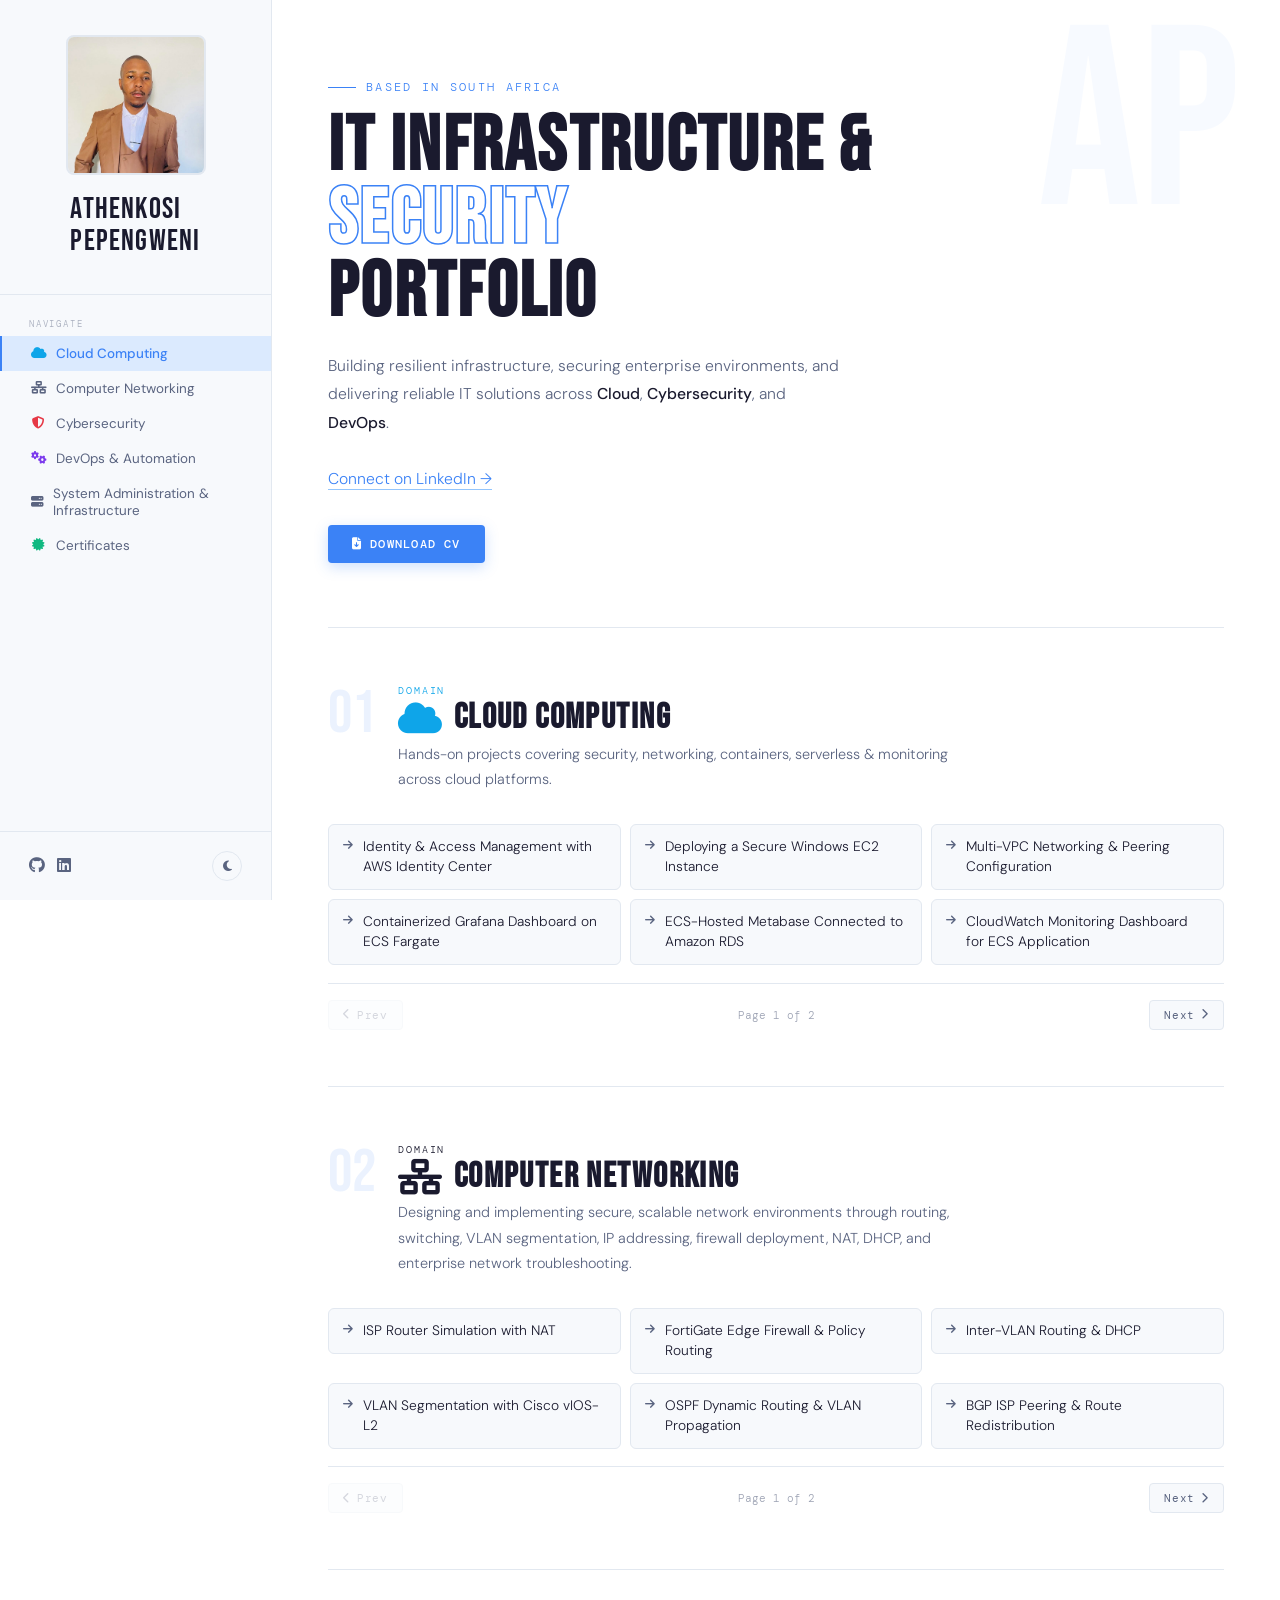
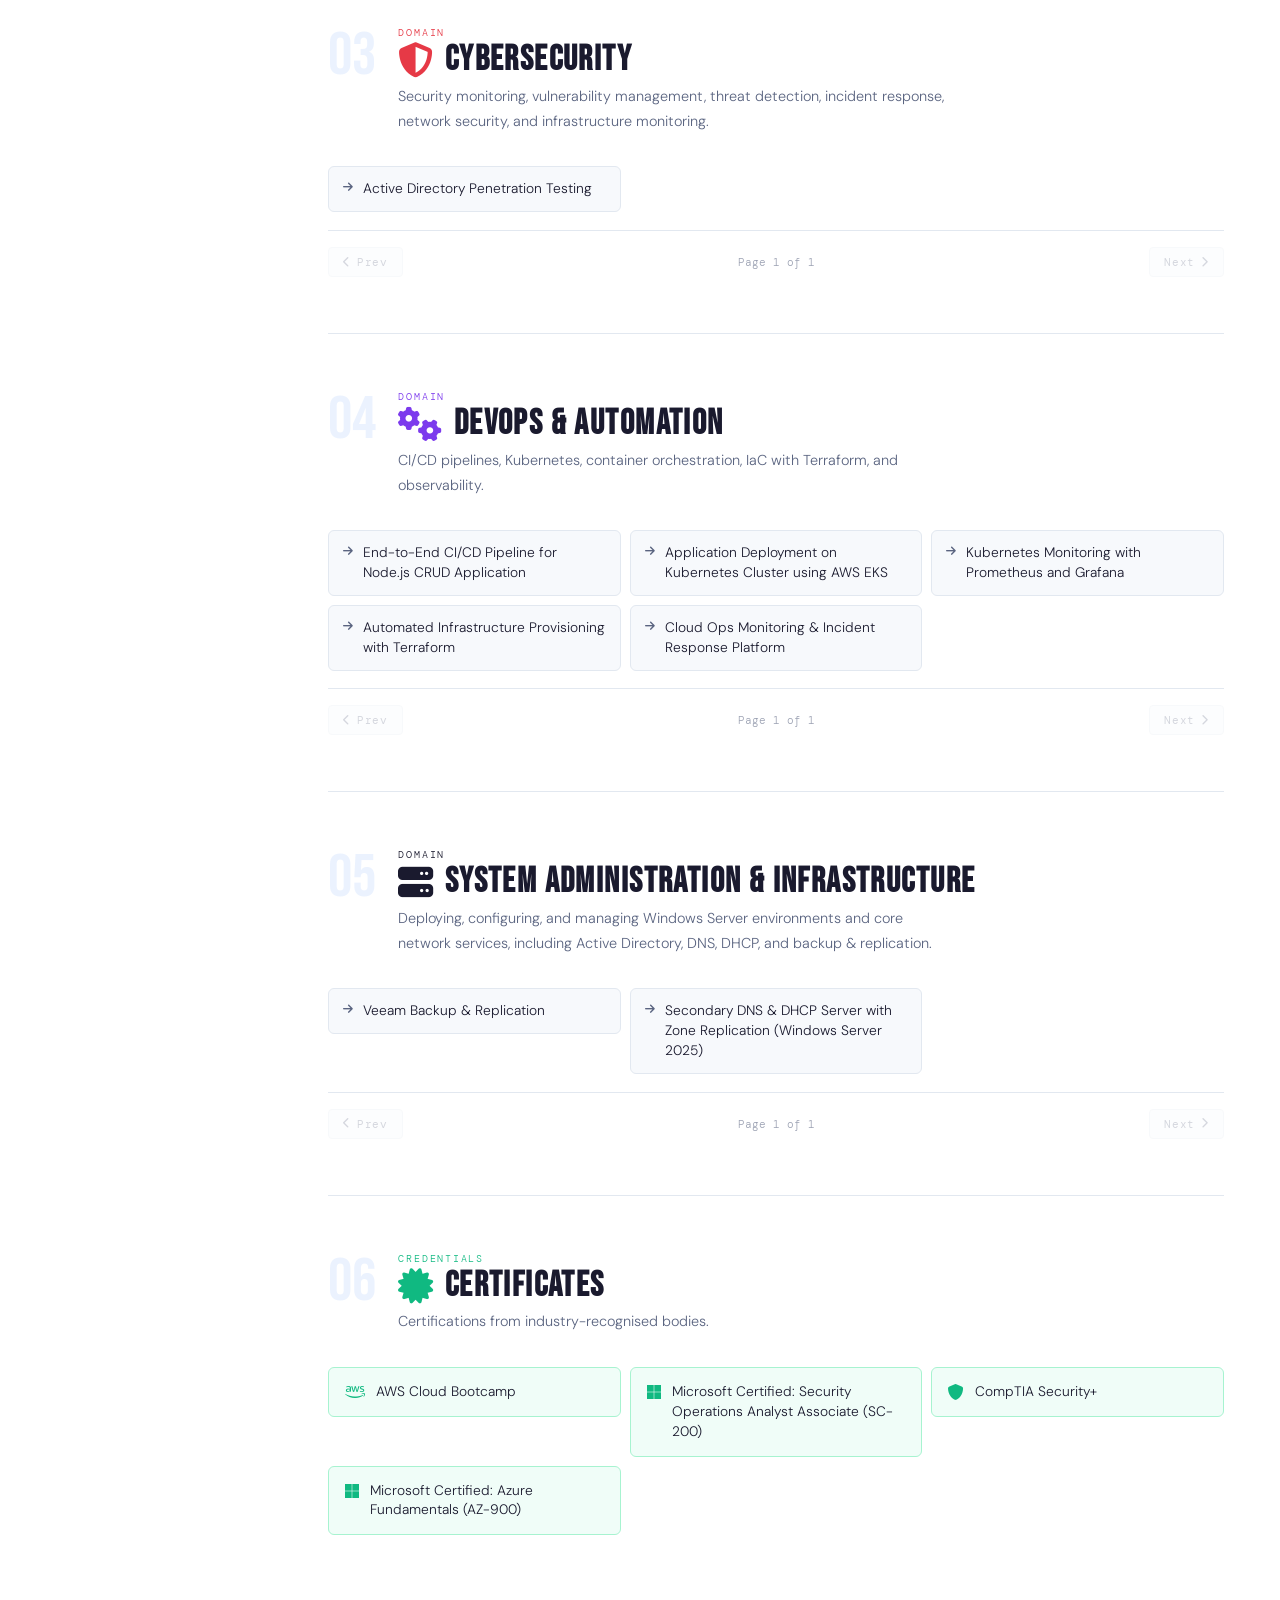
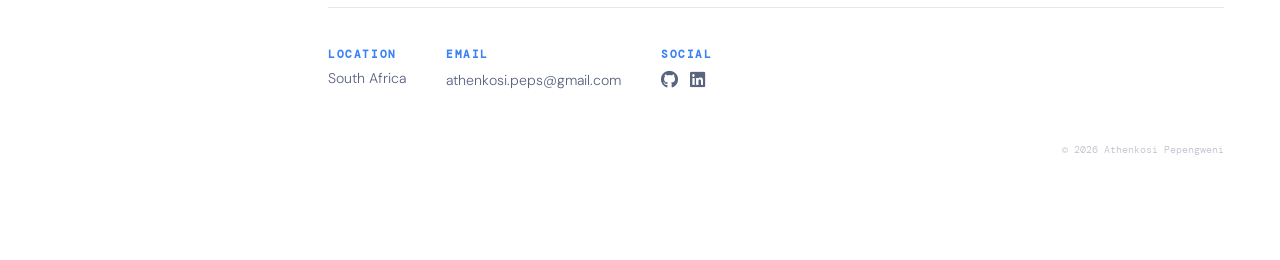
==== index.html @ 031e3a05 "Update System Administration section: DNS & DHCP project entry Co-Authored-By: Claude Opus 5.5 <nore" ====
<!DOCTYPE html>
<html lang="en">
<head>
  <meta charset="utf-8"/>
  <meta name="viewport" content="width=device-width, initial-scale=1"/>
  <title>Athenkosi Pepengweni | Portfolio</title>
  <link rel="stylesheet" href="https://cdnjs.cloudflare.com/ajax/libs/font-awesome/6.5.0/css/all.min.css"/>
  <link href="https://fonts.googleapis.com/css2?family=Bebas+Neue&family=DM+Sans:wght@300;400;500&family=DM+Mono:wght@400;500&display=swap" rel="stylesheet"/>
  <link rel="stylesheet" href="styles.css"/>
</head>
<body>

<!-- SIDEBAR -->
<aside id="sidebar">
  <div class="sb-top">
    <img src="profile.jpg" alt="Athenkosi Pepengweni" class="profile-img"/>
    <div class="sb-name">Athenkosi<br>Pepengweni</div>
  </div>

  <nav id="sidenav">
    <div class="nav-label">Navigate</div>
    <a class="nav-item active" href="#cloud"><i class="fa-solid fa-cloud ni ni-cloud"></i> Cloud Computing</a>
    <a class="nav-item" href="#networks"><i class="fa-solid fa-network-wired ni ni-networks"></i> Computer Networking</a>
    <a class="nav-item" href="#cyber"><i class="fa-solid fa-shield-halved ni ni-cyber"></i> Cybersecurity</a>
    <a class="nav-item" href="#devops"><i class="fa-solid fa-gears ni ni-devops"></i> DevOps & Automation</a>
    <a class="nav-item" href="#admin"><i class="fa-solid fa-server ni ni-admin"></i> System Administration & Infrastructure</a>
    <a class="nav-item" href="#certs"><i class="fa-solid fa-certificate ni ni-certs"></i> Certificates</a>
  </nav>

  <div class="sb-footer">
    <div class="soc-links">
      <a href="https://github.com/atteks-za" target="_blank"><i class="fa-brands fa-github"></i></a>
      <a href="https://www.linkedin.com/in/athenkosi-pepengweni-036443183/" target="_blank"><i class="fa-brands fa-linkedin"></i></a>
    </div>
    <button id="themeBtn" title="Toggle dark mode"><i class="fa-solid fa-moon"></i></button>
  </div>
</aside>

<!-- MAIN -->
<main id="main">

  <!-- HERO -->
  <section id="hero" class="fade-up">
    <div class="hero-eyebrow">Based in South Africa</div>
    <h1 class="hero-h1">IT Infrastructure &amp;<br><em>Security</em><br>Portfolio</h1>
    <p class="hero-sub">
      Building resilient infrastructure, securing enterprise environments, and delivering reliable
      IT solutions across <strong>Cloud</strong>, <strong>Cybersecurity</strong>, and <strong>DevOps</strong>.<br><br>
      <a href="https://www.linkedin.com/in/athenkosi-pepengweni-036443183" target="_blank">Connect on LinkedIn →</a>
    </p>
    <a class="cv-btn" href="https://drive.google.com/file/d/1eYBBOo0nAGaHdhUYYPxO24yvY1Xd9f4y/view?usp=sharing" target="_blank">
      <i class="fa-solid fa-file-download"></i> Download CV
    </a>
  </section>

  <!-- 01 CLOUD COMPUTING -->
  <section class="section s-cloud fade-up" id="cloud">
    <div class="section-header">
      <div class="section-num">01</div>
      <div>
        <div class="section-tag">Domain</div>
        <h2 class="section-h2"><i class="fa-solid fa-cloud"></i> Cloud Computing</h2>
        <p class="section-desc">Hands-on projects covering security, networking, containers, serverless &amp; monitoring across cloud platforms.</p>
      </div>
    </div>
    <ul class="proj-grid" id="cloud-list">
      <li><a class="proj-link" href="https://github.com/atteks-za/athenkosi-portfolio/blob/AWS-Bootcamp/Identity%20&%20Access%20Management%20with%20AWS%20Identity%20Center/readme.md" target="_blank"><i class="fa-solid fa-arrow-right arr"></i>Identity &amp; Access Management with AWS Identity Center</a></li>
      <li><a class="proj-link" href="https://github.com/atteks-za/athenkosi-portfolio/blob/AWS-Bootcamp/Deploying%20a%20Secure%20Windows%20EC2%20Instance/readme.md" target="_blank"><i class="fa-solid fa-arrow-right arr"></i>Deploying a Secure Windows EC2 Instance</a></li>
      <li><a class="proj-link" href="https://github.com/atteks-za/athenkosi-portfolio/tree/AWS-Bootcamp/Multi-VPC%20Networking%20&%20Peering%20Configuration" target="_blank"><i class="fa-solid fa-arrow-right arr"></i>Multi-VPC Networking &amp; Peering Configuration</a></li>
      <li><a class="proj-link" href="https://github.com/atteks-za/athenkosi-portfolio/blob/AWS-Bootcamp/Containerized%20Grafana%20Dashboard%20on%20ECS%20Fargate/readme.md" target="_blank"><i class="fa-solid fa-arrow-right arr"></i>Containerized Grafana Dashboard on ECS Fargate</a></li>
      <li><a class="proj-link" href="https://github.com/atteks-za/athenkosi-portfolio/blob/AWS-Bootcamp/ECS-Hosted%20Metabase%20Connected%20to%20Amazon%20RDS/readme.md" target="_blank"><i class="fa-solid fa-arrow-right arr"></i>ECS-Hosted Metabase Connected to Amazon RDS</a></li>
      <li><a class="proj-link" href="https://github.com/atteks-za/athenkosi-portfolio/blob/AWS-Bootcamp/CloudWatch%20Monitoring%20Dashboard%20for%20ECS%20Application/readme.md" target="_blank"><i class="fa-solid fa-arrow-right arr"></i>CloudWatch Monitoring Dashboard for ECS Application</a></li>
      <li><a class="proj-link" href="https://github.com/atteks-za/athenkosi-portfolio/blob/AWS-Bootcamp/Static%20Portfolio%20Website%20with%20S3%20&%20CloudFront/readme.md" target="_blank"><i class="fa-solid fa-arrow-right arr"></i>Static Portfolio Website with S3 &amp; CloudFront</a></li>
      <li><a class="proj-link" href="https://github.com/atteks-za/athenkosi-portfolio/blob/AWS-Bootcamp/Secure%20Custom%20Domain%20Hosting%20with%20Route%2053,%20CloudFront%20&%20ACM/readme.md" target="_blank"><i class="fa-solid fa-arrow-right arr"></i>Secure Custom Domain Hosting with Route 53, CloudFront &amp; ACM</a></li>
      <li><a class="proj-link" href="https://github.com/atteks-za/athenkosi-portfolio/blob/AWS-Bootcamp/Serverless%20Automation%20with%20S3%20Event%20Triggers%20&%20Lambda/readme.md" target="_blank"><i class="fa-solid fa-arrow-right arr"></i>Serverless Automation with S3 Event Triggers &amp; Lambda</a></li>
    </ul>
    <div class="pag">
      <button class="pag-btn" id="cloud-prev" onclick="pg('cloud',-1)" disabled><i class="fa-solid fa-chevron-left"></i> Prev</button>
      <span class="pag-info" id="cloud-info"></span>
      <button class="pag-btn" id="cloud-next" onclick="pg('cloud',1)">Next <i class="fa-solid fa-chevron-right"></i></button>
    </div>
  </section>

  <!-- 02 COMPUTER NETWORKING -->
  <section class="section s-networks fade-up" id="networks">
    <div class="section-header">
      <div class="section-num">02</div>
      <div>
        <div class="section-tag">Domain</div>
        <h2 class="section-h2"><i class="fa-solid fa-network-wired"></i> Computer Networking</h2>
        <p class="section-desc">
          Designing and implementing secure, scalable network environments through
          routing, switching, VLAN segmentation, IP addressing, firewall deployment,
          NAT, DHCP, and enterprise network troubleshooting.
        </p>
      </div>
    </div>
    <ul class="proj-grid" id="networks-list">
      <li><a class="proj-link" href="https://github.com/atteks-za/athenkosi-portfolio/tree/Networking/ISP%20Router%20Simulation%20with%20NAT" target="_blank"><i class="fa-solid fa-arrow-right arr"></i>ISP Router Simulation with NAT</a></li>
      <li><a class="proj-link" href="https://github.com/atteks-za/athenkosi-portfolio/tree/Networking/FortiGate%20Edge%20Firewall%20%26%20Policy%20Routing" target="_blank"><i class="fa-solid fa-arrow-right arr"></i>FortiGate Edge Firewall &amp; Policy Routing</a></li>
      <li><a class="proj-link" href="https://github.com/atteks-za/athenkosi-portfolio/tree/Networking/Inter-VLAN%20Routing%20%26%20DHCP%20(CSR-HQ-01)" target="_blank"><i class="fa-solid fa-arrow-right arr"></i>Inter-VLAN Routing &amp; DHCP </a></li>
      <li><a class="proj-link" href="https://github.com/atteks-za/athenkosi-portfolio/tree/Networking/VLAN%20Segmentation%20with%20Cisco%20vIOS-L2" target="_blank"><i class="fa-solid fa-arrow-right arr"></i>VLAN Segmentation with Cisco vIOS-L2</a></li>
      <li><a class="proj-link" href="https://github.com/atteks-za/athenkosi-portfolio/tree/Networking/OSPF%20implementation" target="_blank"><i class="fa-solid fa-arrow-right arr"></i>OSPF Dynamic Routing & VLAN Propagation</a></li>
      <li><a class="proj-link" href="https://github.com/atteks-za/athenkosi-portfolio/tree/Networking/BGP%20ISP%20Peering%20%26%20Route%20Redistribution" target="_blank"><i class="fa-solid fa-arrow-right arr"></i>BGP ISP Peering & Route Redistribution</a></li>
      <li><a class="proj-link" href="https://github.com/atteks-za/athenkosi-portfolio/tree/Networking/FortiGate%20Site-to-Site%20VPN" target="_blank"><i class="fa-solid fa-arrow-right arr"></i>FortiGate Site-to-Site VPN — HQ ↔ Branch</a></li>
      <li><a class="proj-link" href="https://github.com/atteks-za/athenkosi-portfolio/tree/Networking/Enterprise%20FortiGate%20SD-WAN%20with%20IPsec%20VPN%20Failover%20(HQ%20%E2%86%94%20Branch)" target="_blank"><i class="fa-solid fa-arrow-right arr"></i>Enterprise FortiGate SD-WAN with IPsec VPN Failover (HQ ↔ Branch)</a></li>
      <li><a class="proj-link" href="https://github.com/atteks-za/athenkosi-portfolio/tree/Networking/Multi-WAN-VLAN-Segmentation-Lab" target="_blank"><i class="fa-solid fa-arrow-right arr"></i>Ubiquiti UniFi Multi-WAN Load Balancing & VLAN Segmentation</a></li>
      
      
    </ul>
    <div class="pag">
      <button class="pag-btn" id="networks-prev" onclick="pg('networks',-1)" disabled><i class="fa-solid fa-chevron-left"></i> Prev</button>
      <span class="pag-info" id="networks-info"></span>
      <button class="pag-btn" id="networks-next" onclick="pg('networks',1)">Next <i class="fa-solid fa-chevron-right"></i></button>
    </div>
  </section>

  <!-- 03 CYBERSECURITY -->
  <section class="section s-cyber fade-up" id="cyber">
    <div class="section-header">
      <div class="section-num">03</div>
      <div>
        <div class="section-tag">Domain</div>
        <h2 class="section-h2"><i class="fa-solid fa-shield-halved"></i> Cybersecurity</h2>
        <p class="section-desc">Security monitoring, vulnerability management, threat detection, incident response, network security, and infrastructure monitoring.</p>
      </div>
    </div>
    <ul class="proj-grid" id="cyber-list">
      <li><a class="proj-link" href="https://github.com/atteks-za/athenkosi-portfolio/blob/Cybersecurity/Active%20Directory%20Penetration%20Testing/TCMREADME%20(1).md"><i class="fa-solid fa-arrow-right arr"></i>Active Directory Penetration Testing</a></li>
      
    </ul>
    <div class="pag">
      <button class="pag-btn" id="cyber-prev" onclick="pg('cyber',-1)" disabled><i class="fa-solid fa-chevron-left"></i> Prev</button>
      <span class="pag-info" id="cyber-info"></span>
      <button class="pag-btn" id="cyber-next" onclick="pg('cyber',1)">Next <i class="fa-solid fa-chevron-right"></i></button>
    </div>
  </section>

  <!-- 04 DEVOPS & AUTOMATION -->
  <section class="section s-devops fade-up" id="devops">
    <div class="section-header">
      <div class="section-num">04</div>
      <div>
        <div class="section-tag">Domain</div>
        <h2 class="section-h2"><i class="fa-solid fa-gears"></i> DevOps &amp; Automation</h2>
        <p class="section-desc">CI/CD pipelines, Kubernetes, container orchestration, IaC with Terraform, and observability.</p>
      </div>
    </div>
    <ul class="proj-grid" id="devops-list">
      <li><a class="proj-link" href="https://github.com/atteks-za/athenkosi-portfolio/tree/DevOps/End-to-End%20CI/CD%20Pipeline%20for%20Node.js%20CRUD%20Application" target="_blank"><i class="fa-solid fa-arrow-right arr"></i>End-to-End CI/CD Pipeline for Node.js CRUD Application</a></li>
      <li><a class="proj-link" href="https://github.com/atteks-za/athenkosi-portfolio/tree/DevOps/Application%20Deployment%20on%20Kubernetes%20Cluster%20using%20AWS%20EKS" target="_blank"><i class="fa-solid fa-arrow-right arr"></i>Application Deployment on Kubernetes Cluster using AWS EKS</a></li>
      <li><a class="proj-link" href="https://github.com/atteks-za/athenkosi-portfolio/tree/DevOps/Kubernetes%20Monitoring%20with%20Prometheus%20and%20Grafana" target="_blank"><i class="fa-solid fa-arrow-right arr"></i>Kubernetes Monitoring with Prometheus and Grafana</a></li>
      <li><a class="proj-link" href="https://github.com/atteks-za/athenkosi-portfolio/tree/DevOps/Automated%20Infrastructure%20Provisioning%20with%20Terraform" target="_blank"><i class="fa-solid fa-arrow-right arr"></i>Automated Infrastructure Provisioning with Terraform</a></li>
       <li><a class="proj-link" href="https://github.com/atteks-za/athenkosi-portfolio/tree/DevOps/mini-msp-center" target="_blank"><i class="fa-solid fa-arrow-right arr"></i>Cloud Ops Monitoring & Incident Response Platform</a></li>
  
    </ul>
    <div class="pag">
      <button class="pag-btn" id="devops-prev" onclick="pg('devops',-1)" disabled><i class="fa-solid fa-chevron-left"></i> Prev</button>
      <span class="pag-info" id="devops-info"></span>
      <button class="pag-btn" id="devops-next" onclick="pg('devops',1)" disabled>Next <i class="fa-solid fa-chevron-right"></i></button>
    </div>
  </section>

  <!-- 05 SYSTEM ADMINISTRATION & INFRASTRUCTURE -->
  <section class="section s-admin fade-up" id="admin">
    <div class="section-header">
      <div class="section-num">05</div>
      <div>
        <div class="section-tag">Domain</div>
        <h2 class="section-h2"><i class="fa-solid fa-server"></i> System Administration &amp; Infrastructure</h2>
        <p class="section-desc">Deploying, configuring, and managing Windows Server environments and core network services, including Active Directory, DNS, DHCP, and backup &amp; replication.</p>
      </div>
    </div>
    <ul class="proj-grid" id="admin-list">
      <li><a class="proj-link" href="https://github.com/atteks-za/athenkosi-portfolio/tree/System-Administration-Infrastructure/Veeam%20Backup%20%26%20Replication" target="_blank"><i class="fa-solid fa-arrow-right arr"></i>Veeam Backup &amp; Replication</a></li>
      <li><a class="proj-link" href="https://github.com/atteks-za/athenkosi-portfolio/tree/System-Administration-Infrastructure/Secondary%20DNS%20%26%20DHCP%20Server" target="_blank"><i class="fa-solid fa-arrow-right arr"></i>Secondary DNS &amp; DHCP Server with Zone Replication (Windows Server 2025)</a></li>
    </ul>
    <div class="pag">
      <button class="pag-btn" id="admin-prev" onclick="pg('admin',-1)" disabled><i class="fa-solid fa-chevron-left"></i> Prev</button>
      <span class="pag-info" id="admin-info"></span>
      <button class="pag-btn" id="admin-next" onclick="pg('admin',1)">Next <i class="fa-solid fa-chevron-right"></i></button>
    </div>
  </section>

  <!-- 06 CERTIFICATES -->
  <section class="section s-certs fade-up" id="certs">
    <div class="section-header">
      <div class="section-num">06</div>
      <div>
        <div class="section-tag">Credentials</div>
        <h2 class="section-h2"><i class="fa-solid fa-certificate"></i> Certificates</h2>
        <p class="section-desc">Certifications from industry-recognised bodies.</p>
      </div>
    </div>
    <ul class="cert-grid">
      <li><a class="cert-link" href="https://learn.cloudsecnetwork.com/cert/view/CSN-V4YBAICX" target="_blank"><i class="fa-brands fa-aws"></i>AWS Cloud Bootcamp</a></li>
      <li><a class="cert-link" href="https://learn.microsoft.com/api/credentials/share/en-us/PepengweniAthenkosi-6414/C62CA2E24568FA61?sharingId=B604582EF6741134" target="_blank"><i class="fa-brands fa-microsoft"></i>Microsoft Certified: Security Operations Analyst Associate (SC-200)</a></li>
      <li><a class="cert-link" href="https://www.credly.com/badges/6c3c45fa-1cdb-44a6-82ad-0595b4769c87/linked_in_profile" target="_blank"><i class="fa-solid fa-shield"></i>CompTIA Security+</a></li>
      <li><a class="cert-link" href="https://www.credly.com/badges/cbdffdff-107f-45bf-9859-950bfe8cfa06/linked_in_profile" target="_blank"><i class="fa-brands fa-microsoft"></i>Microsoft Certified: Azure Fundamentals (AZ-900)</a></li>
    </ul>
  </section>

  <!-- FOOTER -->
  <footer>
    <div><h3>Location</h3><p>South Africa</p></div>
    <div><h3>Email</h3><a href="mailto:athenkosi.peps@gmail.com">athenkosi.peps@gmail.com</a></div>
    <div>
      <h3>Social</h3>
      <div class="foot-soc">
        <a href="https://github.com/atteks-za/athenkosi-portfolio/tree/main" target="_blank"><i class="fa-brands fa-github"></i></a>
        <a href="https://www.linkedin.com/in/athenkosi-pepengweni-036443183/" target="_blank"><i class="fa-brands fa-linkedin"></i></a>
      </div>
    </div>
    <div class="copyright">&copy; <span id="yr"></span> Athenkosi Pepengweni</div>
  </footer>

</main>

<script src="script.js"></script>
</body>
</html>
---- styles.css ----
*, *::before, *::after { box-sizing: border-box; margin: 0; padding: 0; }

:root {
  --bg:       #ffffff;
  --bg2:      #f7f9fc;
  --bg3:      #eef2f7;
  --text:     #1a1a2e;
  --muted:    #5a6480;
  --border:   #e2e8f0;
  --blue:     #3b82f6;
  --blue-lt:  #dbeafe;
  --blue-md:  #93c5fd;
  --teal:     #0ea5e9;
  --red:      #e63946;
  --amber:    #f59e0b;
  --violet:   #7c3aed;
  --green:    #10b981;
  --sb:       272px;
}

html { scroll-behavior: smooth; }
body {
  background: var(--bg);
  color: var(--text);
  font-family: 'DM Sans', sans-serif;
  font-weight: 300;
  min-height: 100vh;
  overflow-x: hidden;
}

/* ── SIDEBAR ── */
#sidebar {
  position: fixed; top: 0; left: 0; bottom: 0;
  width: var(--sb);
  background: var(--bg2);
  border-right: 1px solid var(--border);
  display: flex; flex-direction: column;
  z-index: 50;
}

.sb-top {
  padding: 2.2rem 1.8rem 1.8rem;
  border-bottom: 1px solid var(--border);
  display: flex;
  flex-direction: column;
  align-items: center;
  gap: 1.2rem;
}
.profile-img {
  width: 140px;
  height: 140px;
  border-radius: 8px;
  object-fit: cover;
  border: 2px solid var(--border);
}
.logo-mark {
  font-family: 'DM Mono', monospace;
  font-size: 0.7rem; letter-spacing: 0.22em;
  text-transform: uppercase; color: var(--blue);
  margin-bottom: 1.5rem;
  display: flex; align-items: center; gap: 8px;
}
.logo-dot { width: 7px; height: 7px; background: var(--blue); border-radius: 50%; display: inline-block; }

.sb-name {
  font-family: 'Bebas Neue', sans-serif;
  font-size: 1.9rem; line-height: 1.05;
  letter-spacing: 0.04em; color: var(--text);
  margin-bottom: 0.45rem;
}
.sb-role {
  font-family: 'DM Mono', monospace;
  font-size: 0.68rem; letter-spacing: 0.1em;
  text-transform: uppercase; color: var(--muted);
  line-height: 1.7;
}

.sb-domains {
  padding: 1.2rem 1.8rem;
  border-bottom: 1px solid var(--border);
  display: flex; flex-direction: column; gap: 5px;
}
.dpill {
  font-family: 'DM Mono', monospace;
  font-size: 0.62rem; letter-spacing: 0.1em;
  text-transform: uppercase; padding: 4px 9px;
  border-radius: 3px; border-left: 2px solid;
  display: inline-flex; align-items: center; gap: 6px;
  width: fit-content;
}
.dp-cloud  { border-color: var(--teal);   color: var(--teal);   background: #e0f7fa; }
.dp-cyber  { border-color: var(--red);    color: var(--red);    background: #fff0f0; }
.dp-seeng  { border-color: var(--amber);  color: var(--amber);  background: #fffbeb; }
.dp-devops { border-color: var(--violet); color: var(--violet); background: #f3f0ff; }

/* sidenav */
#sidenav { flex: 1; overflow-y: auto; padding: 1.4rem 0; }
.nav-label {
  font-family: 'DM Mono', monospace;
  font-size: 0.58rem; letter-spacing: 0.2em;
  text-transform: uppercase; color: var(--muted);
  opacity: 0.5; padding: 0 1.8rem; margin-bottom: 0.4rem;
}
.nav-item {
  display: flex; align-items: center; gap: 10px;
  padding: 9px 1.8rem;
  font-size: 0.84rem; font-weight: 400;
  color: var(--muted); text-decoration: none;
  border-left: 2px solid transparent;
  transition: all 0.18s;
}
.nav-item:hover {
  color: var(--blue);
  background: var(--blue-lt);
  border-left-color: var(--blue-md);
}
.nav-item.active {
  color: var(--blue);
  background: var(--blue-lt);
  border-left-color: var(--blue);
  font-weight: 500;
}
.nav-item .ni { width: 15px; text-align: center; font-size: 0.78rem; }
.ni-cloud  { color: var(--teal); }
.ni-cyber  { color: var(--red); }
.ni-seeng  { color: var(--amber); }
.ni-devops { color: var(--violet); }
.ni-certs  { color: var(--green); }

.sb-footer {
  padding: 1.2rem 1.8rem;
  border-top: 1px solid var(--border);
  display: flex; align-items: center; justify-content: space-between;
}
.soc-links { display: flex; gap: 12px; }
.soc-links a { color: var(--muted); font-size: 1rem; transition: color 0.18s; }
.soc-links a:hover { color: var(--blue); }
#themeBtn {
  background: none; border: 1px solid var(--border);
  border-radius: 50%; width: 30px; height: 30px;
  color: var(--muted); font-size: 12px; cursor: pointer;
  display: flex; align-items: center; justify-content: center;
  transition: all 0.18s;
}
#themeBtn:hover { border-color: var(--blue); color: var(--blue); }

/* ── MAIN ── */
#main {
  margin-left: var(--sb);
  min-height: 100vh;
  padding: 0 3.5rem 5rem;
  max-width: calc(var(--sb) + 860px);
}

/* ── HERO ── */
#hero {
  padding: 5rem 0 4rem;
  border-bottom: 1px solid var(--border);
  position: relative;
}
#hero::before {
  content: 'AP';
  font-family: 'Bebas Neue', sans-serif;
  font-size: 20vw; line-height: 1;
  color: rgba(59,130,246,0.04);
  position: absolute; right: -1rem; top: 0;
  pointer-events: none; user-select: none;
}

.hero-eyebrow {
  font-family: 'DM Mono', monospace;
  font-size: 0.72rem; letter-spacing: 0.2em;
  text-transform: uppercase; color: var(--blue);
  margin-bottom: 1rem;
  display: flex; align-items: center; gap: 10px;
}
.hero-eyebrow::before { content:''; display:block; width:28px; height:1px; background:var(--blue); }

.hero-h1 {
  font-family: 'Bebas Neue', sans-serif;
  font-size: clamp(3.2rem, 6vw, 5.5rem);
  line-height: 0.95; letter-spacing: 0.03em;
  color: var(--text); margin-bottom: 1.4rem;
}
.hero-h1 em {
  font-style: normal;
  -webkit-text-stroke: 1.5px var(--blue);
  color: transparent;
}

.hero-sub {
  max-width: 520px;
  font-size: 0.98rem; line-height: 1.8;
  color: var(--muted); margin-bottom: 2rem;
}
.hero-sub a { color: var(--blue); text-decoration: none; border-bottom: 1px solid var(--blue-md); }
.hero-sub a:hover { color: var(--teal); }
.hero-sub strong { color: var(--text); font-weight: 500; }

.cv-btn {
  display: inline-flex; align-items: center; gap: 8px;
  background: var(--blue); color: #fff;
  font-family: 'DM Mono', monospace;
  font-size: 0.76rem; letter-spacing: 0.1em;
  text-transform: uppercase; padding: 11px 24px;
  border-radius: 4px; text-decoration: none;
  font-weight: 500; transition: all 0.2s;
  box-shadow: 0 4px 14px rgba(59,130,246,0.25);
}
.cv-btn:hover { background: var(--teal); box-shadow: 0 4px 18px rgba(14,165,233,0.3); }

/* ── SECTIONS ── */
.section { padding: 3.5rem 0; border-bottom: 1px solid var(--border); }
.section:last-of-type { border-bottom: none; }

.section-header {
  display: flex; align-items: flex-start; gap: 1.4rem;
  margin-bottom: 2rem;
}
.section-num {
  font-family: 'Bebas Neue', sans-serif;
  font-size: 3.8rem; line-height: 1;
  color: rgba(59,130,246,0.1);
  flex-shrink: 0; user-select: none;
}
.section-h2 {
  font-family: 'Bebas Neue', sans-serif;
  font-size: 2.2rem; letter-spacing: 0.04em;
  line-height: 1; color: var(--text);
  display: flex; align-items: center; gap: 10px;
  margin-bottom: 0.3rem;
}
.section-tag {
  font-family: 'DM Mono', monospace;
  font-size: 0.62rem; letter-spacing: 0.18em;
  text-transform: uppercase; margin-bottom: 3px;
}
.section-desc {
  font-size: 0.9rem; line-height: 1.75;
  color: var(--muted); max-width: 560px;
  margin-top: 0.4rem;
}

/* domain accent colours */
.s-cloud  .section-tag { color: var(--teal); }
.s-cloud  .section-h2 i { color: var(--teal); }
.s-cyber  .section-tag { color: var(--red); }
.s-cyber  .section-h2 i { color: var(--red); }
.s-seeng  .section-tag { color: var(--amber); }
.s-seeng  .section-h2 i { color: var(--amber); }
.s-devops .section-tag { color: var(--violet); }
.s-devops .section-h2 i { color: var(--violet); }
.s-certs  .section-tag { color: var(--green); }
.s-certs  .section-h2 i { color: var(--green); }

/* ── PROJECT GRID ── */
.sublabel {
  font-family: 'DM Mono', monospace;
  font-size: 0.65rem; letter-spacing: 0.14em;
  text-transform: uppercase; color: var(--muted);
  opacity: 0.55; margin-bottom: 0.9rem;
}
.proj-grid { display: grid; grid-template-columns: repeat(auto-fill,minmax(280px,1fr)); gap: 9px; list-style: none; }
.proj-grid li { display: none; }
.proj-grid li.show { display: block; }

.proj-link {
  display: flex; align-items: flex-start; gap: 10px;
  background: var(--bg2);
  border: 1px solid var(--border);
  border-radius: 6px; padding: 12px 14px;
  color: var(--text); text-decoration: none;
  font-size: 0.86rem; line-height: 1.45;
  transition: all 0.18s;
}
.proj-link .arr { font-size: 0.7rem; color: var(--muted); flex-shrink: 0; margin-top: 3px; transition: color 0.18s; }
.proj-link:hover {
  background: var(--blue-lt);
  border-color: var(--blue-md);
  color: var(--blue);
}
.proj-link:hover .arr { color: var(--blue); }

/* ── PAGINATION ── */
.pag {
  display: flex; align-items: center; justify-content: space-between;
  margin-top: 1.1rem; padding-top: 1rem;
  border-top: 1px solid var(--border);
}
.pag-btn {
  display: inline-flex; align-items: center; gap: 6px;
  background: var(--bg2); border: 1px solid var(--border);
  border-radius: 4px; color: var(--muted);
  font-family: 'DM Mono', monospace; font-size: 0.68rem;
  letter-spacing: 0.07em; padding: 7px 14px;
  cursor: pointer; transition: all 0.18s;
}
.pag-btn:hover:not(:disabled) {
  background: var(--blue-lt);
  border-color: var(--blue-md);
  color: var(--blue);
}
.pag-btn:disabled { opacity: 0.25; cursor: default; }
.pag-info { font-family: 'DM Mono', monospace; font-size: 0.68rem; color: var(--muted); opacity: 0.6; }

/* ── COMING SOON ── */
.coming {
  display: flex; align-items: center; gap: 11px;
  border: 1px dashed var(--border);
  border-radius: 6px; padding: 18px 20px;
  color: var(--muted); opacity: 0.6;
  font-family: 'DM Mono', monospace; font-size: 0.76rem;
  letter-spacing: 0.07em; background: var(--bg2);
}

/* ── CERT GRID ── */
.cert-grid { display: grid; grid-template-columns: repeat(auto-fill,minmax(240px,1fr)); gap: 9px; list-style: none; }
.cert-link {
  display: flex; align-items: flex-start; gap: 11px;
  background: #f0fdf8; border: 1px solid #a7f3d0;
  border-radius: 6px; padding: 14px 16px;
  color: var(--text); text-decoration: none;
  font-size: 0.86rem; line-height: 1.45;
  transition: all 0.18s;
}
.cert-link i { color: var(--green); font-size: 1rem; flex-shrink: 0; margin-top: 2px; }
.cert-link:hover { background: #d1fae5; border-color: var(--green); color: #065f46; }

/* ── FOOTER ── */
footer {
  display: flex; flex-wrap: wrap; gap: 2.5rem;
  padding: 2.5rem 0 1.5rem;
  margin-top: 1rem;
  border-top: 1px solid var(--border);
}
footer h3 {
  font-family: 'DM Mono', monospace; font-size: 0.66rem;
  letter-spacing: 0.15em; text-transform: uppercase;
  color: var(--blue); margin-bottom: 0.45rem;
}
footer p, footer a { font-size: 0.88rem; color: var(--muted); text-decoration: none; }
footer a:hover { color: var(--blue); }
.foot-soc { display: flex; gap: 12px; }
.foot-soc a { font-size: 1.1rem; color: var(--muted); transition: color 0.18s; }
.foot-soc a:hover { color: var(--blue); }
.copyright {
  width: 100%; text-align: right;
  font-family: 'DM Mono', monospace; font-size: 0.62rem;
  color: var(--muted); opacity: 0.4; padding-top: 0.8rem;
}

/* ── DARK MODE ── */
body.dark {
  --bg: #060d1f; --bg2: #0b1630; --bg3: #111f40;
  --text: #dce8f5; --muted: #7a8fab;
  --border: rgba(255,255,255,0.08);
  --blue-lt: rgba(59,130,246,0.1);
  --blue-md: rgba(59,130,246,0.35);
}
body.dark .dp-cloud  { background: rgba(14,165,233,0.1); }
body.dark .dp-cyber  { background: rgba(230,57,70,0.1); }
body.dark .dp-seeng  { background: rgba(245,158,11,0.1); }
body.dark .dp-devops { background: rgba(124,58,237,0.1); }
body.dark .proj-link { background: var(--bg2); }
body.dark .proj-link:hover { background: rgba(59,130,246,0.1); border-color: rgba(59,130,246,0.4); }
body.dark .cert-link { background: rgba(16,185,129,0.07); border-color: rgba(16,185,129,0.25); }
body.dark .cert-link:hover { background: rgba(16,185,129,0.14); border-color: var(--green); color: #a7f3d0; }
body.dark .pag-btn { background: var(--bg2); }
body.dark .coming { background: var(--bg2); }
body.dark #sidebar { background: var(--bg2); }

/* ── ANIMATIONS ── */
.fade-up { opacity: 0; transform: translateY(18px); transition: opacity 0.5s ease, transform 0.5s ease; }
.fade-up.vis { opacity: 1; transform: translateY(0); }

/* ── MOBILE ── */
@media(max-width:768px){
  :root{--sb:0px}
  #sidebar{position:fixed;bottom:0;top:auto;left:0;right:0;width:100%;height:56px;flex-direction:row;border-right:none;border-top:1px solid var(--border)}
  .sb-top,.sb-domains,.nav-label,.sb-footer{display:none}
  #sidenav{display:flex;overflow-x:auto;padding:0;flex:1;align-items:center}
  .nav-item{padding:0 12px;flex-direction:column;gap:2px;font-size:0.58rem;height:56px;justify-content:center;border-left:none;border-bottom:2px solid transparent;white-space:nowrap}
  .nav-item:hover,.nav-item.active{border-bottom-color:var(--blue);border-left-color:transparent}
  #main{margin-left:0;padding:0 1.2rem 5rem}
  #hero{padding:2.5rem 0 2.5rem}
  .section-num{display:none}
}
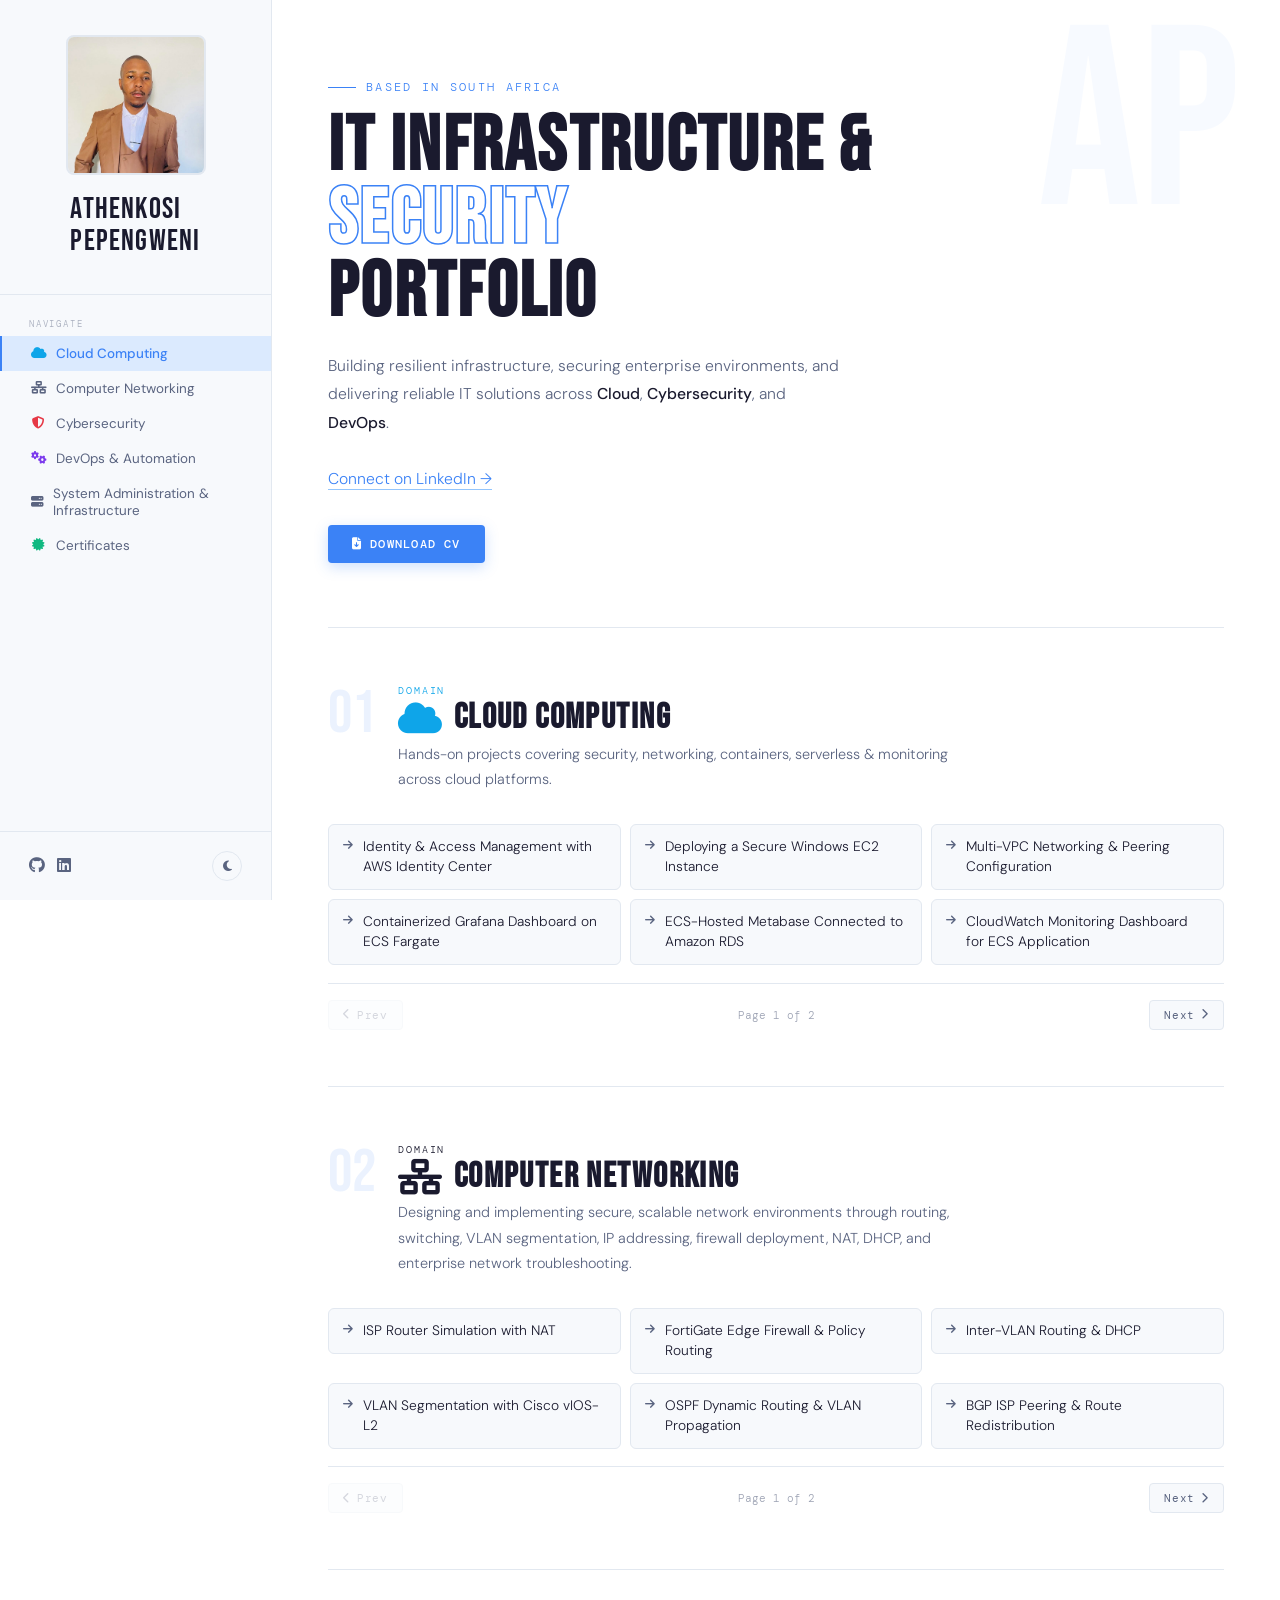
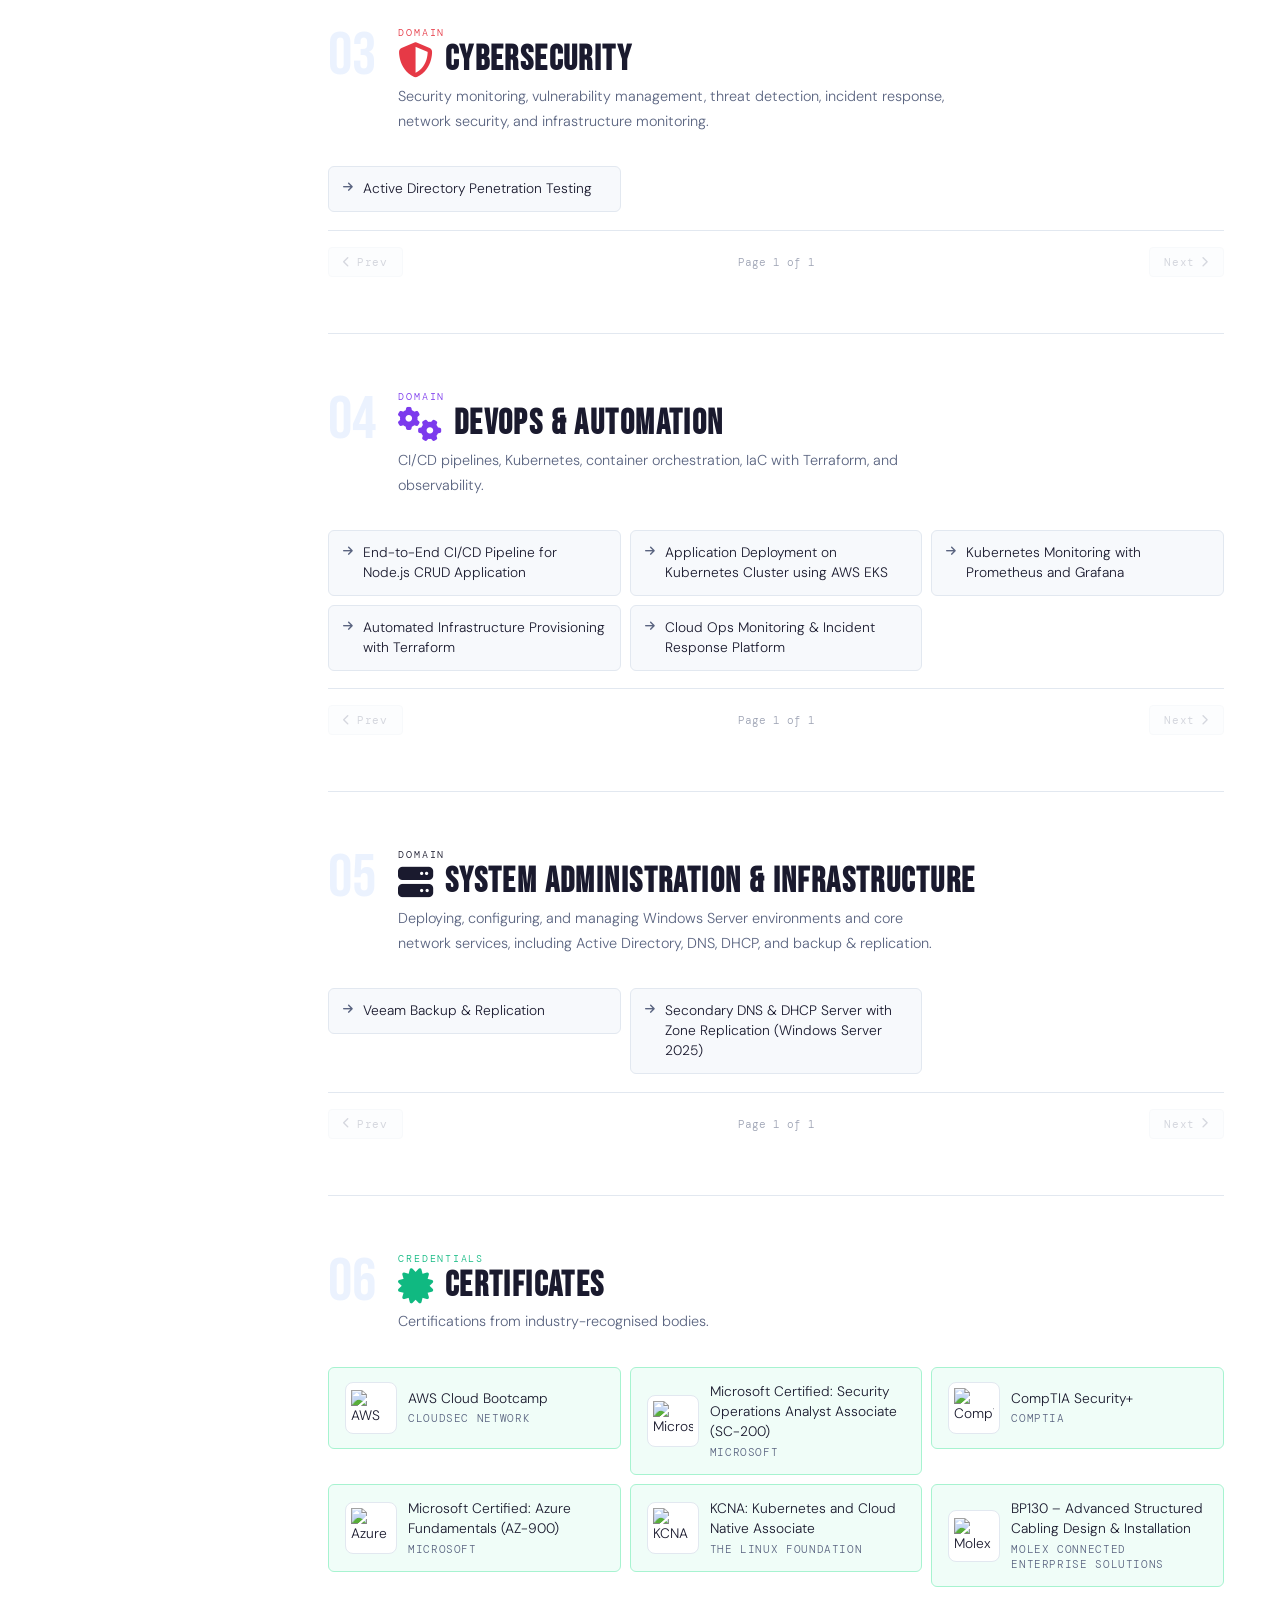
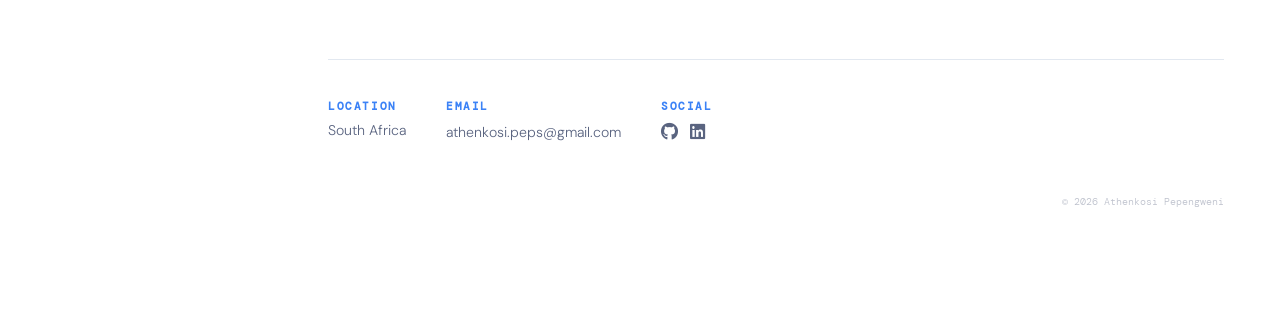
==== commit 7c2c432c: "Certificates: use real issuer badges/logos, add KCNA and Molex BP130 Co-Authored-By: Claude Opus 5.5" ====
--- a/index.html
+++ b/index.html
@@ -193,10 +193,12 @@
       </div>
     </div>
     <ul class="cert-grid">
-      <li><a class="cert-link" href="https://learn.cloudsecnetwork.com/cert/view/CSN-V4YBAICX" target="_blank"><i class="fa-brands fa-aws"></i>AWS Cloud Bootcamp</a></li>
-      <li><a class="cert-link" href="https://learn.microsoft.com/api/credentials/share/en-us/PepengweniAthenkosi-6414/C62CA2E24568FA61?sharingId=B604582EF6741134" target="_blank"><i class="fa-brands fa-microsoft"></i>Microsoft Certified: Security Operations Analyst Associate (SC-200)</a></li>
-      <li><a class="cert-link" href="https://www.credly.com/badges/6c3c45fa-1cdb-44a6-82ad-0595b4769c87/linked_in_profile" target="_blank"><i class="fa-solid fa-shield"></i>CompTIA Security+</a></li>
-      <li><a class="cert-link" href="https://www.credly.com/badges/cbdffdff-107f-45bf-9859-950bfe8cfa06/linked_in_profile" target="_blank"><i class="fa-brands fa-microsoft"></i>Microsoft Certified: Azure Fundamentals (AZ-900)</a></li>
+      <li><a class="cert-link" href="https://learn.cloudsecnetwork.com/cert/view/CSN-V4YBAICX" target="_blank"><span class="cert-logo"><img src="https://upload.wikimedia.org/wikipedia/commons/9/93/Amazon_Web_Services_Logo.svg" alt="AWS" loading="lazy"/></span><span class="cert-text"><span class="cert-name">AWS Cloud Bootcamp</span><span class="cert-issuer">CloudSec Network</span></span></a></li>
+      <li><a class="cert-link" href="https://learn.microsoft.com/api/credentials/share/en-us/PepengweniAthenkosi-6414/C62CA2E24568FA61?sharingId=B604582EF6741134" target="_blank"><span class="cert-logo"><img src="https://learn.microsoft.com/en-us/media/learn/certification/badges/microsoft-certified-associate-badge.svg" alt="Microsoft Certified Associate badge" loading="lazy"/></span><span class="cert-text"><span class="cert-name">Microsoft Certified: Security Operations Analyst Associate (SC-200)</span><span class="cert-issuer">Microsoft</span></span></a></li>
+      <li><a class="cert-link" href="https://www.credly.com/badges/6c3c45fa-1cdb-44a6-82ad-0595b4769c87/linked_in_profile" target="_blank"><span class="cert-logo"><img src="https://images.credly.com/images/80d8a06a-c384-42bf-ad36-db81bce5adce/blob" alt="CompTIA Security+ badge" loading="lazy"/></span><span class="cert-text"><span class="cert-name">CompTIA Security+</span><span class="cert-issuer">CompTIA</span></span></a></li>
+      <li><a class="cert-link" href="https://www.credly.com/badges/cbdffdff-107f-45bf-9859-950bfe8cfa06/linked_in_profile" target="_blank"><span class="cert-logo"><img src="https://images.credly.com/images/be8fcaeb-c769-4858-b567-ffaaa73ce8cf/image.png" alt="Azure Fundamentals badge" loading="lazy"/></span><span class="cert-text"><span class="cert-name">Microsoft Certified: Azure Fundamentals (AZ-900)</span><span class="cert-issuer">Microsoft</span></span></a></li>
+      <li><a class="cert-link" href="https://www.credly.com/badges/aa7a5c46-5703-464d-a64d-99fa5a4a5a97/public_url" target="_blank"><span class="cert-logo"><img src="https://images.credly.com/size/340x340/images/f28f1d88-428a-47f6-95b5-7da1dd6c1000/KCNA_badge.png" alt="KCNA badge" loading="lazy"/></span><span class="cert-text"><span class="cert-name">KCNA: Kubernetes and Cloud Native Associate</span><span class="cert-issuer">The Linux Foundation</span></span></a></li>
+      <li><a class="cert-link" href="https://drive.google.com/file/d/1jHgLu5hsMho_mLk92U0M7uyNKNEj9SWI/view?usp=sharing" target="_blank"><span class="cert-logo"><img src="https://upload.wikimedia.org/wikipedia/commons/6/61/Molex_Logo_Updated.svg" alt="Molex" loading="lazy"/></span><span class="cert-text"><span class="cert-name">BP130 &ndash; Advanced Structured Cabling Design &amp; Installation</span><span class="cert-issuer">Molex Connected Enterprise Solutions</span></span></a></li>
     </ul>
   </section>
 
--- a/styles.css
+++ b/styles.css
@@ -323,7 +323,18 @@
   font-size: 0.86rem; line-height: 1.45;
   transition: all 0.18s;
 }
-.cert-link i { color: var(--green); font-size: 1rem; flex-shrink: 0; margin-top: 2px; }
+.cert-link { align-items: center; }
+.cert-logo {
+  flex-shrink: 0; width: 52px; height: 52px;
+  display: flex; align-items: center; justify-content: center;
+  background: #fff; border: 1px solid var(--border); border-radius: 8px; padding: 5px;
+}
+.cert-logo img { max-width: 100%; max-height: 100%; object-fit: contain; display: block; }
+.cert-text { display: flex; flex-direction: column; gap: 3px; min-width: 0; }
+.cert-issuer {
+  font-family: 'DM Mono', monospace; font-size: 0.66rem;
+  letter-spacing: 0.06em; text-transform: uppercase; color: var(--muted);
+}
 .cert-link:hover { background: #d1fae5; border-color: var(--green); color: #065f46; }
 
 /* ── FOOTER ── */
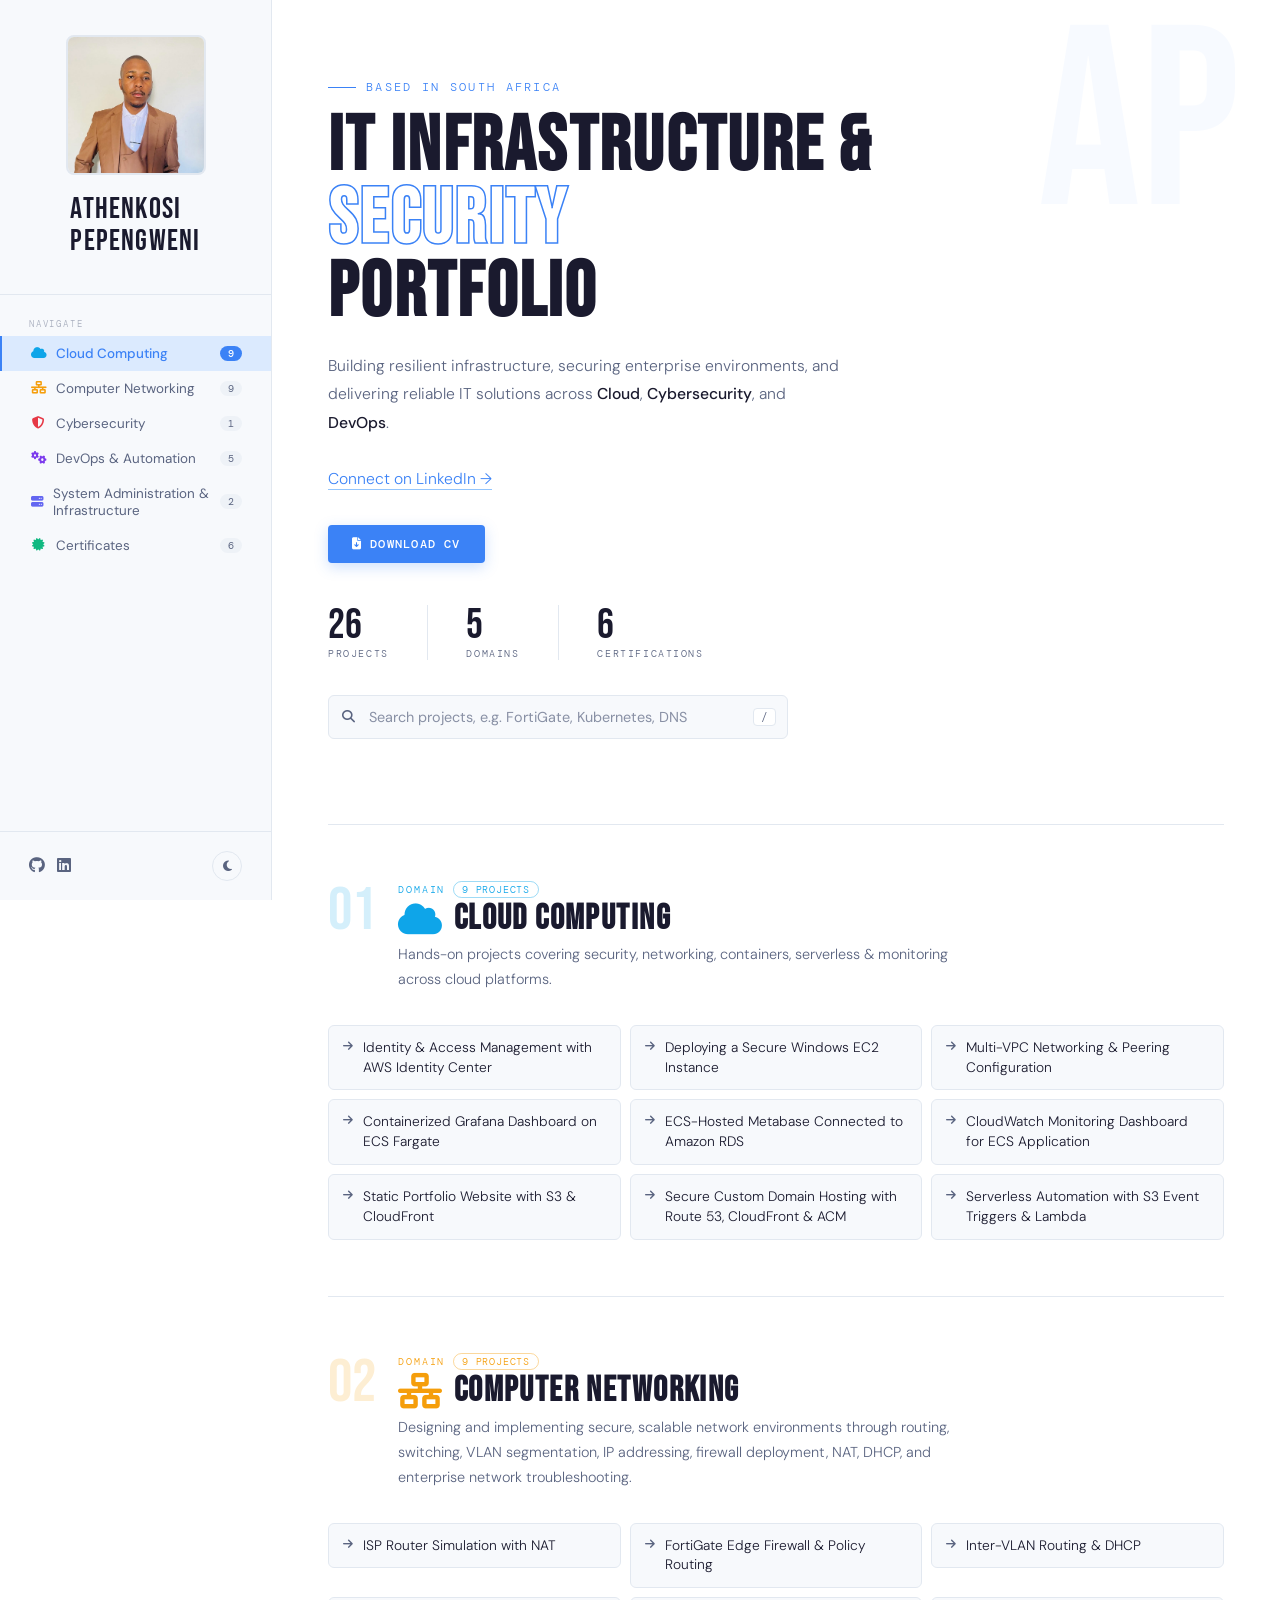
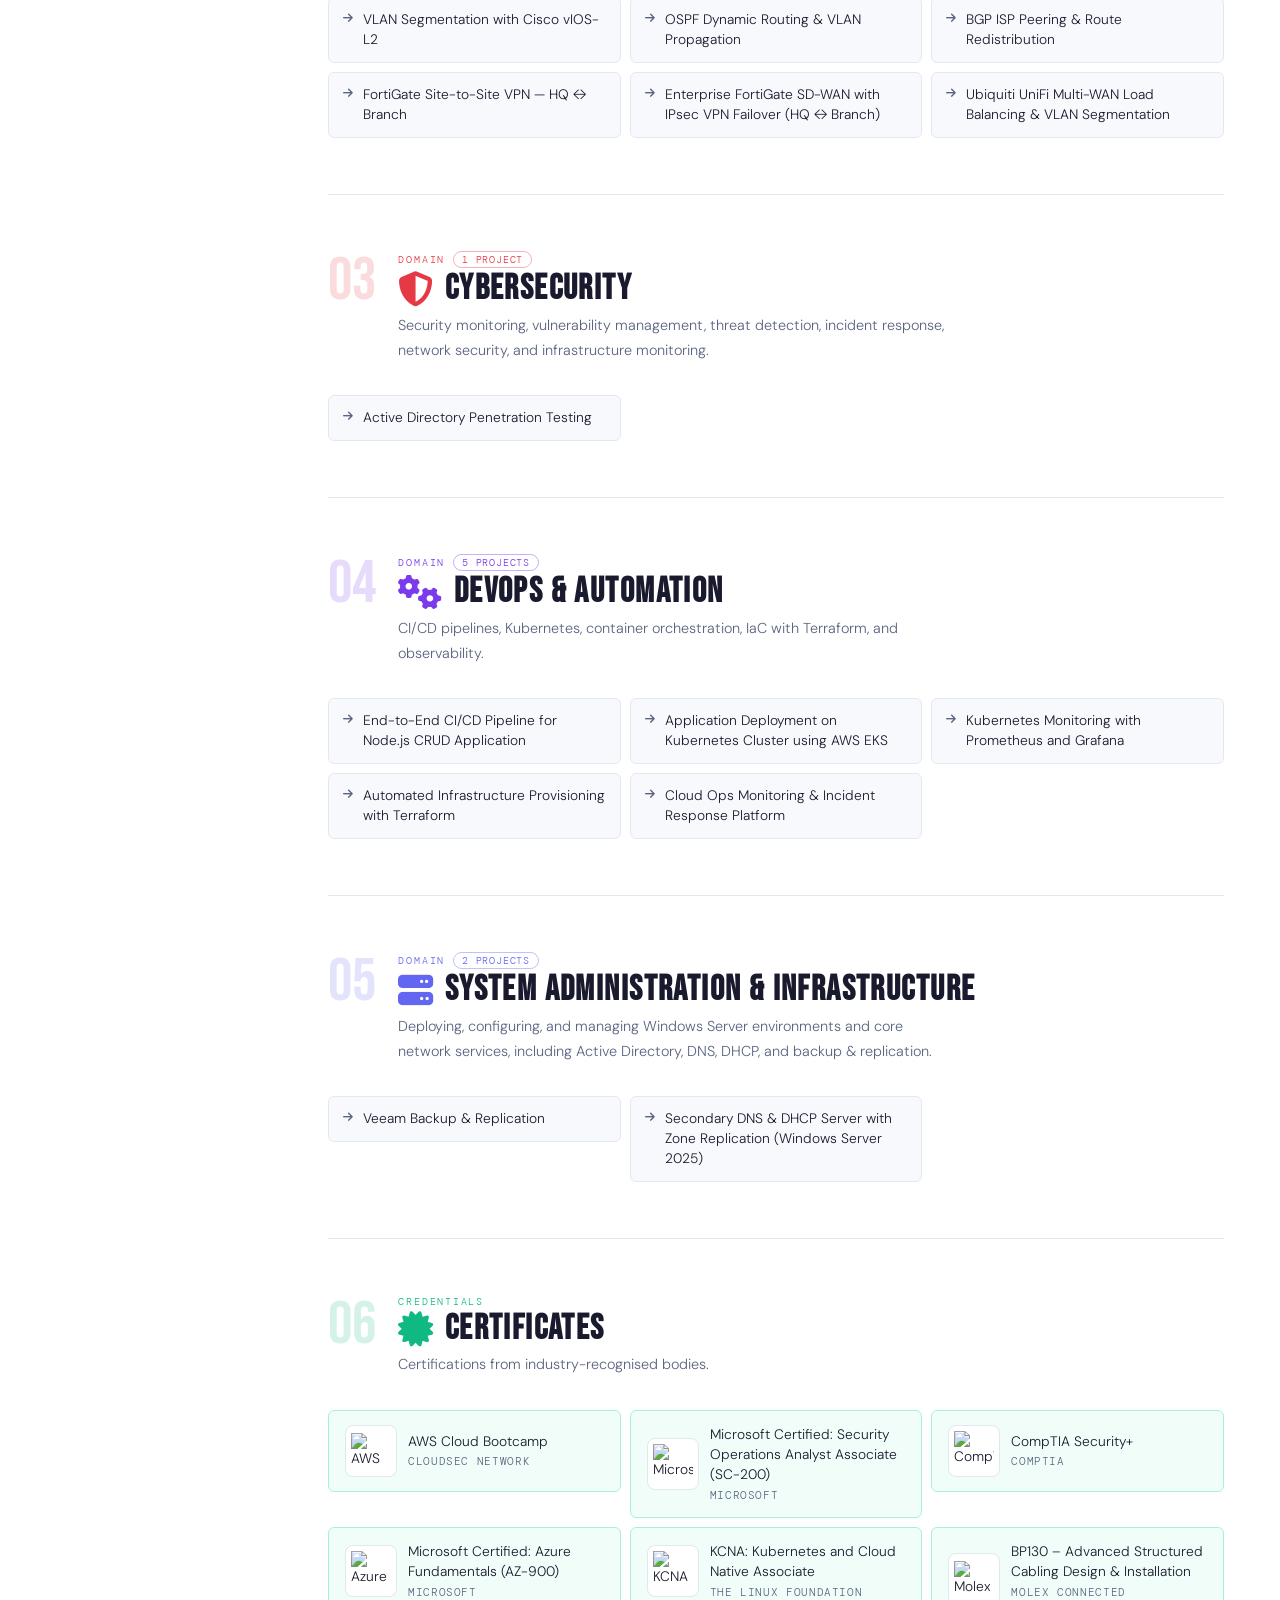
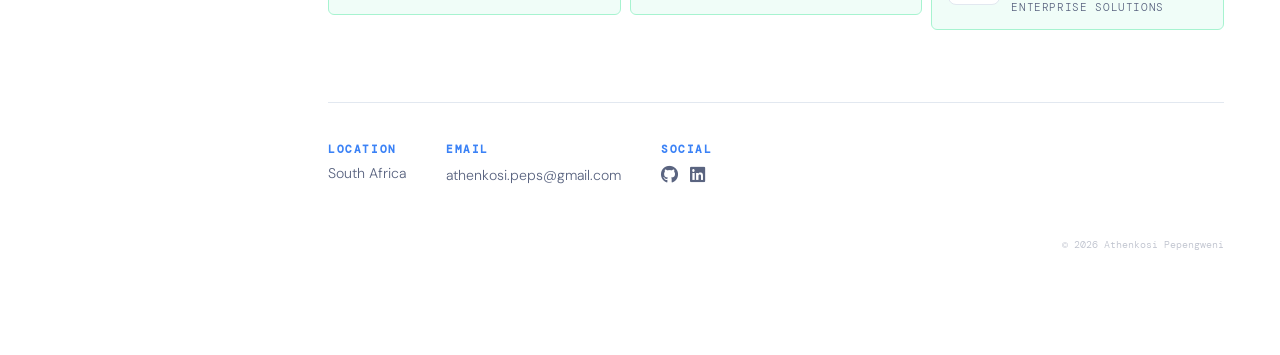
==== commit acb46b12: "Site upgrade: system-aware dark mode, 9-per-page pagination, search and extras - Theme follows OS pr" ====
--- a/index.html
+++ b/index.html
@@ -4,11 +4,24 @@
   <meta charset="utf-8"/>
   <meta name="viewport" content="width=device-width, initial-scale=1"/>
   <title>Athenkosi Pepengweni | Portfolio</title>
+  <meta name="description" content="IT infrastructure, networking, cloud, DevOps and cybersecurity portfolio of Athenkosi Pepengweni."/>
+  <meta name="color-scheme" content="light dark"/>
+  <meta name="theme-color" content="#ffffff"/>
+  <script>
+    /* Set the theme before first paint so there is no flash */
+    (function () {
+      var t = null;
+      try { t = localStorage.getItem('theme'); } catch (e) {}
+      if (!t) t = window.matchMedia('(prefers-color-scheme: dark)').matches ? 'dark' : 'light';
+      if (t === 'dark') document.documentElement.classList.add('dark');
+    })();
+  </script>
   <link rel="stylesheet" href="https://cdnjs.cloudflare.com/ajax/libs/font-awesome/6.5.0/css/all.min.css"/>
   <link href="https://fonts.googleapis.com/css2?family=Bebas+Neue&family=DM+Sans:wght@300;400;500&family=DM+Mono:wght@400;500&display=swap" rel="stylesheet"/>
   <link rel="stylesheet" href="styles.css"/>
 </head>
 <body>
+<div id="progress" aria-hidden="true"></div>
 
 <!-- SIDEBAR -->
 <aside id="sidebar">
@@ -32,7 +45,7 @@
       <a href="https://github.com/atteks-za" target="_blank"><i class="fa-brands fa-github"></i></a>
       <a href="https://www.linkedin.com/in/athenkosi-pepengweni-036443183/" target="_blank"><i class="fa-brands fa-linkedin"></i></a>
     </div>
-    <button id="themeBtn" title="Toggle dark mode"><i class="fa-solid fa-moon"></i></button>
+    <button id="themeBtn" class="theme-toggle" type="button" title="Toggle dark mode"><i class="fa-solid fa-moon"></i></button>
   </div>
 </aside>
 
@@ -51,6 +64,19 @@
     <a class="cv-btn" href="https://drive.google.com/file/d/1eYBBOo0nAGaHdhUYYPxO24yvY1Xd9f4y/view?usp=sharing" target="_blank">
       <i class="fa-solid fa-file-download"></i> Download CV
     </a>
+
+    <div class="hero-stats">
+      <div class="stat"><span class="stat-num" data-stat="projects">0</span><span class="stat-label">Projects</span></div>
+      <div class="stat"><span class="stat-num" data-stat="domains">0</span><span class="stat-label">Domains</span></div>
+      <div class="stat"><span class="stat-num" data-stat="certs">0</span><span class="stat-label">Certifications</span></div>
+    </div>
+
+    <div class="search-wrap">
+      <i class="fa-solid fa-magnifying-glass search-icon"></i>
+      <input id="projSearch" type="search" placeholder="Search projects, e.g. FortiGate, Kubernetes, DNS" aria-label="Search projects" autocomplete="off"/>
+      <kbd class="search-kbd">/</kbd>
+    </div>
+    <div id="searchInfo" class="search-info" aria-live="polite"></div>
   </section>
 
   <!-- 01 CLOUD COMPUTING -->
@@ -218,6 +244,9 @@
 
 </main>
 
+<button id="toTop" class="to-top" type="button" aria-label="Back to top" title="Back to top"><i class="fa-solid fa-arrow-up"></i></button>
+<button class="theme-toggle theme-fab" type="button" aria-label="Toggle dark mode"><i class="fa-solid fa-moon"></i></button>
+
 <script src="script.js"></script>
 </body>
 </html>
--- a/styles.css
+++ b/styles.css
@@ -15,6 +15,7 @@
   --amber:    #f59e0b;
   --violet:   #7c3aed;
   --green:    #10b981;
+  --indigo:   #6366f1;
   --sb:       272px;
 }
 
@@ -126,6 +127,15 @@
 .ni-seeng  { color: var(--amber); }
 .ni-devops { color: var(--violet); }
 .ni-certs  { color: var(--green); }
+.ni-networks { color: var(--amber); }
+.ni-admin    { color: var(--indigo); }
+.nav-count {
+  margin-left: auto;
+  font-family: 'DM Mono', monospace; font-size: 0.62rem;
+  min-width: 22px; padding: 1px 7px; border-radius: 999px; text-align: center;
+  background: var(--bg3); color: var(--muted);
+}
+.nav-item.active .nav-count { background: var(--blue); color: #fff; }
 
 .sb-footer {
   padding: 1.2rem 1.8rem;
@@ -252,6 +262,10 @@
 .s-devops .section-h2 i { color: var(--violet); }
 .s-certs  .section-tag { color: var(--green); }
 .s-certs  .section-h2 i { color: var(--green); }
+.s-networks .section-tag { color: var(--amber); }
+.s-networks .section-h2 i { color: var(--amber); }
+.s-admin  .section-tag { color: var(--indigo); }
+.s-admin  .section-h2 i { color: var(--indigo); }
 
 /* ── PROJECT GRID ── */
 .sublabel {
@@ -360,29 +374,145 @@
   color: var(--muted); opacity: 0.4; padding-top: 0.8rem;
 }
 
+/* ── DOMAIN ACCENTS ── */
+.s-cloud    { --accent: var(--teal); }
+.s-networks { --accent: var(--amber); }
+.s-cyber    { --accent: var(--red); }
+.s-devops   { --accent: var(--violet); }
+.s-admin    { --accent: var(--indigo); }
+.s-certs    { --accent: var(--green); }
+.section .section-num { color: color-mix(in srgb, var(--accent, var(--blue)) 18%, transparent); }
+.proj-link .arr { transition: color 0.18s, transform 0.18s; }
+.section .proj-link:hover {
+  background: color-mix(in srgb, var(--accent) 9%, var(--bg));
+  border-color: color-mix(in srgb, var(--accent) 55%, transparent);
+  color: var(--accent);
+  transform: translateY(-2px);
+  box-shadow: 0 6px 18px color-mix(in srgb, var(--accent) 14%, transparent);
+}
+.section .proj-link:hover .arr { color: var(--accent); transform: translateX(3px); }
+.cert-link:hover { transform: translateY(-2px); box-shadow: 0 6px 18px rgba(16,185,129,0.14); }
+
+.count-pill {
+  display: inline-block; margin-left: 8px; padding: 1px 8px;
+  border-radius: 999px; letter-spacing: 0.08em;
+  border: 1px solid color-mix(in srgb, var(--accent, var(--blue)) 40%, transparent);
+}
+
+/* project cards animate in when a page is shown */
+.proj-grid li.show { animation: cardIn 0.35s ease both; animation-delay: calc(var(--i, 0) * 28ms); }
+@keyframes cardIn { from { opacity: 0; transform: translateY(8px); } to { opacity: 1; transform: none; } }
+
+/* ── PAGINATION NUMBERS ── */
+.pag[hidden], .no-results[hidden] { display: none; }
+.pag-info { display: flex; gap: 6px; opacity: 1; }
+.pag-num {
+  width: 30px; height: 30px; border-radius: 4px;
+  border: 1px solid var(--border); background: var(--bg2); color: var(--muted);
+  font-family: 'DM Mono', monospace; font-size: 0.7rem;
+  cursor: pointer; transition: all 0.18s;
+}
+.pag-num:hover { border-color: var(--accent, var(--blue)); color: var(--accent, var(--blue)); }
+.pag-num.active { background: var(--accent, var(--blue)); border-color: var(--accent, var(--blue)); color: #fff; }
+.no-results {
+  font-family: 'DM Mono', monospace; font-size: 0.74rem; color: var(--muted);
+  padding: 16px 18px; border: 1px dashed var(--border); border-radius: 6px;
+  display: flex; align-items: center; gap: 9px;
+}
+
+/* ── HERO STATS ── */
+.hero-stats { display: flex; gap: 2.4rem; margin-top: 2.6rem; flex-wrap: wrap; }
+.stat { display: flex; flex-direction: column; }
+.stat-num { font-family: 'Bebas Neue', sans-serif; font-size: 2.6rem; line-height: 1; color: var(--text); }
+.stat-label {
+  font-family: 'DM Mono', monospace; font-size: 0.62rem;
+  letter-spacing: 0.16em; text-transform: uppercase; color: var(--muted);
+}
+.stat + .stat { padding-left: 2.4rem; border-left: 1px solid var(--border); }
+
+/* ── SEARCH ── */
+.search-wrap { position: relative; max-width: 460px; margin-top: 2.2rem; }
+.search-wrap input {
+  width: 100%; padding: 12px 44px 12px 40px;
+  border: 1px solid var(--border); border-radius: 6px;
+  background: var(--bg2); color: var(--text);
+  font-family: 'DM Sans', sans-serif; font-size: 0.9rem;
+  outline: none; transition: border-color 0.18s, box-shadow 0.18s;
+}
+.search-wrap input::placeholder { color: var(--muted); opacity: 0.7; }
+.search-wrap input:focus { border-color: var(--blue); box-shadow: 0 0 0 3px var(--blue-lt); }
+.search-icon { position: absolute; left: 14px; top: 50%; transform: translateY(-50%); color: var(--muted); font-size: 0.8rem; }
+.search-kbd {
+  position: absolute; right: 12px; top: 50%; transform: translateY(-50%);
+  font-family: 'DM Mono', monospace; font-size: 0.68rem; color: var(--muted);
+  border: 1px solid var(--border); border-radius: 4px; padding: 1px 7px; background: var(--bg);
+}
+.search-wrap input:focus ~ .search-kbd, .search-wrap input:not(:placeholder-shown) ~ .search-kbd { display: none; }
+.search-info { font-family: 'DM Mono', monospace; font-size: 0.7rem; color: var(--blue); margin-top: 0.6rem; min-height: 1em; }
+
+/* ── SCROLL PROGRESS + FLOATING BUTTONS ── */
+#progress {
+  position: fixed; top: 0; left: 0; right: 0; height: 3px; z-index: 100;
+  background: linear-gradient(90deg, var(--teal), var(--blue), var(--violet));
+  transform: scaleX(0); transform-origin: 0 50%;
+}
+.to-top, .theme-fab {
+  position: fixed; right: 22px; z-index: 60;
+  width: 42px; height: 42px; border-radius: 50%;
+  border: 1px solid var(--border); background: var(--bg2); color: var(--muted);
+  display: flex; align-items: center; justify-content: center;
+  cursor: pointer; box-shadow: 0 6px 20px rgba(0,0,0,0.08);
+  transition: all 0.2s;
+}
+.to-top:hover, .theme-fab:hover { color: var(--blue); border-color: var(--blue); }
+.to-top { bottom: 22px; opacity: 0; pointer-events: none; transform: translateY(10px); }
+.to-top.visible { opacity: 1; pointer-events: auto; transform: none; }
+.theme-fab { display: none; top: 14px; }
+
+/* Smooth colour change when switching theme (only after first paint) */
+html.theme-ready body, html.theme-ready #sidebar {
+  transition: background-color 0.3s, border-color 0.3s, color 0.3s;
+}
+
+:focus-visible { outline: 2px solid var(--blue); outline-offset: 2px; }
+
 /* ── DARK MODE ── */
-body.dark {
+html.dark {
   --bg: #060d1f; --bg2: #0b1630; --bg3: #111f40;
   --text: #dce8f5; --muted: #7a8fab;
   --border: rgba(255,255,255,0.08);
   --blue-lt: rgba(59,130,246,0.1);
   --blue-md: rgba(59,130,246,0.35);
-}
-body.dark .dp-cloud  { background: rgba(14,165,233,0.1); }
-body.dark .dp-cyber  { background: rgba(230,57,70,0.1); }
-body.dark .dp-seeng  { background: rgba(245,158,11,0.1); }
-body.dark .dp-devops { background: rgba(124,58,237,0.1); }
-body.dark .proj-link { background: var(--bg2); }
-body.dark .proj-link:hover { background: rgba(59,130,246,0.1); border-color: rgba(59,130,246,0.4); }
-body.dark .cert-link { background: rgba(16,185,129,0.07); border-color: rgba(16,185,129,0.25); }
-body.dark .cert-link:hover { background: rgba(16,185,129,0.14); border-color: var(--green); color: #a7f3d0; }
-body.dark .pag-btn { background: var(--bg2); }
-body.dark .coming { background: var(--bg2); }
-body.dark #sidebar { background: var(--bg2); }
+  color-scheme: dark;
+}
+html.dark .to-top, html.dark .theme-fab { box-shadow: 0 6px 20px rgba(0,0,0,0.4); }
+html.dark .section .proj-link:hover {
+  background: color-mix(in srgb, var(--accent) 12%, var(--bg2));
+  border-color: color-mix(in srgb, var(--accent) 55%, transparent);
+}
+html.dark #hero::before { color: rgba(59,130,246,0.06); }
+html.dark .dp-cloud  { background: rgba(14,165,233,0.1); }
+html.dark .dp-cyber  { background: rgba(230,57,70,0.1); }
+html.dark .dp-seeng  { background: rgba(245,158,11,0.1); }
+html.dark .dp-devops { background: rgba(124,58,237,0.1); }
+html.dark .proj-link { background: var(--bg2); }
+html.dark .proj-link:hover { background: rgba(59,130,246,0.1); border-color: rgba(59,130,246,0.4); }
+html.dark .cert-link { background: rgba(16,185,129,0.07); border-color: rgba(16,185,129,0.25); }
+html.dark .cert-link:hover { background: rgba(16,185,129,0.14); border-color: var(--green); color: #a7f3d0; }
+html.dark .pag-btn { background: var(--bg2); }
+html.dark .coming { background: var(--bg2); }
+html.dark #sidebar { background: var(--bg2); }
 
 /* ── ANIMATIONS ── */
 .fade-up { opacity: 0; transform: translateY(18px); transition: opacity 0.5s ease, transform 0.5s ease; }
 .fade-up.vis { opacity: 1; transform: translateY(0); }
+
+/* ── REDUCED MOTION ── */
+@media (prefers-reduced-motion: reduce) {
+  html { scroll-behavior: auto; }
+  *, *::before, *::after { animation: none !important; transition: none !important; }
+  .fade-up { opacity: 1; transform: none; }
+}
 
 /* ── MOBILE ── */
 @media(max-width:768px){
@@ -395,4 +525,10 @@
   #main{margin-left:0;padding:0 1.2rem 5rem}
   #hero{padding:2.5rem 0 2.5rem}
   .section-num{display:none}
-}
+  .nav-count{display:none}
+  .theme-fab{display:flex;right:16px}
+  .to-top{bottom:72px;right:16px}
+  .hero-stats{gap:1.4rem}
+  .stat + .stat{padding-left:1.4rem}
+  .pag-btn{padding:7px 10px}
+}
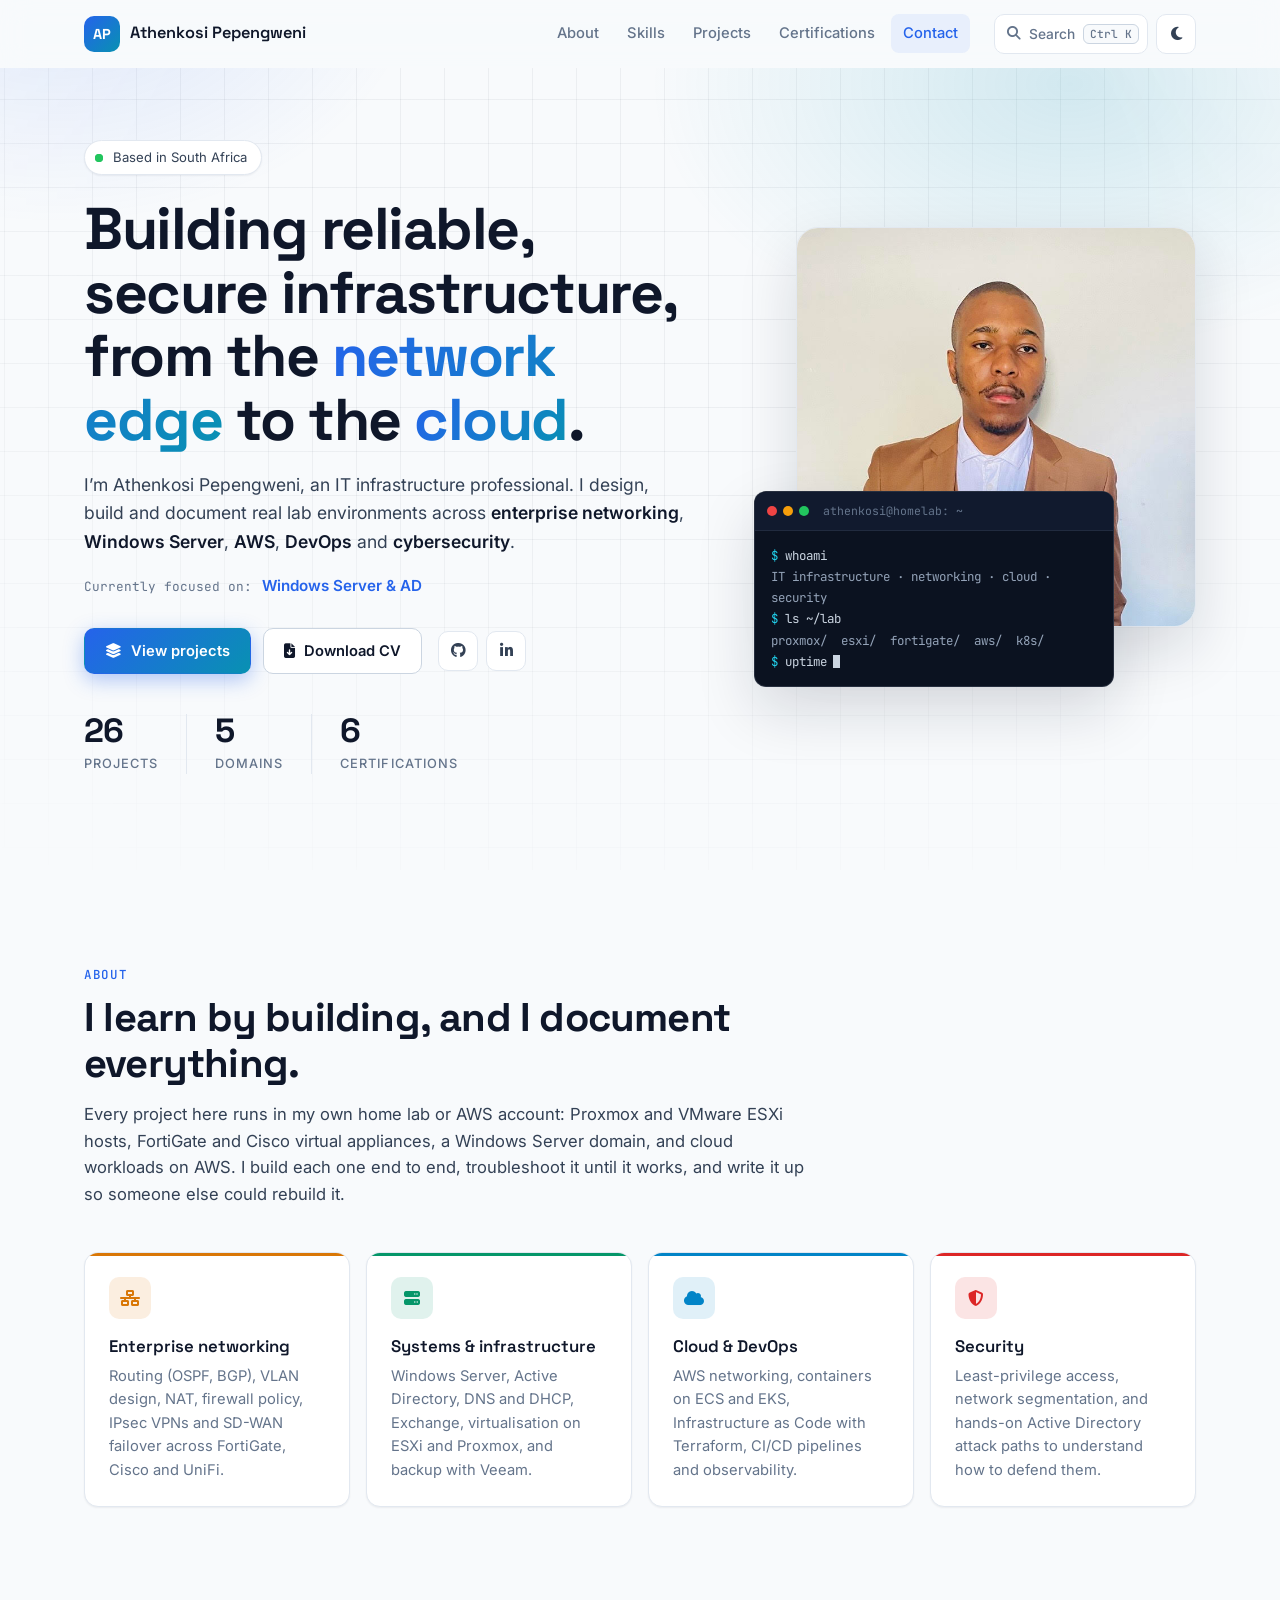
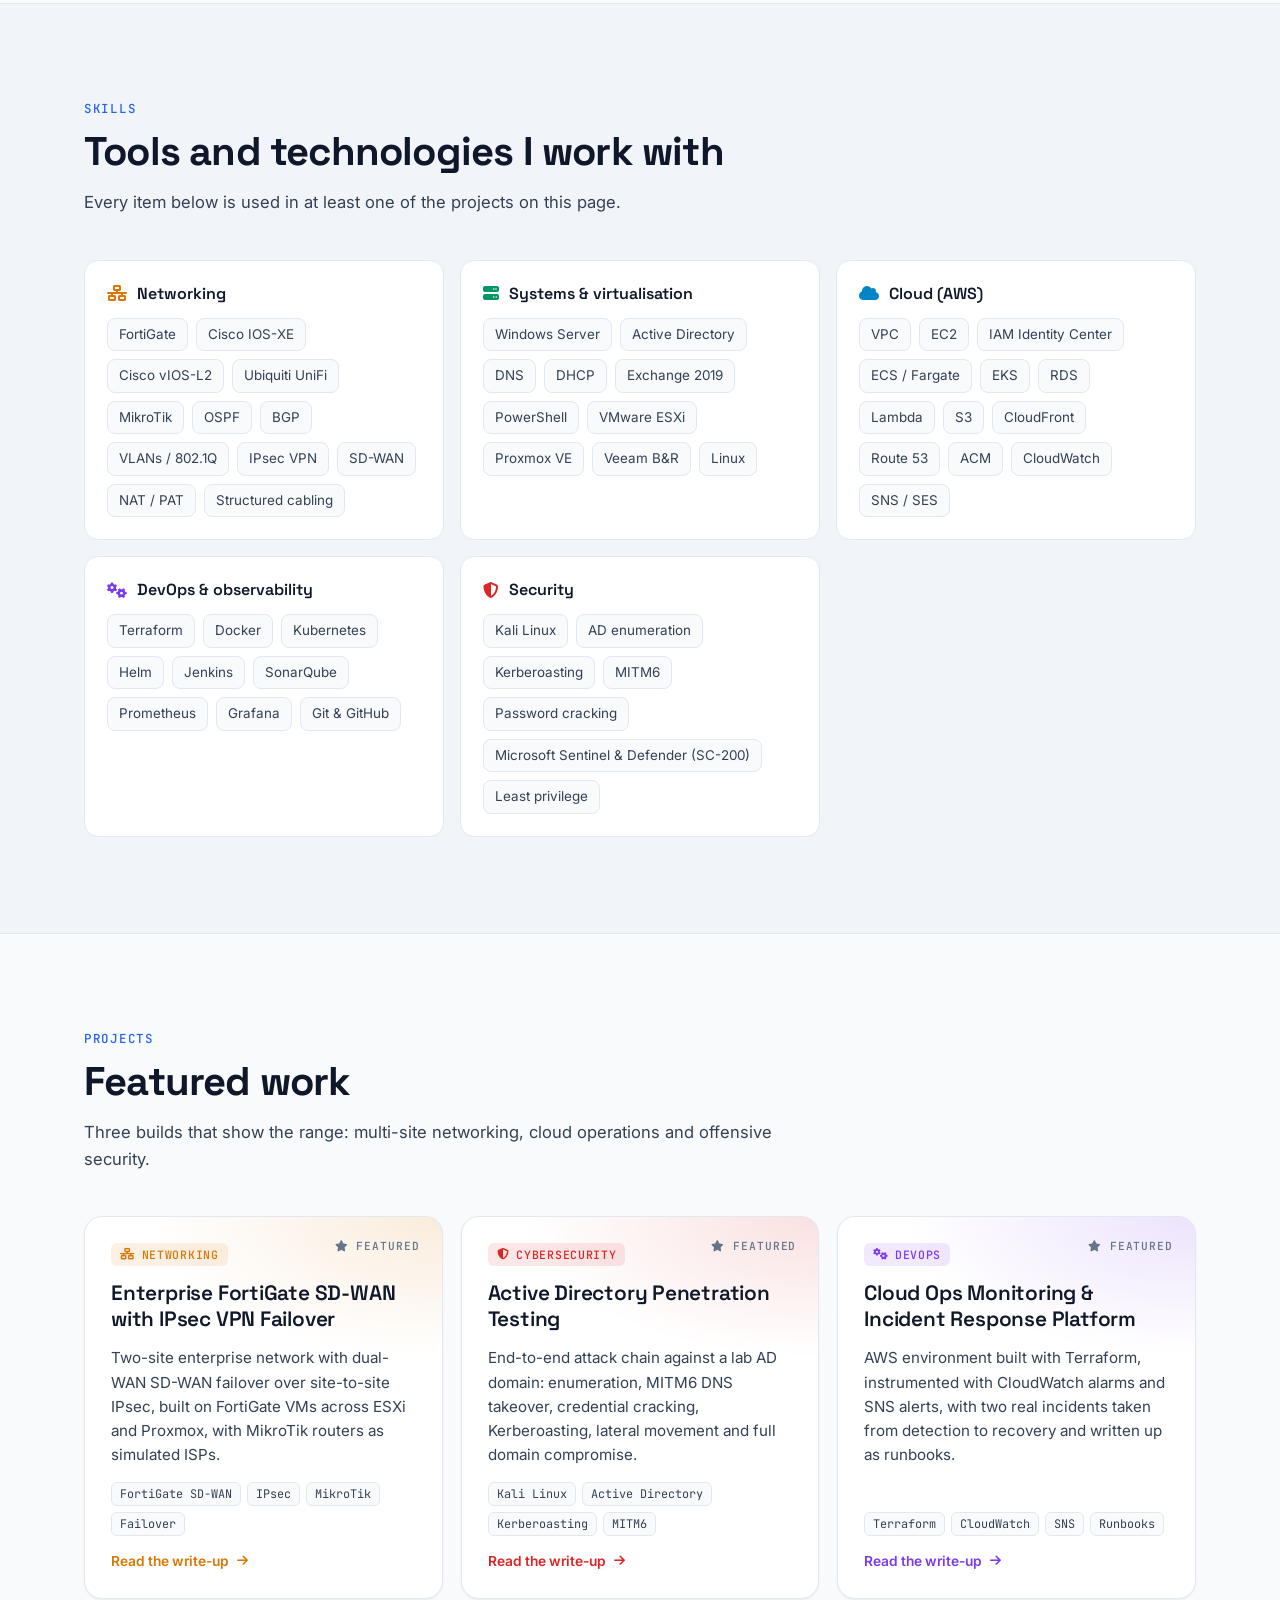
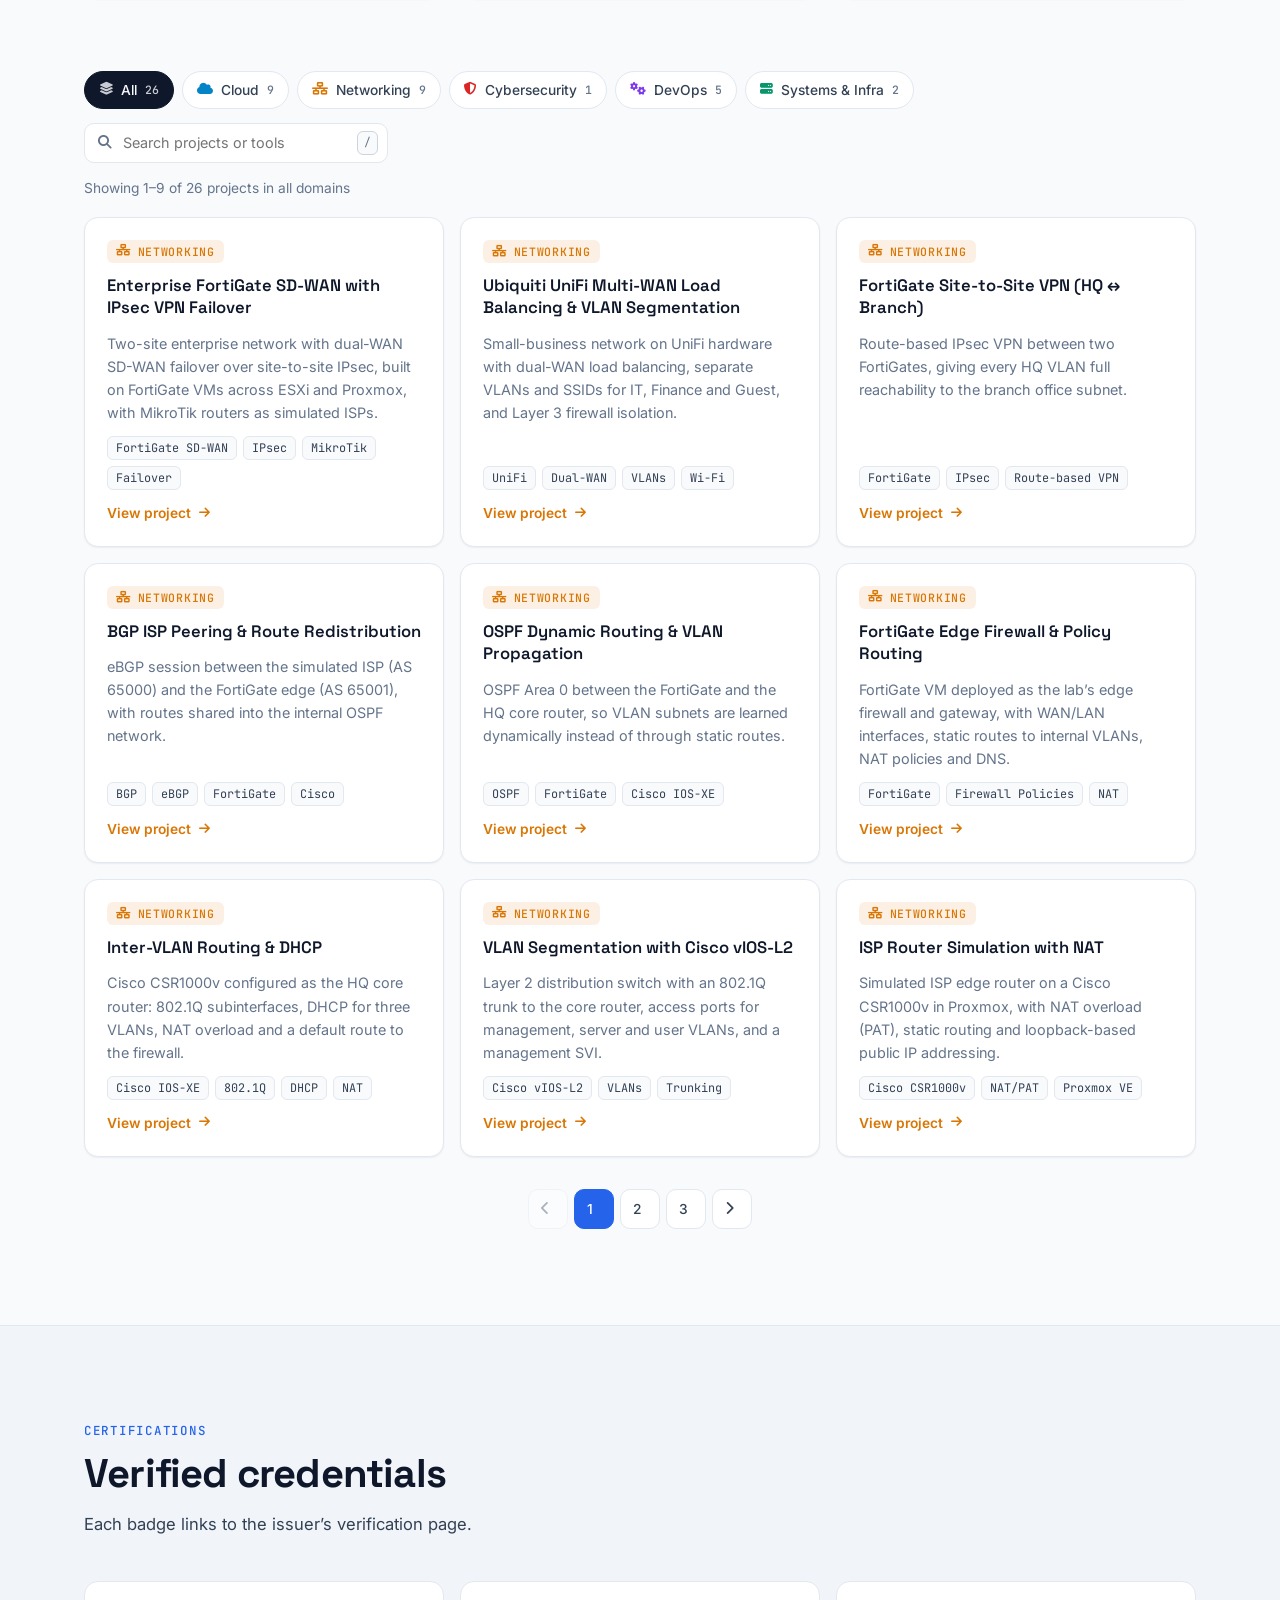
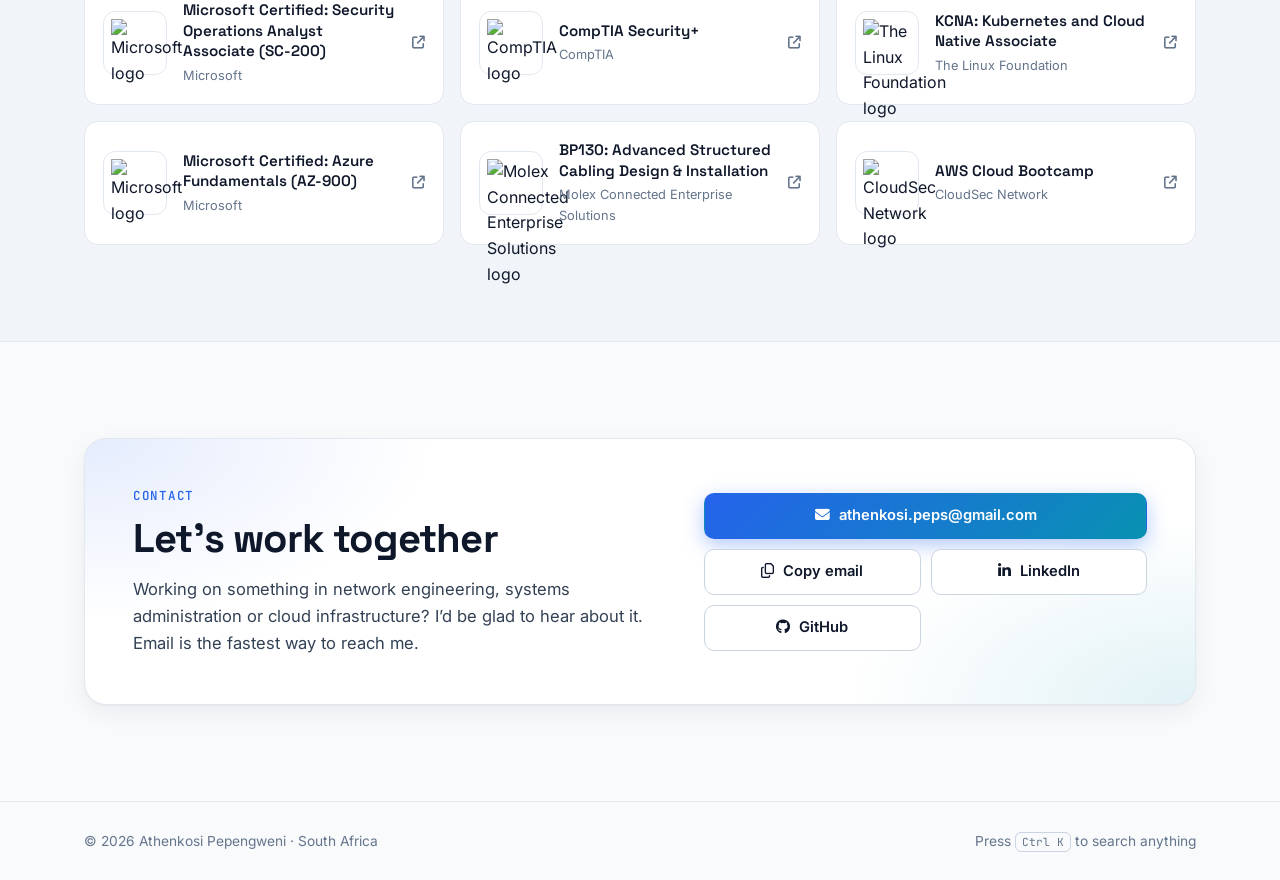
==== commit 17ad2871: "Redesign portfolio: new layout, rewritten copy, modern features - New design: sticky glass header, h" ====
--- a/index.html
+++ b/index.html
@@ -1,252 +1,300 @@
-<!DOCTYPE html>
-<html lang="en">
-<head>
-  <meta charset="utf-8"/>
-  <meta name="viewport" content="width=device-width, initial-scale=1"/>
-  <title>Athenkosi Pepengweni | Portfolio</title>
-  <meta name="description" content="IT infrastructure, networking, cloud, DevOps and cybersecurity portfolio of Athenkosi Pepengweni."/>
-  <meta name="color-scheme" content="light dark"/>
-  <meta name="theme-color" content="#ffffff"/>
-  <script>
-    /* Set the theme before first paint so there is no flash */
-    (function () {
-      var t = null;
-      try { t = localStorage.getItem('theme'); } catch (e) {}
-      if (!t) t = window.matchMedia('(prefers-color-scheme: dark)').matches ? 'dark' : 'light';
-      if (t === 'dark') document.documentElement.classList.add('dark');
-    })();
-  </script>
-  <link rel="stylesheet" href="https://cdnjs.cloudflare.com/ajax/libs/font-awesome/6.5.0/css/all.min.css"/>
-  <link href="https://fonts.googleapis.com/css2?family=Bebas+Neue&family=DM+Sans:wght@300;400;500&family=DM+Mono:wght@400;500&display=swap" rel="stylesheet"/>
-  <link rel="stylesheet" href="styles.css"/>
-</head>
-<body>
-<div id="progress" aria-hidden="true"></div>
-
-<!-- SIDEBAR -->
-<aside id="sidebar">
-  <div class="sb-top">
-    <img src="profile.jpg" alt="Athenkosi Pepengweni" class="profile-img"/>
-    <div class="sb-name">Athenkosi<br>Pepengweni</div>
-  </div>
-
-  <nav id="sidenav">
-    <div class="nav-label">Navigate</div>
-    <a class="nav-item active" href="#cloud"><i class="fa-solid fa-cloud ni ni-cloud"></i> Cloud Computing</a>
-    <a class="nav-item" href="#networks"><i class="fa-solid fa-network-wired ni ni-networks"></i> Computer Networking</a>
-    <a class="nav-item" href="#cyber"><i class="fa-solid fa-shield-halved ni ni-cyber"></i> Cybersecurity</a>
-    <a class="nav-item" href="#devops"><i class="fa-solid fa-gears ni ni-devops"></i> DevOps & Automation</a>
-    <a class="nav-item" href="#admin"><i class="fa-solid fa-server ni ni-admin"></i> System Administration & Infrastructure</a>
-    <a class="nav-item" href="#certs"><i class="fa-solid fa-certificate ni ni-certs"></i> Certificates</a>
-  </nav>
-
-  <div class="sb-footer">
-    <div class="soc-links">
-      <a href="https://github.com/atteks-za" target="_blank"><i class="fa-brands fa-github"></i></a>
-      <a href="https://www.linkedin.com/in/athenkosi-pepengweni-036443183/" target="_blank"><i class="fa-brands fa-linkedin"></i></a>
-    </div>
-    <button id="themeBtn" class="theme-toggle" type="button" title="Toggle dark mode"><i class="fa-solid fa-moon"></i></button>
-  </div>
-</aside>
-
-<!-- MAIN -->
-<main id="main">
-
-  <!-- HERO -->
-  <section id="hero" class="fade-up">
-    <div class="hero-eyebrow">Based in South Africa</div>
-    <h1 class="hero-h1">IT Infrastructure &amp;<br><em>Security</em><br>Portfolio</h1>
-    <p class="hero-sub">
-      Building resilient infrastructure, securing enterprise environments, and delivering reliable
-      IT solutions across <strong>Cloud</strong>, <strong>Cybersecurity</strong>, and <strong>DevOps</strong>.<br><br>
-      <a href="https://www.linkedin.com/in/athenkosi-pepengweni-036443183" target="_blank">Connect on LinkedIn →</a>
-    </p>
-    <a class="cv-btn" href="https://drive.google.com/file/d/1eYBBOo0nAGaHdhUYYPxO24yvY1Xd9f4y/view?usp=sharing" target="_blank">
-      <i class="fa-solid fa-file-download"></i> Download CV
-    </a>
-
-    <div class="hero-stats">
-      <div class="stat"><span class="stat-num" data-stat="projects">0</span><span class="stat-label">Projects</span></div>
-      <div class="stat"><span class="stat-num" data-stat="domains">0</span><span class="stat-label">Domains</span></div>
-      <div class="stat"><span class="stat-num" data-stat="certs">0</span><span class="stat-label">Certifications</span></div>
-    </div>
-
-    <div class="search-wrap">
-      <i class="fa-solid fa-magnifying-glass search-icon"></i>
-      <input id="projSearch" type="search" placeholder="Search projects, e.g. FortiGate, Kubernetes, DNS" aria-label="Search projects" autocomplete="off"/>
-      <kbd class="search-kbd">/</kbd>
-    </div>
-    <div id="searchInfo" class="search-info" aria-live="polite"></div>
-  </section>
-
-  <!-- 01 CLOUD COMPUTING -->
-  <section class="section s-cloud fade-up" id="cloud">
-    <div class="section-header">
-      <div class="section-num">01</div>
-      <div>
-        <div class="section-tag">Domain</div>
-        <h2 class="section-h2"><i class="fa-solid fa-cloud"></i> Cloud Computing</h2>
-        <p class="section-desc">Hands-on projects covering security, networking, containers, serverless &amp; monitoring across cloud platforms.</p>
-      </div>
-    </div>
-    <ul class="proj-grid" id="cloud-list">
-      <li><a class="proj-link" href="https://github.com/atteks-za/athenkosi-portfolio/blob/AWS-Bootcamp/Identity%20&%20Access%20Management%20with%20AWS%20Identity%20Center/readme.md" target="_blank"><i class="fa-solid fa-arrow-right arr"></i>Identity &amp; Access Management with AWS Identity Center</a></li>
-      <li><a class="proj-link" href="https://github.com/atteks-za/athenkosi-portfolio/blob/AWS-Bootcamp/Deploying%20a%20Secure%20Windows%20EC2%20Instance/readme.md" target="_blank"><i class="fa-solid fa-arrow-right arr"></i>Deploying a Secure Windows EC2 Instance</a></li>
-      <li><a class="proj-link" href="https://github.com/atteks-za/athenkosi-portfolio/tree/AWS-Bootcamp/Multi-VPC%20Networking%20&%20Peering%20Configuration" target="_blank"><i class="fa-solid fa-arrow-right arr"></i>Multi-VPC Networking &amp; Peering Configuration</a></li>
-      <li><a class="proj-link" href="https://github.com/atteks-za/athenkosi-portfolio/blob/AWS-Bootcamp/Containerized%20Grafana%20Dashboard%20on%20ECS%20Fargate/readme.md" target="_blank"><i class="fa-solid fa-arrow-right arr"></i>Containerized Grafana Dashboard on ECS Fargate</a></li>
-      <li><a class="proj-link" href="https://github.com/atteks-za/athenkosi-portfolio/blob/AWS-Bootcamp/ECS-Hosted%20Metabase%20Connected%20to%20Amazon%20RDS/readme.md" target="_blank"><i class="fa-solid fa-arrow-right arr"></i>ECS-Hosted Metabase Connected to Amazon RDS</a></li>
-      <li><a class="proj-link" href="https://github.com/atteks-za/athenkosi-portfolio/blob/AWS-Bootcamp/CloudWatch%20Monitoring%20Dashboard%20for%20ECS%20Application/readme.md" target="_blank"><i class="fa-solid fa-arrow-right arr"></i>CloudWatch Monitoring Dashboard for ECS Application</a></li>
-      <li><a class="proj-link" href="https://github.com/atteks-za/athenkosi-portfolio/blob/AWS-Bootcamp/Static%20Portfolio%20Website%20with%20S3%20&%20CloudFront/readme.md" target="_blank"><i class="fa-solid fa-arrow-right arr"></i>Static Portfolio Website with S3 &amp; CloudFront</a></li>
-      <li><a class="proj-link" href="https://github.com/atteks-za/athenkosi-portfolio/blob/AWS-Bootcamp/Secure%20Custom%20Domain%20Hosting%20with%20Route%2053,%20CloudFront%20&%20ACM/readme.md" target="_blank"><i class="fa-solid fa-arrow-right arr"></i>Secure Custom Domain Hosting with Route 53, CloudFront &amp; ACM</a></li>
-      <li><a class="proj-link" href="https://github.com/atteks-za/athenkosi-portfolio/blob/AWS-Bootcamp/Serverless%20Automation%20with%20S3%20Event%20Triggers%20&%20Lambda/readme.md" target="_blank"><i class="fa-solid fa-arrow-right arr"></i>Serverless Automation with S3 Event Triggers &amp; Lambda</a></li>
-    </ul>
-    <div class="pag">
-      <button class="pag-btn" id="cloud-prev" onclick="pg('cloud',-1)" disabled><i class="fa-solid fa-chevron-left"></i> Prev</button>
-      <span class="pag-info" id="cloud-info"></span>
-      <button class="pag-btn" id="cloud-next" onclick="pg('cloud',1)">Next <i class="fa-solid fa-chevron-right"></i></button>
-    </div>
-  </section>
-
-  <!-- 02 COMPUTER NETWORKING -->
-  <section class="section s-networks fade-up" id="networks">
-    <div class="section-header">
-      <div class="section-num">02</div>
-      <div>
-        <div class="section-tag">Domain</div>
-        <h2 class="section-h2"><i class="fa-solid fa-network-wired"></i> Computer Networking</h2>
-        <p class="section-desc">
-          Designing and implementing secure, scalable network environments through
-          routing, switching, VLAN segmentation, IP addressing, firewall deployment,
-          NAT, DHCP, and enterprise network troubleshooting.
-        </p>
-      </div>
-    </div>
-    <ul class="proj-grid" id="networks-list">
-      <li><a class="proj-link" href="https://github.com/atteks-za/athenkosi-portfolio/tree/Networking/ISP%20Router%20Simulation%20with%20NAT" target="_blank"><i class="fa-solid fa-arrow-right arr"></i>ISP Router Simulation with NAT</a></li>
-      <li><a class="proj-link" href="https://github.com/atteks-za/athenkosi-portfolio/tree/Networking/FortiGate%20Edge%20Firewall%20%26%20Policy%20Routing" target="_blank"><i class="fa-solid fa-arrow-right arr"></i>FortiGate Edge Firewall &amp; Policy Routing</a></li>
-      <li><a class="proj-link" href="https://github.com/atteks-za/athenkosi-portfolio/tree/Networking/Inter-VLAN%20Routing%20%26%20DHCP%20(CSR-HQ-01)" target="_blank"><i class="fa-solid fa-arrow-right arr"></i>Inter-VLAN Routing &amp; DHCP </a></li>
-      <li><a class="proj-link" href="https://github.com/atteks-za/athenkosi-portfolio/tree/Networking/VLAN%20Segmentation%20with%20Cisco%20vIOS-L2" target="_blank"><i class="fa-solid fa-arrow-right arr"></i>VLAN Segmentation with Cisco vIOS-L2</a></li>
-      <li><a class="proj-link" href="https://github.com/atteks-za/athenkosi-portfolio/tree/Networking/OSPF%20implementation" target="_blank"><i class="fa-solid fa-arrow-right arr"></i>OSPF Dynamic Routing & VLAN Propagation</a></li>
-      <li><a class="proj-link" href="https://github.com/atteks-za/athenkosi-portfolio/tree/Networking/BGP%20ISP%20Peering%20%26%20Route%20Redistribution" target="_blank"><i class="fa-solid fa-arrow-right arr"></i>BGP ISP Peering & Route Redistribution</a></li>
-      <li><a class="proj-link" href="https://github.com/atteks-za/athenkosi-portfolio/tree/Networking/FortiGate%20Site-to-Site%20VPN" target="_blank"><i class="fa-solid fa-arrow-right arr"></i>FortiGate Site-to-Site VPN — HQ ↔ Branch</a></li>
-      <li><a class="proj-link" href="https://github.com/atteks-za/athenkosi-portfolio/tree/Networking/Enterprise%20FortiGate%20SD-WAN%20with%20IPsec%20VPN%20Failover%20(HQ%20%E2%86%94%20Branch)" target="_blank"><i class="fa-solid fa-arrow-right arr"></i>Enterprise FortiGate SD-WAN with IPsec VPN Failover (HQ ↔ Branch)</a></li>
-      <li><a class="proj-link" href="https://github.com/atteks-za/athenkosi-portfolio/tree/Networking/Multi-WAN-VLAN-Segmentation-Lab" target="_blank"><i class="fa-solid fa-arrow-right arr"></i>Ubiquiti UniFi Multi-WAN Load Balancing & VLAN Segmentation</a></li>
-      
-      
-    </ul>
-    <div class="pag">
-      <button class="pag-btn" id="networks-prev" onclick="pg('networks',-1)" disabled><i class="fa-solid fa-chevron-left"></i> Prev</button>
-      <span class="pag-info" id="networks-info"></span>
-      <button class="pag-btn" id="networks-next" onclick="pg('networks',1)">Next <i class="fa-solid fa-chevron-right"></i></button>
-    </div>
-  </section>
-
-  <!-- 03 CYBERSECURITY -->
-  <section class="section s-cyber fade-up" id="cyber">
-    <div class="section-header">
-      <div class="section-num">03</div>
-      <div>
-        <div class="section-tag">Domain</div>
-        <h2 class="section-h2"><i class="fa-solid fa-shield-halved"></i> Cybersecurity</h2>
-        <p class="section-desc">Security monitoring, vulnerability management, threat detection, incident response, network security, and infrastructure monitoring.</p>
-      </div>
-    </div>
-    <ul class="proj-grid" id="cyber-list">
-      <li><a class="proj-link" href="https://github.com/atteks-za/athenkosi-portfolio/blob/Cybersecurity/Active%20Directory%20Penetration%20Testing/TCMREADME%20(1).md"><i class="fa-solid fa-arrow-right arr"></i>Active Directory Penetration Testing</a></li>
-      
-    </ul>
-    <div class="pag">
-      <button class="pag-btn" id="cyber-prev" onclick="pg('cyber',-1)" disabled><i class="fa-solid fa-chevron-left"></i> Prev</button>
-      <span class="pag-info" id="cyber-info"></span>
-      <button class="pag-btn" id="cyber-next" onclick="pg('cyber',1)">Next <i class="fa-solid fa-chevron-right"></i></button>
-    </div>
-  </section>
-
-  <!-- 04 DEVOPS & AUTOMATION -->
-  <section class="section s-devops fade-up" id="devops">
-    <div class="section-header">
-      <div class="section-num">04</div>
-      <div>
-        <div class="section-tag">Domain</div>
-        <h2 class="section-h2"><i class="fa-solid fa-gears"></i> DevOps &amp; Automation</h2>
-        <p class="section-desc">CI/CD pipelines, Kubernetes, container orchestration, IaC with Terraform, and observability.</p>
-      </div>
-    </div>
-    <ul class="proj-grid" id="devops-list">
-      <li><a class="proj-link" href="https://github.com/atteks-za/athenkosi-portfolio/tree/DevOps/End-to-End%20CI/CD%20Pipeline%20for%20Node.js%20CRUD%20Application" target="_blank"><i class="fa-solid fa-arrow-right arr"></i>End-to-End CI/CD Pipeline for Node.js CRUD Application</a></li>
-      <li><a class="proj-link" href="https://github.com/atteks-za/athenkosi-portfolio/tree/DevOps/Application%20Deployment%20on%20Kubernetes%20Cluster%20using%20AWS%20EKS" target="_blank"><i class="fa-solid fa-arrow-right arr"></i>Application Deployment on Kubernetes Cluster using AWS EKS</a></li>
-      <li><a class="proj-link" href="https://github.com/atteks-za/athenkosi-portfolio/tree/DevOps/Kubernetes%20Monitoring%20with%20Prometheus%20and%20Grafana" target="_blank"><i class="fa-solid fa-arrow-right arr"></i>Kubernetes Monitoring with Prometheus and Grafana</a></li>
-      <li><a class="proj-link" href="https://github.com/atteks-za/athenkosi-portfolio/tree/DevOps/Automated%20Infrastructure%20Provisioning%20with%20Terraform" target="_blank"><i class="fa-solid fa-arrow-right arr"></i>Automated Infrastructure Provisioning with Terraform</a></li>
-       <li><a class="proj-link" href="https://github.com/atteks-za/athenkosi-portfolio/tree/DevOps/mini-msp-center" target="_blank"><i class="fa-solid fa-arrow-right arr"></i>Cloud Ops Monitoring & Incident Response Platform</a></li>
-  
-    </ul>
-    <div class="pag">
-      <button class="pag-btn" id="devops-prev" onclick="pg('devops',-1)" disabled><i class="fa-solid fa-chevron-left"></i> Prev</button>
-      <span class="pag-info" id="devops-info"></span>
-      <button class="pag-btn" id="devops-next" onclick="pg('devops',1)" disabled>Next <i class="fa-solid fa-chevron-right"></i></button>
-    </div>
-  </section>
-
-  <!-- 05 SYSTEM ADMINISTRATION & INFRASTRUCTURE -->
-  <section class="section s-admin fade-up" id="admin">
-    <div class="section-header">
-      <div class="section-num">05</div>
-      <div>
-        <div class="section-tag">Domain</div>
-        <h2 class="section-h2"><i class="fa-solid fa-server"></i> System Administration &amp; Infrastructure</h2>
-        <p class="section-desc">Deploying, configuring, and managing Windows Server environments and core network services, including Active Directory, DNS, DHCP, and backup &amp; replication.</p>
-      </div>
-    </div>
-    <ul class="proj-grid" id="admin-list">
-      <li><a class="proj-link" href="https://github.com/atteks-za/athenkosi-portfolio/tree/System-Administration-Infrastructure/Veeam%20Backup%20%26%20Replication" target="_blank"><i class="fa-solid fa-arrow-right arr"></i>Veeam Backup &amp; Replication</a></li>
-      <li><a class="proj-link" href="https://github.com/atteks-za/athenkosi-portfolio/tree/System-Administration-Infrastructure/Secondary%20DNS%20%26%20DHCP%20Server" target="_blank"><i class="fa-solid fa-arrow-right arr"></i>Secondary DNS &amp; DHCP Server with Zone Replication (Windows Server 2025)</a></li>
-    </ul>
-    <div class="pag">
-      <button class="pag-btn" id="admin-prev" onclick="pg('admin',-1)" disabled><i class="fa-solid fa-chevron-left"></i> Prev</button>
-      <span class="pag-info" id="admin-info"></span>
-      <button class="pag-btn" id="admin-next" onclick="pg('admin',1)">Next <i class="fa-solid fa-chevron-right"></i></button>
-    </div>
-  </section>
-
-  <!-- 06 CERTIFICATES -->
-  <section class="section s-certs fade-up" id="certs">
-    <div class="section-header">
-      <div class="section-num">06</div>
-      <div>
-        <div class="section-tag">Credentials</div>
-        <h2 class="section-h2"><i class="fa-solid fa-certificate"></i> Certificates</h2>
-        <p class="section-desc">Certifications from industry-recognised bodies.</p>
-      </div>
-    </div>
-    <ul class="cert-grid">
-      <li><a class="cert-link" href="https://learn.cloudsecnetwork.com/cert/view/CSN-V4YBAICX" target="_blank"><span class="cert-logo"><img src="https://upload.wikimedia.org/wikipedia/commons/9/93/Amazon_Web_Services_Logo.svg" alt="AWS" loading="lazy"/></span><span class="cert-text"><span class="cert-name">AWS Cloud Bootcamp</span><span class="cert-issuer">CloudSec Network</span></span></a></li>
-      <li><a class="cert-link" href="https://learn.microsoft.com/api/credentials/share/en-us/PepengweniAthenkosi-6414/C62CA2E24568FA61?sharingId=B604582EF6741134" target="_blank"><span class="cert-logo"><img src="https://learn.microsoft.com/en-us/media/learn/certification/badges/microsoft-certified-associate-badge.svg" alt="Microsoft Certified Associate badge" loading="lazy"/></span><span class="cert-text"><span class="cert-name">Microsoft Certified: Security Operations Analyst Associate (SC-200)</span><span class="cert-issuer">Microsoft</span></span></a></li>
-      <li><a class="cert-link" href="https://www.credly.com/badges/6c3c45fa-1cdb-44a6-82ad-0595b4769c87/linked_in_profile" target="_blank"><span class="cert-logo"><img src="https://images.credly.com/images/80d8a06a-c384-42bf-ad36-db81bce5adce/blob" alt="CompTIA Security+ badge" loading="lazy"/></span><span class="cert-text"><span class="cert-name">CompTIA Security+</span><span class="cert-issuer">CompTIA</span></span></a></li>
-      <li><a class="cert-link" href="https://www.credly.com/badges/cbdffdff-107f-45bf-9859-950bfe8cfa06/linked_in_profile" target="_blank"><span class="cert-logo"><img src="https://images.credly.com/images/be8fcaeb-c769-4858-b567-ffaaa73ce8cf/image.png" alt="Azure Fundamentals badge" loading="lazy"/></span><span class="cert-text"><span class="cert-name">Microsoft Certified: Azure Fundamentals (AZ-900)</span><span class="cert-issuer">Microsoft</span></span></a></li>
-      <li><a class="cert-link" href="https://www.credly.com/badges/aa7a5c46-5703-464d-a64d-99fa5a4a5a97/public_url" target="_blank"><span class="cert-logo"><img src="https://images.credly.com/size/340x340/images/f28f1d88-428a-47f6-95b5-7da1dd6c1000/KCNA_badge.png" alt="KCNA badge" loading="lazy"/></span><span class="cert-text"><span class="cert-name">KCNA: Kubernetes and Cloud Native Associate</span><span class="cert-issuer">The Linux Foundation</span></span></a></li>
-      <li><a class="cert-link" href="https://drive.google.com/file/d/1jHgLu5hsMho_mLk92U0M7uyNKNEj9SWI/view?usp=sharing" target="_blank"><span class="cert-logo"><img src="https://upload.wikimedia.org/wikipedia/commons/6/61/Molex_Logo_Updated.svg" alt="Molex" loading="lazy"/></span><span class="cert-text"><span class="cert-name">BP130 &ndash; Advanced Structured Cabling Design &amp; Installation</span><span class="cert-issuer">Molex Connected Enterprise Solutions</span></span></a></li>
-    </ul>
-  </section>
-
-  <!-- FOOTER -->
-  <footer>
-    <div><h3>Location</h3><p>South Africa</p></div>
-    <div><h3>Email</h3><a href="mailto:athenkosi.peps@gmail.com">athenkosi.peps@gmail.com</a></div>
-    <div>
-      <h3>Social</h3>
-      <div class="foot-soc">
-        <a href="https://github.com/atteks-za/athenkosi-portfolio/tree/main" target="_blank"><i class="fa-brands fa-github"></i></a>
-        <a href="https://www.linkedin.com/in/athenkosi-pepengweni-036443183/" target="_blank"><i class="fa-brands fa-linkedin"></i></a>
-      </div>
-    </div>
-    <div class="copyright">&copy; <span id="yr"></span> Athenkosi Pepengweni</div>
-  </footer>
-
-</main>
-
-<button id="toTop" class="to-top" type="button" aria-label="Back to top" title="Back to top"><i class="fa-solid fa-arrow-up"></i></button>
-<button class="theme-toggle theme-fab" type="button" aria-label="Toggle dark mode"><i class="fa-solid fa-moon"></i></button>
-
-<script src="script.js"></script>
-</body>
-</html>
+<!DOCTYPE html>
+<html lang="en">
+<head>
+  <meta charset="utf-8"/>
+  <meta name="viewport" content="width=device-width, initial-scale=1"/>
+  <title>Athenkosi Pepengweni | IT Infrastructure, Networking &amp; Cloud</title>
+  <meta name="description" content="Portfolio of Athenkosi Pepengweni, an IT infrastructure professional in South Africa. Hands-on projects in enterprise networking, Windows Server, AWS, DevOps and cybersecurity."/>
+  <meta name="author" content="Athenkosi Pepengweni"/>
+  <link rel="canonical" href="https://portfolio.pepsnet.co.za/"/>
+  <meta name="color-scheme" content="light dark"/>
+  <meta name="theme-color" content="#f8fafc"/>
+
+  <!-- Social sharing -->
+  <meta property="og:type" content="website"/>
+  <meta property="og:url" content="https://portfolio.pepsnet.co.za/"/>
+  <meta property="og:title" content="Athenkosi Pepengweni | IT Infrastructure, Networking &amp; Cloud"/>
+  <meta property="og:description" content="Hands-on projects in enterprise networking, Windows Server, AWS, DevOps and cybersecurity."/>
+  <meta property="og:image" content="https://portfolio.pepsnet.co.za/profile.jpg"/>
+  <meta name="twitter:card" content="summary"/>
+
+  <link rel="icon" href="favicon.svg" type="image/svg+xml"/>
+  <link rel="apple-touch-icon" href="profile.jpg"/>
+  <link rel="manifest" href="site.webmanifest"/>
+
+  <link rel="preconnect" href="https://fonts.googleapis.com"/>
+  <link rel="preconnect" href="https://fonts.gstatic.com" crossorigin/>
+  <link href="https://fonts.googleapis.com/css2?family=Inter:wght@400;500;600&family=Space+Grotesk:wght@500;600;700&family=JetBrains+Mono:wght@400;500&display=swap" rel="stylesheet"/>
+  <link rel="stylesheet" href="https://cdnjs.cloudflare.com/ajax/libs/font-awesome/6.5.0/css/all.min.css"/>
+  <link rel="stylesheet" href="styles.css"/>
+
+  <script>
+    /* Apply the saved or system theme before first paint, so there is no flash */
+    (function () {
+      var t = null;
+      try { t = localStorage.getItem('theme'); } catch (e) {}
+      if (!t) t = window.matchMedia('(prefers-color-scheme: dark)').matches ? 'dark' : 'light';
+      if (t === 'dark') document.documentElement.classList.add('dark');
+    })();
+  </script>
+
+  <script type="application/ld+json">
+  {
+    "@context": "https://schema.org",
+    "@type": "Person",
+    "name": "Athenkosi Pepengweni",
+    "url": "https://portfolio.pepsnet.co.za/",
+    "image": "https://portfolio.pepsnet.co.za/profile.jpg",
+    "jobTitle": "IT Infrastructure Professional",
+    "address": { "@type": "PostalAddress", "addressCountry": "ZA" },
+    "email": "mailto:athenkosi.peps@gmail.com",
+    "sameAs": [
+      "https://github.com/atteks-za",
+      "https://www.linkedin.com/in/athenkosi-pepengweni-036443183/"
+    ],
+    "knowsAbout": ["Network Engineering", "FortiGate", "Cisco IOS-XE", "Windows Server", "Active Directory", "AWS", "Kubernetes", "Terraform", "Cybersecurity"]
+  }
+  </script>
+
+  <script src="data.js" defer></script>
+  <script src="script.js" defer></script>
+</head>
+<body>
+<a class="skip-link" href="#main">Skip to content</a>
+<div id="progress" aria-hidden="true"></div>
+
+<!-- ── HEADER ── -->
+<header class="site-header" id="top">
+  <div class="container header-inner">
+    <a class="brand" href="#top" aria-label="Athenkosi Pepengweni, home">
+      <span class="brand-mark">AP</span>
+      <span class="brand-name">Athenkosi Pepengweni</span>
+    </a>
+
+    <nav class="nav" id="nav" aria-label="Primary">
+      <a href="#about">About</a>
+      <a href="#skills">Skills</a>
+      <a href="#projects">Projects</a>
+      <a href="#certifications">Certifications</a>
+      <a href="#contact">Contact</a>
+    </nav>
+
+    <div class="header-actions">
+      <button class="cmdk-btn" type="button" data-open-palette aria-label="Open command palette">
+        <i class="fa-solid fa-magnifying-glass"></i><span>Search</span><kbd>Ctrl K</kbd>
+      </button>
+      <button class="icon-btn theme-toggle" type="button" aria-label="Toggle dark mode"><i class="fa-solid fa-moon"></i></button>
+      <button class="icon-btn menu-btn" type="button" aria-label="Open menu" aria-expanded="false" aria-controls="nav"><i class="fa-solid fa-bars"></i></button>
+    </div>
+  </div>
+</header>
+
+<main id="main">
+
+  <!-- ── HERO ── -->
+  <section class="hero">
+    <div class="hero-bg" aria-hidden="true"></div>
+    <div class="container hero-grid">
+      <div class="hero-copy">
+        <div class="status-pill"><span class="pulse"></span> Based in South Africa</div>
+        <h1 class="hero-title">
+          Building reliable, secure infrastructure, from the <span class="grad">network edge</span> to the <span class="grad">cloud</span>.
+        </h1>
+        <p class="hero-lead">
+          I’m Athenkosi Pepengweni, an IT infrastructure professional. I design, build and document real lab
+          environments across <strong>enterprise networking</strong>, <strong>Windows Server</strong>,
+          <strong>AWS</strong>, <strong>DevOps</strong> and <strong>cybersecurity</strong>.
+        </p>
+        <p class="hero-rotator" aria-live="polite">
+          <span class="mono">Currently focused on:</span>
+          <span class="rotator" id="rotator">FortiGate SD-WAN</span>
+        </p>
+        <div class="hero-cta">
+          <a class="btn btn-primary" href="#projects"><i class="fa-solid fa-layer-group"></i> View projects</a>
+          <a class="btn btn-ghost" href="https://drive.google.com/file/d/1eYBBOo0nAGaHdhUYYPxO24yvY1Xd9f4y/view?usp=sharing" target="_blank" rel="noopener"><i class="fa-solid fa-file-arrow-down"></i> Download CV</a>
+          <div class="hero-social">
+            <a class="icon-btn" href="https://github.com/atteks-za" target="_blank" rel="noopener" aria-label="GitHub"><i class="fa-brands fa-github"></i></a>
+            <a class="icon-btn" href="https://www.linkedin.com/in/athenkosi-pepengweni-036443183/" target="_blank" rel="noopener" aria-label="LinkedIn"><i class="fa-brands fa-linkedin-in"></i></a>
+          </div>
+        </div>
+        <dl class="stats">
+          <div><dt>Projects</dt><dd data-stat="projects">0</dd></div>
+          <div><dt>Domains</dt><dd data-stat="domains">0</dd></div>
+          <div><dt>Certifications</dt><dd data-stat="certs">0</dd></div>
+        </dl>
+      </div>
+
+      <div class="hero-visual">
+        <div class="photo-card">
+          <img src="profile.jpg" alt="Portrait of Athenkosi Pepengweni" width="734" height="706"/>
+        </div>
+        <div class="terminal" aria-hidden="true">
+          <div class="term-bar"><span></span><span></span><span></span><em>athenkosi@homelab: ~</em></div>
+          <pre><span class="p">$</span> whoami
+<span class="o">IT infrastructure · networking · cloud · security</span>
+<span class="p">$</span> ls ~/lab
+<span class="o">proxmox/  esxi/  fortigate/  aws/  k8s/</span>
+<span class="p">$</span> uptime<span class="cursor"></span></pre>
+        </div>
+      </div>
+    </div>
+  </section>
+
+  <!-- ── ABOUT ── -->
+  <section class="section" id="about">
+    <div class="container">
+      <header class="section-head reveal">
+        <p class="eyebrow">About</p>
+        <h2>I learn by building, and I document everything.</h2>
+        <p class="section-lead">
+          Every project here runs in my own home lab or AWS account: Proxmox and VMware ESXi hosts, FortiGate and
+          Cisco virtual appliances, a Windows Server domain, and cloud workloads on AWS. I build each one end to end,
+          troubleshoot it until it works, and write it up so someone else could rebuild it.
+        </p>
+      </header>
+
+      <div class="focus-grid">
+        <article class="focus-card reveal" style="--c: var(--c-networking)">
+          <i class="fa-solid fa-network-wired"></i>
+          <h3>Enterprise networking</h3>
+          <p>Routing (OSPF, BGP), VLAN design, NAT, firewall policy, IPsec VPNs and SD-WAN failover across FortiGate, Cisco and UniFi.</p>
+        </article>
+        <article class="focus-card reveal" style="--c: var(--c-sysadmin)">
+          <i class="fa-solid fa-server"></i>
+          <h3>Systems &amp; infrastructure</h3>
+          <p>Windows Server, Active Directory, DNS and DHCP, Exchange, virtualisation on ESXi and Proxmox, and backup with Veeam.</p>
+        </article>
+        <article class="focus-card reveal" style="--c: var(--c-cloud)">
+          <i class="fa-solid fa-cloud"></i>
+          <h3>Cloud &amp; DevOps</h3>
+          <p>AWS networking, containers on ECS and EKS, Infrastructure as Code with Terraform, CI/CD pipelines and observability.</p>
+        </article>
+        <article class="focus-card reveal" style="--c: var(--c-security)">
+          <i class="fa-solid fa-shield-halved"></i>
+          <h3>Security</h3>
+          <p>Least-privilege access, network segmentation, and hands-on Active Directory attack paths to understand how to defend them.</p>
+        </article>
+      </div>
+    </div>
+  </section>
+
+  <!-- ── SKILLS ── -->
+  <section class="section section-alt" id="skills">
+    <div class="container">
+      <header class="section-head reveal">
+        <p class="eyebrow">Skills</p>
+        <h2>Tools and technologies I work with</h2>
+        <p class="section-lead">Every item below is used in at least one of the projects on this page.</p>
+      </header>
+
+      <div class="skills-grid">
+        <div class="skill-group reveal" style="--c: var(--c-networking)">
+          <h3><i class="fa-solid fa-network-wired"></i> Networking</h3>
+          <ul><li>FortiGate</li><li>Cisco IOS-XE</li><li>Cisco vIOS-L2</li><li>Ubiquiti UniFi</li><li>MikroTik</li><li>OSPF</li><li>BGP</li><li>VLANs / 802.1Q</li><li>IPsec VPN</li><li>SD-WAN</li><li>NAT / PAT</li><li>Structured cabling</li></ul>
+        </div>
+        <div class="skill-group reveal" style="--c: var(--c-sysadmin)">
+          <h3><i class="fa-solid fa-server"></i> Systems &amp; virtualisation</h3>
+          <ul><li>Windows Server</li><li>Active Directory</li><li>DNS</li><li>DHCP</li><li>Exchange 2019</li><li>PowerShell</li><li>VMware ESXi</li><li>Proxmox VE</li><li>Veeam B&amp;R</li><li>Linux</li></ul>
+        </div>
+        <div class="skill-group reveal" style="--c: var(--c-cloud)">
+          <h3><i class="fa-solid fa-cloud"></i> Cloud (AWS)</h3>
+          <ul><li>VPC</li><li>EC2</li><li>IAM Identity Center</li><li>ECS / Fargate</li><li>EKS</li><li>RDS</li><li>Lambda</li><li>S3</li><li>CloudFront</li><li>Route 53</li><li>ACM</li><li>CloudWatch</li><li>SNS / SES</li></ul>
+        </div>
+        <div class="skill-group reveal" style="--c: var(--c-devops)">
+          <h3><i class="fa-solid fa-gears"></i> DevOps &amp; observability</h3>
+          <ul><li>Terraform</li><li>Docker</li><li>Kubernetes</li><li>Helm</li><li>Jenkins</li><li>SonarQube</li><li>Prometheus</li><li>Grafana</li><li>Git &amp; GitHub</li></ul>
+        </div>
+        <div class="skill-group reveal" style="--c: var(--c-security)">
+          <h3><i class="fa-solid fa-shield-halved"></i> Security</h3>
+          <ul><li>Kali Linux</li><li>AD enumeration</li><li>Kerberoasting</li><li>MITM6</li><li>Password cracking</li><li>Microsoft Sentinel &amp; Defender (SC-200)</li><li>Least privilege</li></ul>
+        </div>
+      </div>
+    </div>
+  </section>
+
+  <!-- ── PROJECTS ── -->
+  <section class="section" id="projects">
+    <div class="container">
+      <header class="section-head reveal">
+        <p class="eyebrow">Projects</p>
+        <h2>Featured work</h2>
+        <p class="section-lead">Three builds that show the range: multi-site networking, cloud operations and offensive security.</p>
+      </header>
+      <div class="featured-grid" id="featured"></div>
+
+      <div class="all-projects">
+        <div class="toolbar reveal">
+          <div class="filters" role="tablist" aria-label="Filter projects by domain" id="filters"></div>
+          <label class="search">
+            <i class="fa-solid fa-magnifying-glass"></i>
+            <input id="projSearch" type="search" placeholder="Search projects or tools" aria-label="Search projects" autocomplete="off"/>
+            <kbd>/</kbd>
+          </label>
+        </div>
+        <p class="result-info" id="resultInfo" aria-live="polite"></p>
+        <div class="project-grid" id="projectGrid"></div>
+        <nav class="pager" id="pager" aria-label="Project pages"></nav>
+      </div>
+
+      <noscript>
+        <p class="result-info">Turn on JavaScript to browse projects, or see them all on <a href="https://github.com/atteks-za/athenkosi-portfolio">GitHub</a>.</p>
+      </noscript>
+    </div>
+  </section>
+
+  <!-- ── CERTIFICATIONS ── -->
+  <section class="section section-alt" id="certifications">
+    <div class="container">
+      <header class="section-head reveal">
+        <p class="eyebrow">Certifications</p>
+        <h2>Verified credentials</h2>
+        <p class="section-lead">Each badge links to the issuer’s verification page.</p>
+      </header>
+      <div class="cert-grid" id="certGrid"></div>
+    </div>
+  </section>
+
+  <!-- ── CONTACT ── -->
+  <section class="section" id="contact">
+    <div class="container">
+      <div class="contact-card reveal">
+        <div>
+          <p class="eyebrow">Contact</p>
+          <h2>Let’s work together</h2>
+          <p class="section-lead">
+            Working on something in network engineering, systems administration or cloud infrastructure?
+            I’d be glad to hear about it. Email is the fastest way to reach me.
+          </p>
+        </div>
+        <div class="contact-actions">
+          <a class="btn btn-primary" href="mailto:athenkosi.peps@gmail.com"><i class="fa-solid fa-envelope"></i> athenkosi.peps@gmail.com</a>
+          <button class="btn btn-ghost" type="button" data-copy-email><i class="fa-regular fa-copy"></i> Copy email</button>
+          <a class="btn btn-ghost" href="https://www.linkedin.com/in/athenkosi-pepengweni-036443183/" target="_blank" rel="noopener"><i class="fa-brands fa-linkedin-in"></i> LinkedIn</a>
+          <a class="btn btn-ghost" href="https://github.com/atteks-za" target="_blank" rel="noopener"><i class="fa-brands fa-github"></i> GitHub</a>
+        </div>
+      </div>
+    </div>
+  </section>
+</main>
+
+<footer class="site-footer">
+  <div class="container footer-inner">
+    <p>&copy; <span id="yr"></span> Athenkosi Pepengweni · South Africa</p>
+    <p class="footer-hint">Press <kbd>Ctrl K</kbd> to search anything</p>
+  </div>
+</footer>
+
+<!-- Command palette -->
+<dialog class="palette" id="palette" aria-label="Command palette">
+  <div class="palette-search">
+    <i class="fa-solid fa-magnifying-glass"></i>
+    <input id="paletteInput" type="text" placeholder="Search projects, sections or actions…" autocomplete="off" aria-controls="paletteList"/>
+    <kbd>Esc</kbd>
+  </div>
+  <ul class="palette-list" id="paletteList" role="listbox"></ul>
+</dialog>
+
+<button class="to-top" id="toTop" type="button" aria-label="Back to top"><i class="fa-solid fa-arrow-up"></i></button>
+<div class="toast" id="toast" role="status" aria-live="polite"></div>
+</body>
+</html>
--- a/styles.css
+++ b/styles.css
@@ -1,534 +1,566 @@
-*, *::before, *::after { box-sizing: border-box; margin: 0; padding: 0; }
-
-:root {
-  --bg:       #ffffff;
-  --bg2:      #f7f9fc;
-  --bg3:      #eef2f7;
-  --text:     #1a1a2e;
-  --muted:    #5a6480;
-  --border:   #e2e8f0;
-  --blue:     #3b82f6;
-  --blue-lt:  #dbeafe;
-  --blue-md:  #93c5fd;
-  --teal:     #0ea5e9;
-  --red:      #e63946;
-  --amber:    #f59e0b;
-  --violet:   #7c3aed;
-  --green:    #10b981;
-  --indigo:   #6366f1;
-  --sb:       272px;
-}
-
-html { scroll-behavior: smooth; }
-body {
-  background: var(--bg);
-  color: var(--text);
-  font-family: 'DM Sans', sans-serif;
-  font-weight: 300;
-  min-height: 100vh;
-  overflow-x: hidden;
-}
-
-/* ── SIDEBAR ── */
-#sidebar {
-  position: fixed; top: 0; left: 0; bottom: 0;
-  width: var(--sb);
-  background: var(--bg2);
-  border-right: 1px solid var(--border);
-  display: flex; flex-direction: column;
-  z-index: 50;
-}
-
-.sb-top {
-  padding: 2.2rem 1.8rem 1.8rem;
-  border-bottom: 1px solid var(--border);
-  display: flex;
-  flex-direction: column;
-  align-items: center;
-  gap: 1.2rem;
-}
-.profile-img {
-  width: 140px;
-  height: 140px;
-  border-radius: 8px;
-  object-fit: cover;
-  border: 2px solid var(--border);
-}
-.logo-mark {
-  font-family: 'DM Mono', monospace;
-  font-size: 0.7rem; letter-spacing: 0.22em;
-  text-transform: uppercase; color: var(--blue);
-  margin-bottom: 1.5rem;
-  display: flex; align-items: center; gap: 8px;
-}
-.logo-dot { width: 7px; height: 7px; background: var(--blue); border-radius: 50%; display: inline-block; }
-
-.sb-name {
-  font-family: 'Bebas Neue', sans-serif;
-  font-size: 1.9rem; line-height: 1.05;
-  letter-spacing: 0.04em; color: var(--text);
-  margin-bottom: 0.45rem;
-}
-.sb-role {
-  font-family: 'DM Mono', monospace;
-  font-size: 0.68rem; letter-spacing: 0.1em;
-  text-transform: uppercase; color: var(--muted);
-  line-height: 1.7;
-}
-
-.sb-domains {
-  padding: 1.2rem 1.8rem;
-  border-bottom: 1px solid var(--border);
-  display: flex; flex-direction: column; gap: 5px;
-}
-.dpill {
-  font-family: 'DM Mono', monospace;
-  font-size: 0.62rem; letter-spacing: 0.1em;
-  text-transform: uppercase; padding: 4px 9px;
-  border-radius: 3px; border-left: 2px solid;
-  display: inline-flex; align-items: center; gap: 6px;
-  width: fit-content;
-}
-.dp-cloud  { border-color: var(--teal);   color: var(--teal);   background: #e0f7fa; }
-.dp-cyber  { border-color: var(--red);    color: var(--red);    background: #fff0f0; }
-.dp-seeng  { border-color: var(--amber);  color: var(--amber);  background: #fffbeb; }
-.dp-devops { border-color: var(--violet); color: var(--violet); background: #f3f0ff; }
-
-/* sidenav */
-#sidenav { flex: 1; overflow-y: auto; padding: 1.4rem 0; }
-.nav-label {
-  font-family: 'DM Mono', monospace;
-  font-size: 0.58rem; letter-spacing: 0.2em;
-  text-transform: uppercase; color: var(--muted);
-  opacity: 0.5; padding: 0 1.8rem; margin-bottom: 0.4rem;
-}
-.nav-item {
-  display: flex; align-items: center; gap: 10px;
-  padding: 9px 1.8rem;
-  font-size: 0.84rem; font-weight: 400;
-  color: var(--muted); text-decoration: none;
-  border-left: 2px solid transparent;
-  transition: all 0.18s;
-}
-.nav-item:hover {
-  color: var(--blue);
-  background: var(--blue-lt);
-  border-left-color: var(--blue-md);
-}
-.nav-item.active {
-  color: var(--blue);
-  background: var(--blue-lt);
-  border-left-color: var(--blue);
-  font-weight: 500;
-}
-.nav-item .ni { width: 15px; text-align: center; font-size: 0.78rem; }
-.ni-cloud  { color: var(--teal); }
-.ni-cyber  { color: var(--red); }
-.ni-seeng  { color: var(--amber); }
-.ni-devops { color: var(--violet); }
-.ni-certs  { color: var(--green); }
-.ni-networks { color: var(--amber); }
-.ni-admin    { color: var(--indigo); }
-.nav-count {
-  margin-left: auto;
-  font-family: 'DM Mono', monospace; font-size: 0.62rem;
-  min-width: 22px; padding: 1px 7px; border-radius: 999px; text-align: center;
-  background: var(--bg3); color: var(--muted);
-}
-.nav-item.active .nav-count { background: var(--blue); color: #fff; }
-
-.sb-footer {
-  padding: 1.2rem 1.8rem;
-  border-top: 1px solid var(--border);
-  display: flex; align-items: center; justify-content: space-between;
-}
-.soc-links { display: flex; gap: 12px; }
-.soc-links a { color: var(--muted); font-size: 1rem; transition: color 0.18s; }
-.soc-links a:hover { color: var(--blue); }
-#themeBtn {
-  background: none; border: 1px solid var(--border);
-  border-radius: 50%; width: 30px; height: 30px;
-  color: var(--muted); font-size: 12px; cursor: pointer;
-  display: flex; align-items: center; justify-content: center;
-  transition: all 0.18s;
-}
-#themeBtn:hover { border-color: var(--blue); color: var(--blue); }
-
-/* ── MAIN ── */
-#main {
-  margin-left: var(--sb);
-  min-height: 100vh;
-  padding: 0 3.5rem 5rem;
-  max-width: calc(var(--sb) + 860px);
-}
-
-/* ── HERO ── */
-#hero {
-  padding: 5rem 0 4rem;
-  border-bottom: 1px solid var(--border);
-  position: relative;
-}
-#hero::before {
-  content: 'AP';
-  font-family: 'Bebas Neue', sans-serif;
-  font-size: 20vw; line-height: 1;
-  color: rgba(59,130,246,0.04);
-  position: absolute; right: -1rem; top: 0;
-  pointer-events: none; user-select: none;
-}
-
-.hero-eyebrow {
-  font-family: 'DM Mono', monospace;
-  font-size: 0.72rem; letter-spacing: 0.2em;
-  text-transform: uppercase; color: var(--blue);
-  margin-bottom: 1rem;
-  display: flex; align-items: center; gap: 10px;
-}
-.hero-eyebrow::before { content:''; display:block; width:28px; height:1px; background:var(--blue); }
-
-.hero-h1 {
-  font-family: 'Bebas Neue', sans-serif;
-  font-size: clamp(3.2rem, 6vw, 5.5rem);
-  line-height: 0.95; letter-spacing: 0.03em;
-  color: var(--text); margin-bottom: 1.4rem;
-}
-.hero-h1 em {
-  font-style: normal;
-  -webkit-text-stroke: 1.5px var(--blue);
-  color: transparent;
-}
-
-.hero-sub {
-  max-width: 520px;
-  font-size: 0.98rem; line-height: 1.8;
-  color: var(--muted); margin-bottom: 2rem;
-}
-.hero-sub a { color: var(--blue); text-decoration: none; border-bottom: 1px solid var(--blue-md); }
-.hero-sub a:hover { color: var(--teal); }
-.hero-sub strong { color: var(--text); font-weight: 500; }
-
-.cv-btn {
-  display: inline-flex; align-items: center; gap: 8px;
-  background: var(--blue); color: #fff;
-  font-family: 'DM Mono', monospace;
-  font-size: 0.76rem; letter-spacing: 0.1em;
-  text-transform: uppercase; padding: 11px 24px;
-  border-radius: 4px; text-decoration: none;
-  font-weight: 500; transition: all 0.2s;
-  box-shadow: 0 4px 14px rgba(59,130,246,0.25);
-}
-.cv-btn:hover { background: var(--teal); box-shadow: 0 4px 18px rgba(14,165,233,0.3); }
-
-/* ── SECTIONS ── */
-.section { padding: 3.5rem 0; border-bottom: 1px solid var(--border); }
-.section:last-of-type { border-bottom: none; }
-
-.section-header {
-  display: flex; align-items: flex-start; gap: 1.4rem;
-  margin-bottom: 2rem;
-}
-.section-num {
-  font-family: 'Bebas Neue', sans-serif;
-  font-size: 3.8rem; line-height: 1;
-  color: rgba(59,130,246,0.1);
-  flex-shrink: 0; user-select: none;
-}
-.section-h2 {
-  font-family: 'Bebas Neue', sans-serif;
-  font-size: 2.2rem; letter-spacing: 0.04em;
-  line-height: 1; color: var(--text);
-  display: flex; align-items: center; gap: 10px;
-  margin-bottom: 0.3rem;
-}
-.section-tag {
-  font-family: 'DM Mono', monospace;
-  font-size: 0.62rem; letter-spacing: 0.18em;
-  text-transform: uppercase; margin-bottom: 3px;
-}
-.section-desc {
-  font-size: 0.9rem; line-height: 1.75;
-  color: var(--muted); max-width: 560px;
-  margin-top: 0.4rem;
-}
-
-/* domain accent colours */
-.s-cloud  .section-tag { color: var(--teal); }
-.s-cloud  .section-h2 i { color: var(--teal); }
-.s-cyber  .section-tag { color: var(--red); }
-.s-cyber  .section-h2 i { color: var(--red); }
-.s-seeng  .section-tag { color: var(--amber); }
-.s-seeng  .section-h2 i { color: var(--amber); }
-.s-devops .section-tag { color: var(--violet); }
-.s-devops .section-h2 i { color: var(--violet); }
-.s-certs  .section-tag { color: var(--green); }
-.s-certs  .section-h2 i { color: var(--green); }
-.s-networks .section-tag { color: var(--amber); }
-.s-networks .section-h2 i { color: var(--amber); }
-.s-admin  .section-tag { color: var(--indigo); }
-.s-admin  .section-h2 i { color: var(--indigo); }
-
-/* ── PROJECT GRID ── */
-.sublabel {
-  font-family: 'DM Mono', monospace;
-  font-size: 0.65rem; letter-spacing: 0.14em;
-  text-transform: uppercase; color: var(--muted);
-  opacity: 0.55; margin-bottom: 0.9rem;
-}
-.proj-grid { display: grid; grid-template-columns: repeat(auto-fill,minmax(280px,1fr)); gap: 9px; list-style: none; }
-.proj-grid li { display: none; }
-.proj-grid li.show { display: block; }
-
-.proj-link {
-  display: flex; align-items: flex-start; gap: 10px;
-  background: var(--bg2);
-  border: 1px solid var(--border);
-  border-radius: 6px; padding: 12px 14px;
-  color: var(--text); text-decoration: none;
-  font-size: 0.86rem; line-height: 1.45;
-  transition: all 0.18s;
-}
-.proj-link .arr { font-size: 0.7rem; color: var(--muted); flex-shrink: 0; margin-top: 3px; transition: color 0.18s; }
-.proj-link:hover {
-  background: var(--blue-lt);
-  border-color: var(--blue-md);
-  color: var(--blue);
-}
-.proj-link:hover .arr { color: var(--blue); }
-
-/* ── PAGINATION ── */
-.pag {
-  display: flex; align-items: center; justify-content: space-between;
-  margin-top: 1.1rem; padding-top: 1rem;
-  border-top: 1px solid var(--border);
-}
-.pag-btn {
-  display: inline-flex; align-items: center; gap: 6px;
-  background: var(--bg2); border: 1px solid var(--border);
-  border-radius: 4px; color: var(--muted);
-  font-family: 'DM Mono', monospace; font-size: 0.68rem;
-  letter-spacing: 0.07em; padding: 7px 14px;
-  cursor: pointer; transition: all 0.18s;
-}
-.pag-btn:hover:not(:disabled) {
-  background: var(--blue-lt);
-  border-color: var(--blue-md);
-  color: var(--blue);
-}
-.pag-btn:disabled { opacity: 0.25; cursor: default; }
-.pag-info { font-family: 'DM Mono', monospace; font-size: 0.68rem; color: var(--muted); opacity: 0.6; }
-
-/* ── COMING SOON ── */
-.coming {
-  display: flex; align-items: center; gap: 11px;
-  border: 1px dashed var(--border);
-  border-radius: 6px; padding: 18px 20px;
-  color: var(--muted); opacity: 0.6;
-  font-family: 'DM Mono', monospace; font-size: 0.76rem;
-  letter-spacing: 0.07em; background: var(--bg2);
-}
-
-/* ── CERT GRID ── */
-.cert-grid { display: grid; grid-template-columns: repeat(auto-fill,minmax(240px,1fr)); gap: 9px; list-style: none; }
-.cert-link {
-  display: flex; align-items: flex-start; gap: 11px;
-  background: #f0fdf8; border: 1px solid #a7f3d0;
-  border-radius: 6px; padding: 14px 16px;
-  color: var(--text); text-decoration: none;
-  font-size: 0.86rem; line-height: 1.45;
-  transition: all 0.18s;
-}
-.cert-link { align-items: center; }
-.cert-logo {
-  flex-shrink: 0; width: 52px; height: 52px;
-  display: flex; align-items: center; justify-content: center;
-  background: #fff; border: 1px solid var(--border); border-radius: 8px; padding: 5px;
-}
-.cert-logo img { max-width: 100%; max-height: 100%; object-fit: contain; display: block; }
-.cert-text { display: flex; flex-direction: column; gap: 3px; min-width: 0; }
-.cert-issuer {
-  font-family: 'DM Mono', monospace; font-size: 0.66rem;
-  letter-spacing: 0.06em; text-transform: uppercase; color: var(--muted);
-}
-.cert-link:hover { background: #d1fae5; border-color: var(--green); color: #065f46; }
-
-/* ── FOOTER ── */
-footer {
-  display: flex; flex-wrap: wrap; gap: 2.5rem;
-  padding: 2.5rem 0 1.5rem;
-  margin-top: 1rem;
-  border-top: 1px solid var(--border);
-}
-footer h3 {
-  font-family: 'DM Mono', monospace; font-size: 0.66rem;
-  letter-spacing: 0.15em; text-transform: uppercase;
-  color: var(--blue); margin-bottom: 0.45rem;
-}
-footer p, footer a { font-size: 0.88rem; color: var(--muted); text-decoration: none; }
-footer a:hover { color: var(--blue); }
-.foot-soc { display: flex; gap: 12px; }
-.foot-soc a { font-size: 1.1rem; color: var(--muted); transition: color 0.18s; }
-.foot-soc a:hover { color: var(--blue); }
-.copyright {
-  width: 100%; text-align: right;
-  font-family: 'DM Mono', monospace; font-size: 0.62rem;
-  color: var(--muted); opacity: 0.4; padding-top: 0.8rem;
-}
-
-/* ── DOMAIN ACCENTS ── */
-.s-cloud    { --accent: var(--teal); }
-.s-networks { --accent: var(--amber); }
-.s-cyber    { --accent: var(--red); }
-.s-devops   { --accent: var(--violet); }
-.s-admin    { --accent: var(--indigo); }
-.s-certs    { --accent: var(--green); }
-.section .section-num { color: color-mix(in srgb, var(--accent, var(--blue)) 18%, transparent); }
-.proj-link .arr { transition: color 0.18s, transform 0.18s; }
-.section .proj-link:hover {
-  background: color-mix(in srgb, var(--accent) 9%, var(--bg));
-  border-color: color-mix(in srgb, var(--accent) 55%, transparent);
-  color: var(--accent);
-  transform: translateY(-2px);
-  box-shadow: 0 6px 18px color-mix(in srgb, var(--accent) 14%, transparent);
-}
-.section .proj-link:hover .arr { color: var(--accent); transform: translateX(3px); }
-.cert-link:hover { transform: translateY(-2px); box-shadow: 0 6px 18px rgba(16,185,129,0.14); }
-
-.count-pill {
-  display: inline-block; margin-left: 8px; padding: 1px 8px;
-  border-radius: 999px; letter-spacing: 0.08em;
-  border: 1px solid color-mix(in srgb, var(--accent, var(--blue)) 40%, transparent);
-}
-
-/* project cards animate in when a page is shown */
-.proj-grid li.show { animation: cardIn 0.35s ease both; animation-delay: calc(var(--i, 0) * 28ms); }
-@keyframes cardIn { from { opacity: 0; transform: translateY(8px); } to { opacity: 1; transform: none; } }
-
-/* ── PAGINATION NUMBERS ── */
-.pag[hidden], .no-results[hidden] { display: none; }
-.pag-info { display: flex; gap: 6px; opacity: 1; }
-.pag-num {
-  width: 30px; height: 30px; border-radius: 4px;
-  border: 1px solid var(--border); background: var(--bg2); color: var(--muted);
-  font-family: 'DM Mono', monospace; font-size: 0.7rem;
-  cursor: pointer; transition: all 0.18s;
-}
-.pag-num:hover { border-color: var(--accent, var(--blue)); color: var(--accent, var(--blue)); }
-.pag-num.active { background: var(--accent, var(--blue)); border-color: var(--accent, var(--blue)); color: #fff; }
-.no-results {
-  font-family: 'DM Mono', monospace; font-size: 0.74rem; color: var(--muted);
-  padding: 16px 18px; border: 1px dashed var(--border); border-radius: 6px;
-  display: flex; align-items: center; gap: 9px;
-}
-
-/* ── HERO STATS ── */
-.hero-stats { display: flex; gap: 2.4rem; margin-top: 2.6rem; flex-wrap: wrap; }
-.stat { display: flex; flex-direction: column; }
-.stat-num { font-family: 'Bebas Neue', sans-serif; font-size: 2.6rem; line-height: 1; color: var(--text); }
-.stat-label {
-  font-family: 'DM Mono', monospace; font-size: 0.62rem;
-  letter-spacing: 0.16em; text-transform: uppercase; color: var(--muted);
-}
-.stat + .stat { padding-left: 2.4rem; border-left: 1px solid var(--border); }
-
-/* ── SEARCH ── */
-.search-wrap { position: relative; max-width: 460px; margin-top: 2.2rem; }
-.search-wrap input {
-  width: 100%; padding: 12px 44px 12px 40px;
-  border: 1px solid var(--border); border-radius: 6px;
-  background: var(--bg2); color: var(--text);
-  font-family: 'DM Sans', sans-serif; font-size: 0.9rem;
-  outline: none; transition: border-color 0.18s, box-shadow 0.18s;
-}
-.search-wrap input::placeholder { color: var(--muted); opacity: 0.7; }
-.search-wrap input:focus { border-color: var(--blue); box-shadow: 0 0 0 3px var(--blue-lt); }
-.search-icon { position: absolute; left: 14px; top: 50%; transform: translateY(-50%); color: var(--muted); font-size: 0.8rem; }
-.search-kbd {
-  position: absolute; right: 12px; top: 50%; transform: translateY(-50%);
-  font-family: 'DM Mono', monospace; font-size: 0.68rem; color: var(--muted);
-  border: 1px solid var(--border); border-radius: 4px; padding: 1px 7px; background: var(--bg);
-}
-.search-wrap input:focus ~ .search-kbd, .search-wrap input:not(:placeholder-shown) ~ .search-kbd { display: none; }
-.search-info { font-family: 'DM Mono', monospace; font-size: 0.7rem; color: var(--blue); margin-top: 0.6rem; min-height: 1em; }
-
-/* ── SCROLL PROGRESS + FLOATING BUTTONS ── */
-#progress {
-  position: fixed; top: 0; left: 0; right: 0; height: 3px; z-index: 100;
-  background: linear-gradient(90deg, var(--teal), var(--blue), var(--violet));
-  transform: scaleX(0); transform-origin: 0 50%;
-}
-.to-top, .theme-fab {
-  position: fixed; right: 22px; z-index: 60;
-  width: 42px; height: 42px; border-radius: 50%;
-  border: 1px solid var(--border); background: var(--bg2); color: var(--muted);
-  display: flex; align-items: center; justify-content: center;
-  cursor: pointer; box-shadow: 0 6px 20px rgba(0,0,0,0.08);
-  transition: all 0.2s;
-}
-.to-top:hover, .theme-fab:hover { color: var(--blue); border-color: var(--blue); }
-.to-top { bottom: 22px; opacity: 0; pointer-events: none; transform: translateY(10px); }
-.to-top.visible { opacity: 1; pointer-events: auto; transform: none; }
-.theme-fab { display: none; top: 14px; }
-
-/* Smooth colour change when switching theme (only after first paint) */
-html.theme-ready body, html.theme-ready #sidebar {
-  transition: background-color 0.3s, border-color 0.3s, color 0.3s;
-}
-
-:focus-visible { outline: 2px solid var(--blue); outline-offset: 2px; }
-
-/* ── DARK MODE ── */
-html.dark {
-  --bg: #060d1f; --bg2: #0b1630; --bg3: #111f40;
-  --text: #dce8f5; --muted: #7a8fab;
-  --border: rgba(255,255,255,0.08);
-  --blue-lt: rgba(59,130,246,0.1);
-  --blue-md: rgba(59,130,246,0.35);
-  color-scheme: dark;
-}
-html.dark .to-top, html.dark .theme-fab { box-shadow: 0 6px 20px rgba(0,0,0,0.4); }
-html.dark .section .proj-link:hover {
-  background: color-mix(in srgb, var(--accent) 12%, var(--bg2));
-  border-color: color-mix(in srgb, var(--accent) 55%, transparent);
-}
-html.dark #hero::before { color: rgba(59,130,246,0.06); }
-html.dark .dp-cloud  { background: rgba(14,165,233,0.1); }
-html.dark .dp-cyber  { background: rgba(230,57,70,0.1); }
-html.dark .dp-seeng  { background: rgba(245,158,11,0.1); }
-html.dark .dp-devops { background: rgba(124,58,237,0.1); }
-html.dark .proj-link { background: var(--bg2); }
-html.dark .proj-link:hover { background: rgba(59,130,246,0.1); border-color: rgba(59,130,246,0.4); }
-html.dark .cert-link { background: rgba(16,185,129,0.07); border-color: rgba(16,185,129,0.25); }
-html.dark .cert-link:hover { background: rgba(16,185,129,0.14); border-color: var(--green); color: #a7f3d0; }
-html.dark .pag-btn { background: var(--bg2); }
-html.dark .coming { background: var(--bg2); }
-html.dark #sidebar { background: var(--bg2); }
-
-/* ── ANIMATIONS ── */
-.fade-up { opacity: 0; transform: translateY(18px); transition: opacity 0.5s ease, transform 0.5s ease; }
-.fade-up.vis { opacity: 1; transform: translateY(0); }
-
-/* ── REDUCED MOTION ── */
-@media (prefers-reduced-motion: reduce) {
-  html { scroll-behavior: auto; }
-  *, *::before, *::after { animation: none !important; transition: none !important; }
-  .fade-up { opacity: 1; transform: none; }
-}
-
-/* ── MOBILE ── */
-@media(max-width:768px){
-  :root{--sb:0px}
-  #sidebar{position:fixed;bottom:0;top:auto;left:0;right:0;width:100%;height:56px;flex-direction:row;border-right:none;border-top:1px solid var(--border)}
-  .sb-top,.sb-domains,.nav-label,.sb-footer{display:none}
-  #sidenav{display:flex;overflow-x:auto;padding:0;flex:1;align-items:center}
-  .nav-item{padding:0 12px;flex-direction:column;gap:2px;font-size:0.58rem;height:56px;justify-content:center;border-left:none;border-bottom:2px solid transparent;white-space:nowrap}
-  .nav-item:hover,.nav-item.active{border-bottom-color:var(--blue);border-left-color:transparent}
-  #main{margin-left:0;padding:0 1.2rem 5rem}
-  #hero{padding:2.5rem 0 2.5rem}
-  .section-num{display:none}
-  .nav-count{display:none}
-  .theme-fab{display:flex;right:16px}
-  .to-top{bottom:72px;right:16px}
-  .hero-stats{gap:1.4rem}
-  .stat + .stat{padding-left:1.4rem}
-  .pag-btn{padding:7px 10px}
-}
+/* ─────────────────────────────────────────────
+   Design tokens
+   ───────────────────────────────────────────── */
+:root {
+  --bg:        #f8fafc;
+  --bg-alt:    #f1f5f9;
+  --surface:   #ffffff;
+  --surface-2: #f8fafc;
+  --text:      #0f172a;
+  --text-2:    #334155;
+  --muted:     #64748b;
+  --border:    #e2e8f0;
+  --border-2:  #cbd5e1;
+  --primary:   #2563eb;
+  --primary-2: #0891b2;
+  --primary-soft: rgba(37, 99, 235, 0.08);
+  --shadow-sm: 0 1px 2px rgba(15, 23, 42, 0.06);
+  --shadow:    0 1px 2px rgba(15, 23, 42, 0.04), 0 8px 24px rgba(15, 23, 42, 0.06);
+  --shadow-lg: 0 24px 60px rgba(15, 23, 42, 0.14);
+  --grid-line: rgba(15, 23, 42, 0.05);
+
+  --c-cloud:      #0284c7;
+  --c-networking: #d97706;
+  --c-security:   #dc2626;
+  --c-devops:     #7c3aed;
+  --c-sysadmin:   #059669;
+
+  --radius:    14px;
+  --radius-sm: 10px;
+  --header-h:  68px;
+  --font:      'Inter', system-ui, -apple-system, 'Segoe UI', sans-serif;
+  --font-head: 'Space Grotesk', 'Inter', system-ui, sans-serif;
+  --font-mono: 'JetBrains Mono', ui-monospace, 'Cascadia Code', monospace;
+  color-scheme: light;
+}
+
+html.dark {
+  --bg:        #070b14;
+  --bg-alt:    #0b1120;
+  --surface:   #0f172a;
+  --surface-2: #111c33;
+  --text:      #e2e8f0;
+  --text-2:    #cbd5e1;
+  --muted:     #94a3b8;
+  --border:    rgba(148, 163, 184, 0.14);
+  --border-2:  rgba(148, 163, 184, 0.26);
+  --primary:   #60a5fa;
+  --primary-2: #22d3ee;
+  --primary-soft: rgba(96, 165, 250, 0.1);
+  --shadow-sm: 0 1px 2px rgba(0, 0, 0, 0.4);
+  --shadow:    0 1px 2px rgba(0, 0, 0, 0.3), 0 8px 24px rgba(0, 0, 0, 0.35);
+  --shadow-lg: 0 24px 60px rgba(0, 0, 0, 0.55);
+  --grid-line: rgba(148, 163, 184, 0.06);
+
+  --c-cloud:      #38bdf8;
+  --c-networking: #fbbf24;
+  --c-security:   #f87171;
+  --c-devops:     #a78bfa;
+  --c-sysadmin:   #34d399;
+  color-scheme: dark;
+}
+
+/* ─────────────────────────────────────────────
+   Base
+   ───────────────────────────────────────────── */
+*, *::before, *::after { box-sizing: border-box; margin: 0; padding: 0; }
+html { scroll-behavior: smooth; scroll-padding-top: calc(var(--header-h) + 16px); }
+body {
+  background: var(--bg);
+  color: var(--text);
+  font-family: var(--font);
+  font-size: 16px;
+  line-height: 1.6;
+  -webkit-font-smoothing: antialiased;
+  overflow-x: hidden;
+}
+html.theme-ready body,
+html.theme-ready .site-header,
+html.theme-ready .project-card,
+html.theme-ready .cert-card { transition: background-color 0.3s, border-color 0.3s, color 0.3s; }
+
+img { max-width: 100%; display: block; }
+a { color: inherit; }
+kbd {
+  font-family: var(--font-mono); font-size: 0.7rem;
+  padding: 2px 6px; border-radius: 6px;
+  border: 1px solid var(--border-2); background: var(--surface-2); color: var(--muted);
+}
+.mono { font-family: var(--font-mono); }
+:focus-visible { outline: 2px solid var(--primary); outline-offset: 3px; border-radius: 6px; }
+
+.container { width: 100%; max-width: 1160px; margin: 0 auto; padding: 0 24px; }
+
+.skip-link {
+  position: absolute; left: 16px; top: -60px; z-index: 200;
+  background: var(--primary); color: #fff; padding: 10px 16px; border-radius: 8px;
+  text-decoration: none; font-weight: 600;
+}
+.skip-link:focus { top: 12px; }
+
+#progress {
+  position: fixed; inset: 0 0 auto 0; height: 3px; z-index: 120;
+  background: linear-gradient(90deg, var(--primary), var(--primary-2));
+  transform: scaleX(0); transform-origin: 0 50%;
+}
+
+/* ─────────────────────────────────────────────
+   Buttons
+   ───────────────────────────────────────────── */
+.btn {
+  display: inline-flex; align-items: center; justify-content: center; gap: 9px;
+  height: 46px; padding: 0 20px; border-radius: 10px;
+  font: 600 0.92rem/1 var(--font); text-decoration: none; cursor: pointer;
+  border: 1px solid transparent; transition: transform 0.15s, box-shadow 0.2s, background 0.2s, border-color 0.2s;
+  white-space: nowrap;
+}
+.btn:hover { transform: translateY(-1px); }
+.btn-primary {
+  background: linear-gradient(135deg, var(--primary), var(--primary-2)); color: #fff;
+  box-shadow: 0 6px 20px color-mix(in srgb, var(--primary) 35%, transparent);
+}
+html.dark .btn-primary { color: #06101f; }
+.btn-primary:hover { box-shadow: 0 10px 28px color-mix(in srgb, var(--primary) 45%, transparent); }
+.btn-ghost { background: var(--surface); color: var(--text); border-color: var(--border-2); }
+.btn-ghost:hover { border-color: var(--primary); color: var(--primary); }
+
+.icon-btn {
+  width: 40px; height: 40px; border-radius: 10px;
+  display: inline-flex; align-items: center; justify-content: center;
+  background: var(--surface); border: 1px solid var(--border); color: var(--text-2);
+  cursor: pointer; text-decoration: none; font-size: 0.95rem;
+  transition: color 0.2s, border-color 0.2s, transform 0.15s;
+}
+.icon-btn:hover { color: var(--primary); border-color: var(--primary); transform: translateY(-1px); }
+
+/* ─────────────────────────────────────────────
+   Header
+   ───────────────────────────────────────────── */
+.site-header {
+  position: sticky; top: 0; z-index: 100; height: var(--header-h);
+  background: color-mix(in srgb, var(--bg) 78%, transparent);
+  backdrop-filter: saturate(1.6) blur(14px); -webkit-backdrop-filter: saturate(1.6) blur(14px);
+  border-bottom: 1px solid transparent;
+}
+.site-header.scrolled { border-bottom-color: var(--border); }
+.header-inner { height: 100%; display: flex; align-items: center; gap: 24px; }
+
+.brand { display: flex; align-items: center; gap: 10px; text-decoration: none; font-weight: 600; }
+.brand-mark {
+  width: 36px; height: 36px; border-radius: 10px;
+  display: grid; place-items: center;
+  background: linear-gradient(135deg, var(--primary), var(--primary-2)); color: #fff;
+  font: 700 0.9rem var(--font-head); letter-spacing: 0.02em;
+}
+.brand-name { font-family: var(--font-head); font-size: 1.02rem; }
+
+.nav { display: flex; gap: 4px; margin-left: auto; }
+.nav a {
+  padding: 8px 12px; border-radius: 8px; text-decoration: none;
+  color: var(--muted); font-size: 0.92rem; font-weight: 500; transition: color 0.2s, background 0.2s;
+}
+.nav a:hover { color: var(--text); background: var(--primary-soft); }
+.nav a.active { color: var(--primary); background: var(--primary-soft); }
+
+.header-actions { display: flex; align-items: center; gap: 8px; }
+.cmdk-btn {
+  display: inline-flex; align-items: center; gap: 8px; height: 40px; padding: 0 8px 0 12px;
+  border-radius: 10px; border: 1px solid var(--border); background: var(--surface);
+  color: var(--muted); font: 500 0.86rem var(--font); cursor: pointer; transition: border-color 0.2s;
+}
+.cmdk-btn:hover { border-color: var(--primary); color: var(--text); }
+.menu-btn { display: none; }
+
+/* ─────────────────────────────────────────────
+   Hero
+   ───────────────────────────────────────────── */
+.hero { position: relative; padding: 72px 0 96px; overflow: hidden; }
+.hero-bg {
+  position: absolute; inset: -40% -10% 0; z-index: -1; pointer-events: none;
+  background:
+    radial-gradient(600px 380px at 78% 30%, color-mix(in srgb, var(--primary-2) 16%, transparent), transparent 70%),
+    radial-gradient(520px 360px at 12% 20%, color-mix(in srgb, var(--primary) 14%, transparent), transparent 70%),
+    linear-gradient(var(--grid-line) 1px, transparent 1px) 0 0 / 44px 44px,
+    linear-gradient(90deg, var(--grid-line) 1px, transparent 1px) 0 0 / 44px 44px;
+  mask-image: radial-gradient(ellipse 80% 70% at 50% 40%, #000 40%, transparent 100%);
+  -webkit-mask-image: radial-gradient(ellipse 80% 70% at 50% 40%, #000 40%, transparent 100%);
+}
+.hero-grid { display: grid; grid-template-columns: 1.25fr 0.9fr; gap: 56px; align-items: center; }
+
+.status-pill {
+  display: inline-flex; align-items: center; gap: 10px;
+  padding: 6px 14px 6px 10px; border-radius: 999px;
+  background: var(--surface); border: 1px solid var(--border);
+  font-size: 0.82rem; color: var(--text-2); box-shadow: var(--shadow-sm);
+}
+.pulse { width: 8px; height: 8px; border-radius: 50%; background: #22c55e; position: relative; }
+.pulse::after {
+  content: ''; position: absolute; inset: 0; border-radius: 50%; background: #22c55e;
+  animation: pulse 2s ease-out infinite;
+}
+@keyframes pulse { to { transform: scale(2.6); opacity: 0; } }
+
+.hero-title {
+  font-family: var(--font-head); font-weight: 700;
+  font-size: clamp(2.3rem, 4.6vw, 3.7rem); line-height: 1.08; letter-spacing: -0.025em;
+  margin: 22px 0 20px;
+}
+.grad {
+  background: linear-gradient(120deg, var(--primary), var(--primary-2));
+  -webkit-background-clip: text; background-clip: text; color: transparent;
+}
+.hero-lead { font-size: 1.1rem; color: var(--text-2); max-width: 600px; }
+.hero-lead strong { color: var(--text); font-weight: 600; }
+
+.hero-rotator { margin-top: 18px; display: flex; flex-wrap: wrap; align-items: baseline; gap: 10px; font-size: 0.95rem; color: var(--muted); }
+.hero-rotator .mono { font-size: 0.8rem; }
+.rotator {
+  font-weight: 600; color: var(--primary);
+  display: inline-block; transition: opacity 0.3s, transform 0.3s;
+}
+.rotator.out { opacity: 0; transform: translateY(6px); }
+
+.hero-cta { display: flex; flex-wrap: wrap; align-items: center; gap: 12px; margin-top: 30px; }
+.hero-social { display: flex; gap: 8px; margin-left: 4px; }
+
+.stats { display: flex; gap: 0; margin-top: 40px; }
+.stats > div { padding: 0 28px; border-left: 1px solid var(--border); }
+.stats > div:first-child { padding-left: 0; border-left: 0; }
+.stats dd { order: -1; font: 700 2.1rem/1 var(--font-head); letter-spacing: -0.02em; }
+.stats > div { display: flex; flex-direction: column; gap: 6px; }
+.stats dt { font-size: 0.8rem; color: var(--muted); text-transform: uppercase; letter-spacing: 0.08em; font-weight: 500; }
+
+.hero-visual { position: relative; padding-bottom: 60px; }
+.photo-card {
+  border-radius: 22px; overflow: hidden; aspect-ratio: 1 / 1;
+  border: 1px solid var(--border); box-shadow: var(--shadow-lg);
+  background: var(--surface);
+  max-width: 400px; margin-left: auto;
+}
+.photo-card img { width: 100%; height: 100%; object-fit: cover; }
+.terminal {
+  position: absolute; left: 0; bottom: 0; width: min(360px, 90%);
+  border-radius: 12px; overflow: hidden;
+  background: #0b1220; color: #cbd5e1; border: 1px solid rgba(148,163,184,0.2);
+  box-shadow: var(--shadow-lg);
+  font: 0.78rem/1.7 var(--font-mono);
+  animation: float 6s ease-in-out infinite;
+}
+@keyframes float { 50% { transform: translateY(-6px); } }
+.term-bar { display: flex; align-items: center; gap: 6px; padding: 9px 12px; background: #111a2e; border-bottom: 1px solid rgba(148,163,184,0.12); }
+.term-bar span { width: 10px; height: 10px; border-radius: 50%; background: #ef4444; }
+.term-bar span:nth-child(2) { background: #f59e0b; }
+.term-bar span:nth-child(3) { background: #22c55e; }
+.term-bar em { margin-left: 8px; font-style: normal; color: #64748b; font-size: 0.72rem; }
+.terminal pre { padding: 14px 16px; white-space: pre-wrap; font: inherit; }
+.terminal .p { color: #22d3ee; }
+.terminal .o { color: #94a3b8; }
+.cursor { display: inline-block; width: 7px; height: 1em; background: #cbd5e1; margin-left: 6px; vertical-align: -2px; animation: blink 1.1s steps(1) infinite; }
+@keyframes blink { 50% { opacity: 0; } }
+
+/* ─────────────────────────────────────────────
+   Sections
+   ───────────────────────────────────────────── */
+.section { padding: 96px 0; }
+.section-alt { background: var(--bg-alt); border-top: 1px solid var(--border); border-bottom: 1px solid var(--border); }
+.section-head { max-width: 720px; margin-bottom: 44px; }
+.eyebrow {
+  font: 500 0.78rem var(--font-mono); letter-spacing: 0.14em; text-transform: uppercase;
+  color: var(--primary); margin-bottom: 12px;
+}
+.section-head h2, .contact-card h2 {
+  font-family: var(--font-head); font-weight: 700;
+  font-size: clamp(1.8rem, 3.2vw, 2.5rem); line-height: 1.15; letter-spacing: -0.02em;
+}
+.section-lead { margin-top: 14px; color: var(--text-2); font-size: 1.04rem; }
+
+/* About */
+.focus-grid { display: grid; grid-template-columns: repeat(4, 1fr); gap: 16px; }
+.focus-card {
+  background: var(--surface); border: 1px solid var(--border); border-radius: var(--radius);
+  padding: 24px; box-shadow: var(--shadow-sm); position: relative; overflow: hidden;
+  transition: transform 0.2s, box-shadow 0.2s, border-color 0.2s;
+}
+.focus-card::before {
+  content: ''; position: absolute; inset: 0 0 auto 0; height: 3px; background: var(--c);
+}
+.focus-card:hover { transform: translateY(-3px); box-shadow: var(--shadow); border-color: color-mix(in srgb, var(--c) 40%, var(--border)); }
+.focus-card > i {
+  width: 42px; height: 42px; border-radius: 10px; display: grid; place-items: center;
+  color: var(--c); background: color-mix(in srgb, var(--c) 12%, transparent); margin-bottom: 16px;
+}
+.focus-card h3 { font: 600 1.05rem var(--font-head); margin-bottom: 8px; }
+.focus-card p { font-size: 0.92rem; color: var(--muted); }
+
+/* Skills */
+.skills-grid { display: grid; grid-template-columns: repeat(auto-fit, minmax(320px, 1fr)); gap: 16px; }
+.skill-group {
+  background: var(--surface); border: 1px solid var(--border); border-radius: var(--radius); padding: 22px;
+}
+.skill-group h3 { font: 600 1rem var(--font-head); display: flex; align-items: center; gap: 10px; margin-bottom: 14px; }
+.skill-group h3 i { color: var(--c); }
+.skill-group ul { list-style: none; display: flex; flex-wrap: wrap; gap: 8px; }
+.skill-group li {
+  font-size: 0.84rem; padding: 5px 11px; border-radius: 8px;
+  background: var(--surface-2); border: 1px solid var(--border); color: var(--text-2);
+  transition: border-color 0.2s, color 0.2s;
+}
+.skill-group li:hover { border-color: var(--c); color: var(--c); }
+
+/* ─────────────────────────────────────────────
+   Projects
+   ───────────────────────────────────────────── */
+.featured-grid { display: grid; grid-template-columns: repeat(3, 1fr); gap: 18px; margin-bottom: 72px; }
+.featured-card {
+  position: relative; display: flex; flex-direction: column; gap: 14px;
+  padding: 26px; border-radius: 18px; text-decoration: none;
+  background:
+    radial-gradient(420px 200px at 100% 0%, color-mix(in srgb, var(--c) 14%, transparent), transparent 70%),
+    var(--surface);
+  border: 1px solid var(--border); box-shadow: var(--shadow-sm);
+  transition: transform 0.2s, box-shadow 0.2s, border-color 0.2s;
+}
+.featured-card:hover { transform: translateY(-4px); box-shadow: var(--shadow); border-color: color-mix(in srgb, var(--c) 45%, var(--border)); }
+.featured-card .star {
+  position: absolute; top: 22px; right: 22px;
+  font: 500 0.7rem var(--font-mono); letter-spacing: 0.08em; text-transform: uppercase; color: var(--muted);
+}
+.featured-card h3 { font: 600 1.3rem/1.25 var(--font-head); letter-spacing: -0.01em; }
+.featured-card p { color: var(--text-2); font-size: 0.95rem; flex: 1; }
+
+.toolbar { display: flex; flex-wrap: wrap; align-items: center; justify-content: space-between; gap: 14px; margin-bottom: 14px; }
+.filters { display: flex; flex-wrap: wrap; gap: 8px; }
+.chip {
+  display: inline-flex; align-items: center; gap: 8px; height: 38px; padding: 0 14px;
+  border-radius: 999px; border: 1px solid var(--border); background: var(--surface);
+  color: var(--text-2); font: 500 0.86rem var(--font); cursor: pointer;
+  transition: all 0.2s;
+}
+.chip i { color: var(--c, var(--primary)); font-size: 0.8rem; }
+.chip .n { font: 500 0.72rem var(--font-mono); color: var(--muted); }
+.chip:hover { border-color: var(--c, var(--primary)); }
+.chip[aria-selected="true"] {
+  background: var(--text); color: var(--bg); border-color: var(--text);
+}
+.chip[aria-selected="true"] i, .chip[aria-selected="true"] .n { color: inherit; opacity: 0.8; }
+
+.search { position: relative; display: flex; align-items: center; min-width: 280px; }
+.search i { position: absolute; left: 14px; color: var(--muted); font-size: 0.85rem; }
+.search input {
+  width: 100%; height: 40px; padding: 0 40px 0 38px; border-radius: 10px;
+  border: 1px solid var(--border); background: var(--surface); color: var(--text);
+  font: 0.9rem var(--font); outline: none; transition: border-color 0.2s, box-shadow 0.2s;
+}
+.search input:focus { border-color: var(--primary); box-shadow: 0 0 0 4px var(--primary-soft); }
+.search kbd { position: absolute; right: 10px; }
+.search input:focus ~ kbd, .search input:not(:placeholder-shown) ~ kbd { display: none; }
+
+.result-info { font-size: 0.86rem; color: var(--muted); margin-bottom: 18px; min-height: 1.4em; }
+.result-info a { color: var(--primary); }
+
+.project-grid { display: grid; grid-template-columns: repeat(3, 1fr); gap: 16px; }
+.project-card {
+  display: flex; flex-direction: column; gap: 12px; padding: 22px;
+  background: var(--surface); border: 1px solid var(--border); border-radius: var(--radius);
+  text-decoration: none; color: inherit; box-shadow: var(--shadow-sm);
+  transition: transform 0.2s, box-shadow 0.2s, border-color 0.2s;
+  animation: cardIn 0.4s ease both; animation-delay: calc(var(--i, 0) * 35ms);
+}
+.project-card:hover { transform: translateY(-3px); box-shadow: var(--shadow); border-color: color-mix(in srgb, var(--c) 50%, var(--border)); }
+@keyframes cardIn { from { opacity: 0; transform: translateY(10px); } to { opacity: 1; transform: none; } }
+.project-card h3 { font: 600 1.04rem/1.35 var(--font-head); }
+.project-card p { font-size: 0.9rem; color: var(--muted); flex: 1; }
+
+.domain-tag {
+  display: inline-flex; align-items: center; gap: 7px; align-self: flex-start;
+  font: 500 0.72rem var(--font-mono); letter-spacing: 0.06em; text-transform: uppercase;
+  color: var(--c); padding: 4px 9px; border-radius: 6px;
+  background: color-mix(in srgb, var(--c) 11%, transparent);
+}
+.tags { display: flex; flex-wrap: wrap; gap: 6px; list-style: none; }
+.tags li {
+  font: 0.74rem var(--font-mono); padding: 3px 8px; border-radius: 6px;
+  background: var(--surface-2); border: 1px solid var(--border); color: var(--text-2);
+}
+.card-link { display: flex; align-items: center; gap: 8px; font-size: 0.86rem; font-weight: 600; color: var(--c); }
+.card-link i { transition: transform 0.2s; font-size: 0.78rem; }
+.project-card:hover .card-link i, .featured-card:hover .card-link i { transform: translateX(4px); }
+
+mark { background: color-mix(in srgb, var(--primary) 22%, transparent); color: inherit; border-radius: 3px; padding: 0 1px; }
+
+.empty {
+  grid-column: 1 / -1; text-align: center; padding: 48px 20px;
+  border: 1px dashed var(--border-2); border-radius: var(--radius); color: var(--muted);
+}
+.empty i { font-size: 1.4rem; margin-bottom: 10px; display: block; }
+.empty button { margin-top: 14px; }
+
+.pager { display: flex; justify-content: center; align-items: center; gap: 6px; margin-top: 32px; }
+.pager[hidden] { display: none; }
+.pager button {
+  min-width: 40px; height: 40px; padding: 0 12px; border-radius: 10px;
+  border: 1px solid var(--border); background: var(--surface); color: var(--text-2);
+  font: 500 0.86rem var(--font); cursor: pointer; transition: all 0.2s;
+  display: inline-flex; align-items: center; gap: 8px;
+}
+.pager button:hover:not(:disabled) { border-color: var(--primary); color: var(--primary); }
+.pager button[aria-current="page"] { background: var(--primary); border-color: var(--primary); color: #fff; }
+html.dark .pager button[aria-current="page"] { color: #06101f; }
+.pager button:disabled { opacity: 0.4; cursor: default; }
+
+/* ─────────────────────────────────────────────
+   Certifications
+   ───────────────────────────────────────────── */
+.cert-grid { display: grid; grid-template-columns: repeat(3, 1fr); gap: 16px; }
+.cert-card {
+  display: flex; align-items: center; gap: 16px; padding: 18px;
+  background: var(--surface); border: 1px solid var(--border); border-radius: var(--radius);
+  text-decoration: none; color: inherit; transition: transform 0.2s, box-shadow 0.2s, border-color 0.2s;
+}
+.cert-card:hover { transform: translateY(-3px); box-shadow: var(--shadow); border-color: var(--border-2); }
+.cert-logo {
+  flex-shrink: 0; width: 64px; height: 64px; border-radius: 12px; padding: 7px;
+  background: #fff; border: 1px solid var(--border); display: grid; place-items: center;
+}
+.cert-logo img { max-width: 100%; max-height: 100%; object-fit: contain; }
+.cert-card h3 { font: 600 0.95rem/1.35 var(--font-head); }
+.cert-card p { font-size: 0.8rem; color: var(--muted); margin-top: 4px; }
+.cert-card .verify { margin-left: auto; color: var(--muted); font-size: 0.8rem; transition: color 0.2s; }
+.cert-card:hover .verify { color: var(--primary); }
+
+/* ─────────────────────────────────────────────
+   Contact + footer
+   ───────────────────────────────────────────── */
+.contact-card {
+  display: grid; grid-template-columns: 1.2fr 1fr; gap: 40px; align-items: center;
+  padding: 48px; border-radius: 22px; border: 1px solid var(--border);
+  background:
+    radial-gradient(500px 260px at 0% 0%, color-mix(in srgb, var(--primary) 12%, transparent), transparent 70%),
+    radial-gradient(500px 260px at 100% 100%, color-mix(in srgb, var(--primary-2) 12%, transparent), transparent 70%),
+    var(--surface);
+  box-shadow: var(--shadow);
+}
+.contact-actions { display: grid; grid-template-columns: 1fr 1fr; gap: 10px; }
+.contact-actions .btn-primary { grid-column: 1 / -1; }
+
+.site-footer { border-top: 1px solid var(--border); padding: 28px 0; }
+.footer-inner { display: flex; justify-content: space-between; flex-wrap: wrap; gap: 10px; font-size: 0.86rem; color: var(--muted); }
+
+/* ─────────────────────────────────────────────
+   Command palette, toast, back-to-top
+   ───────────────────────────────────────────── */
+.palette {
+  margin: 12vh auto auto; width: min(640px, calc(100% - 32px)); max-height: 70vh;
+  border: 1px solid var(--border-2); border-radius: 16px; padding: 0;
+  background: var(--surface); color: var(--text); box-shadow: var(--shadow-lg);
+  overflow: hidden;
+}
+.palette[open] { display: flex; flex-direction: column; animation: pop 0.18s ease; }
+@keyframes pop { from { opacity: 0; transform: translateY(-8px) scale(0.98); } }
+.palette::backdrop { background: rgba(2, 6, 23, 0.5); backdrop-filter: blur(3px); }
+.palette-search { display: flex; align-items: center; gap: 12px; padding: 16px 18px; border-bottom: 1px solid var(--border); }
+.palette-search i { color: var(--muted); }
+.palette-search input { flex: 1; border: 0; outline: none; background: transparent; color: var(--text); font: 1rem var(--font); }
+.palette-list { list-style: none; overflow-y: auto; padding: 8px; }
+.palette-group { font: 500 0.7rem var(--font-mono); letter-spacing: 0.1em; text-transform: uppercase; color: var(--muted); padding: 10px 12px 6px; }
+.palette-item {
+  display: flex; align-items: center; gap: 12px; padding: 10px 12px; border-radius: 10px;
+  cursor: pointer; font-size: 0.92rem;
+}
+.palette-item i { width: 18px; text-align: center; color: var(--c, var(--muted)); }
+.palette-item .hint { margin-left: auto; font-size: 0.76rem; color: var(--muted); }
+.palette-item[aria-selected="true"] { background: var(--primary-soft); color: var(--primary); }
+.palette-empty { padding: 28px; text-align: center; color: var(--muted); font-size: 0.9rem; }
+
+.toast {
+  position: fixed; left: 50%; bottom: 28px; z-index: 150;
+  transform: translate(-50%, 20px); opacity: 0; pointer-events: none;
+  background: var(--text); color: var(--bg); padding: 10px 18px; border-radius: 10px;
+  font-size: 0.9rem; font-weight: 500; box-shadow: var(--shadow-lg);
+  transition: opacity 0.25s, transform 0.25s;
+}
+.toast.show { opacity: 1; transform: translate(-50%, 0); }
+
+.to-top {
+  position: fixed; right: 24px; bottom: 24px; z-index: 90;
+  width: 46px; height: 46px; border-radius: 12px;
+  border: 1px solid var(--border-2); background: var(--surface); color: var(--text-2);
+  box-shadow: var(--shadow); cursor: pointer;
+  opacity: 0; transform: translateY(12px); pointer-events: none; transition: all 0.25s;
+}
+.to-top.visible { opacity: 1; transform: none; pointer-events: auto; }
+.to-top:hover { color: var(--primary); border-color: var(--primary); }
+
+/* Reveal on scroll (only when JS is running) */
+.js .reveal { opacity: 0; transform: translateY(16px); transition: opacity 0.6s ease, transform 0.6s ease; }
+.js .reveal.visible { opacity: 1; transform: none; }
+
+/* ─────────────────────────────────────────────
+   Responsive
+   ───────────────────────────────────────────── */
+@media (max-width: 1024px) {
+  .focus-grid { grid-template-columns: repeat(2, 1fr); }
+  .project-grid, .cert-grid, .featured-grid { grid-template-columns: repeat(2, 1fr); }
+  .hero-grid { grid-template-columns: 1fr 0.8fr; gap: 36px; }
+  .cmdk-btn span, .cmdk-btn kbd { display: none; }
+  .cmdk-btn { width: 40px; padding: 0; justify-content: center; }
+}
+
+@media (max-width: 820px) {
+  .menu-btn { display: inline-flex; }
+  .nav {
+    position: fixed; inset: var(--header-h) 0 auto 0; margin: 0;
+    flex-direction: column; gap: 2px; padding: 12px 16px 18px;
+    background: var(--surface); border-bottom: 1px solid var(--border); box-shadow: var(--shadow);
+    transform: translateY(-8px); opacity: 0; pointer-events: none; transition: all 0.2s;
+  }
+  .nav.open { transform: none; opacity: 1; pointer-events: auto; }
+  .nav a { padding: 12px 14px; font-size: 1rem; }
+  .header-actions { margin-left: auto; }
+
+  .hero { padding: 40px 0 64px; }
+  .hero-grid { grid-template-columns: 1fr; }
+  .hero-visual { order: -1; max-width: 340px; padding-bottom: 50px; }
+  .photo-card { max-width: 240px; margin: 0; border-radius: 18px; }
+  .terminal { left: auto; right: 0; width: 250px; font-size: 0.68rem; }
+  .terminal pre { padding: 10px 12px; }
+
+  .section { padding: 72px 0; }
+  .contact-card { grid-template-columns: 1fr; padding: 30px 24px; gap: 26px; }
+}
+
+@media (max-width: 640px) {
+  .container { padding: 0 16px; }
+  .brand-name { display: none; }
+  .hero-visual { padding-bottom: 0; }
+  .terminal { display: none; }
+  .photo-card { max-width: 132px; border-radius: 16px; }
+  .hero-title { margin-top: 16px; }
+  .focus-grid, .project-grid, .cert-grid, .featured-grid { grid-template-columns: 1fr; }
+  .featured-grid { margin-bottom: 56px; }
+  .search { min-width: 0; width: 100%; }
+  .toolbar { flex-direction: column; align-items: stretch; }
+  .filters { flex-wrap: nowrap; overflow-x: auto; padding-bottom: 4px; scrollbar-width: none; }
+  .filters::-webkit-scrollbar { display: none; }
+  .chip { flex-shrink: 0; }
+  .stats > div { padding: 0 18px; }
+  .stats dd { font-size: 1.7rem; }
+  .skills-grid { grid-template-columns: 1fr; }
+  .contact-actions { grid-template-columns: 1fr; }
+  .hero-cta .btn { flex: 1; }
+  .hero-social { width: 100%; margin: 0; }
+  .to-top { right: 16px; bottom: 16px; }
+  .footer-hint { display: none; }
+}
+
+@media (prefers-reduced-motion: reduce) {
+  html { scroll-behavior: auto; }
+  *, *::before, *::after { animation: none !important; transition: none !important; }
+  .js .reveal { opacity: 1; transform: none; }
+}
+
+@media print {
+  .site-header, .to-top, .toast, .palette, .toolbar, .pager, .hero-bg, .terminal, #progress { display: none !important; }
+  .project-card, .cert-card, .featured-card { break-inside: avoid; box-shadow: none; }
+  .js .reveal { opacity: 1; transform: none; }
+}
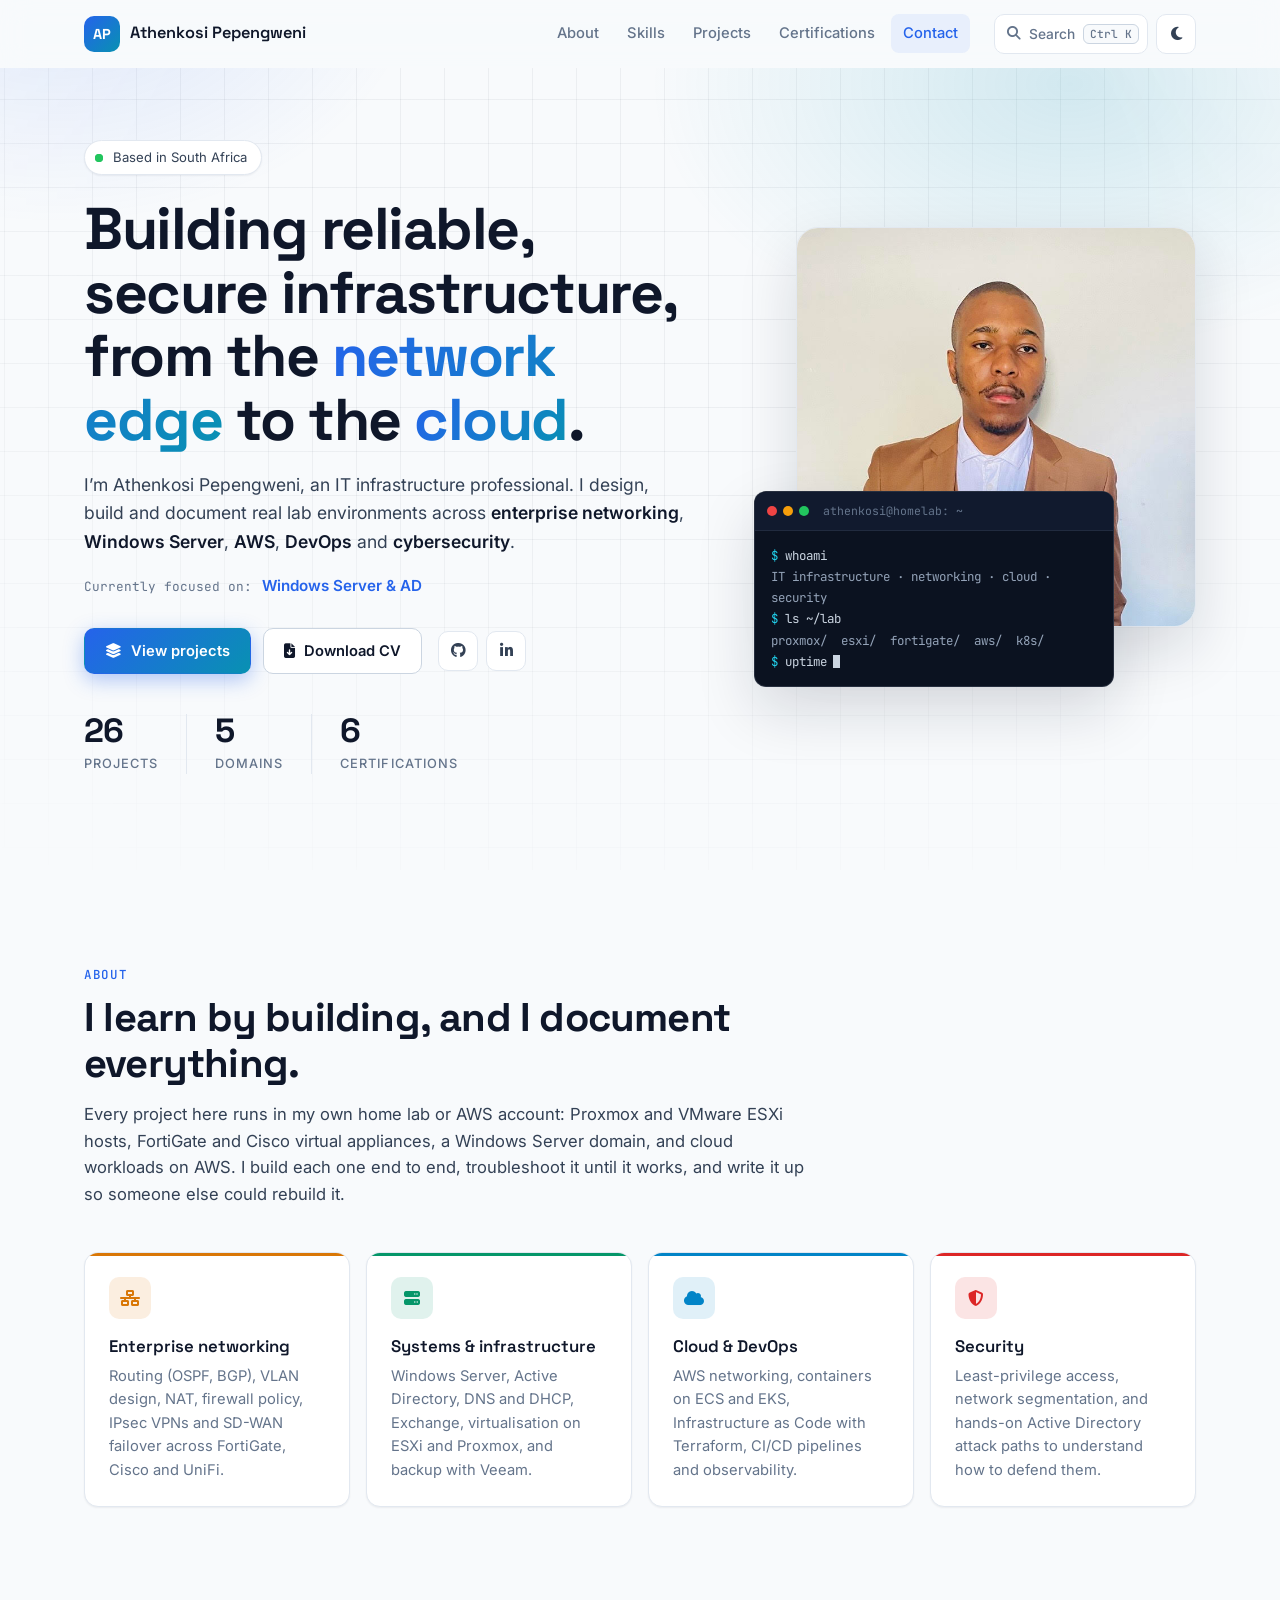
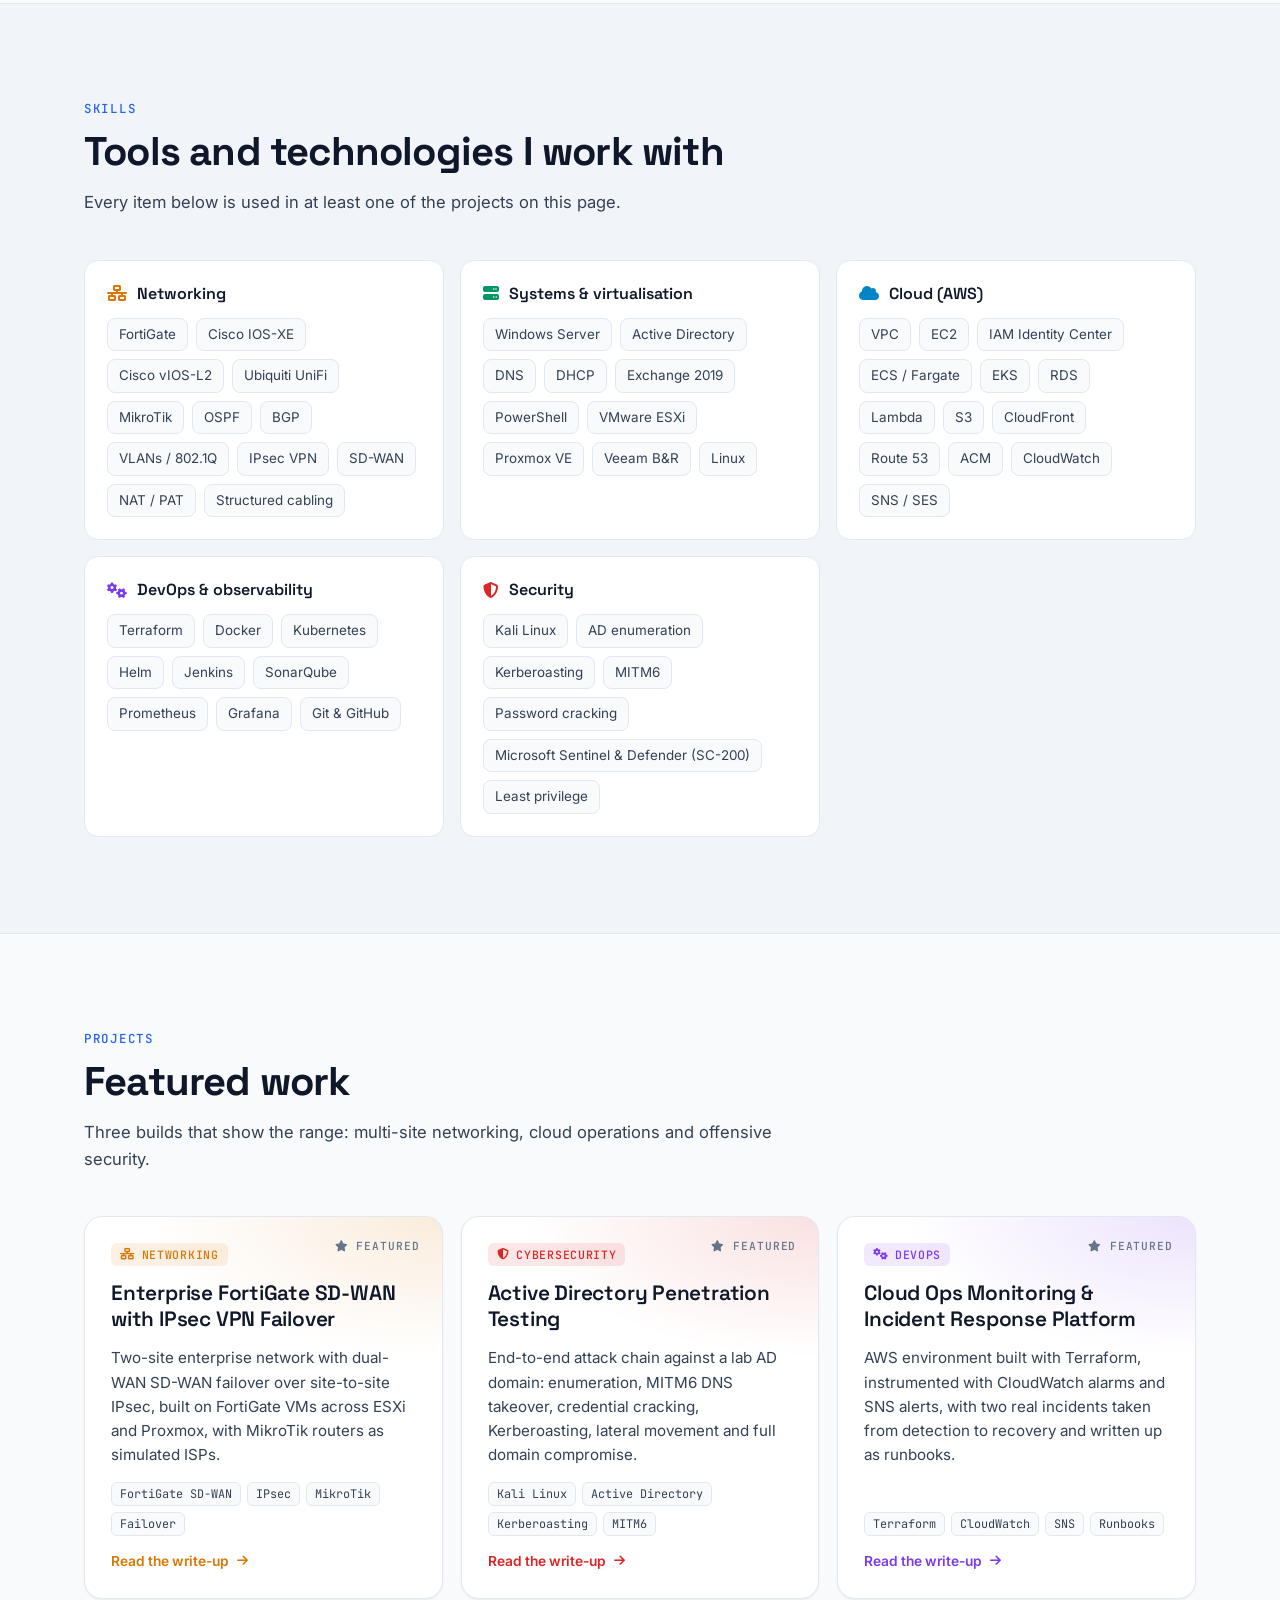
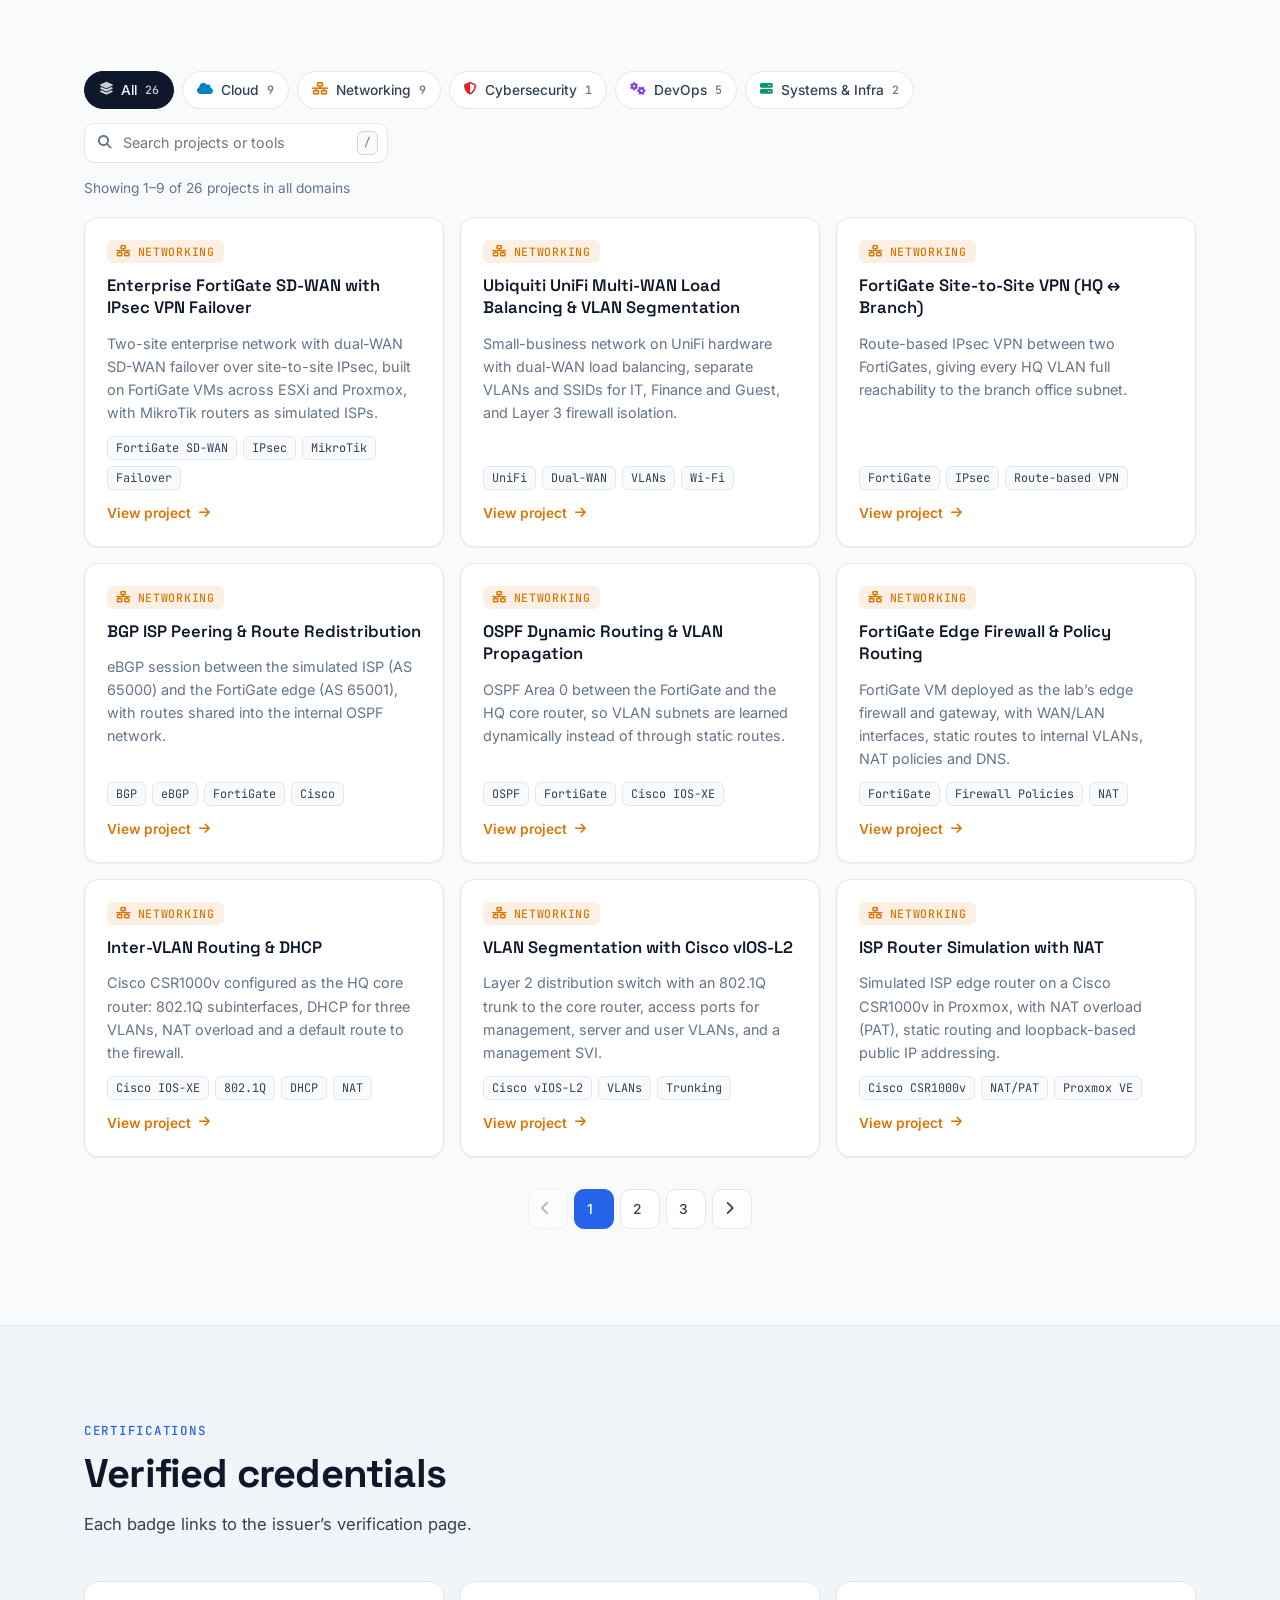
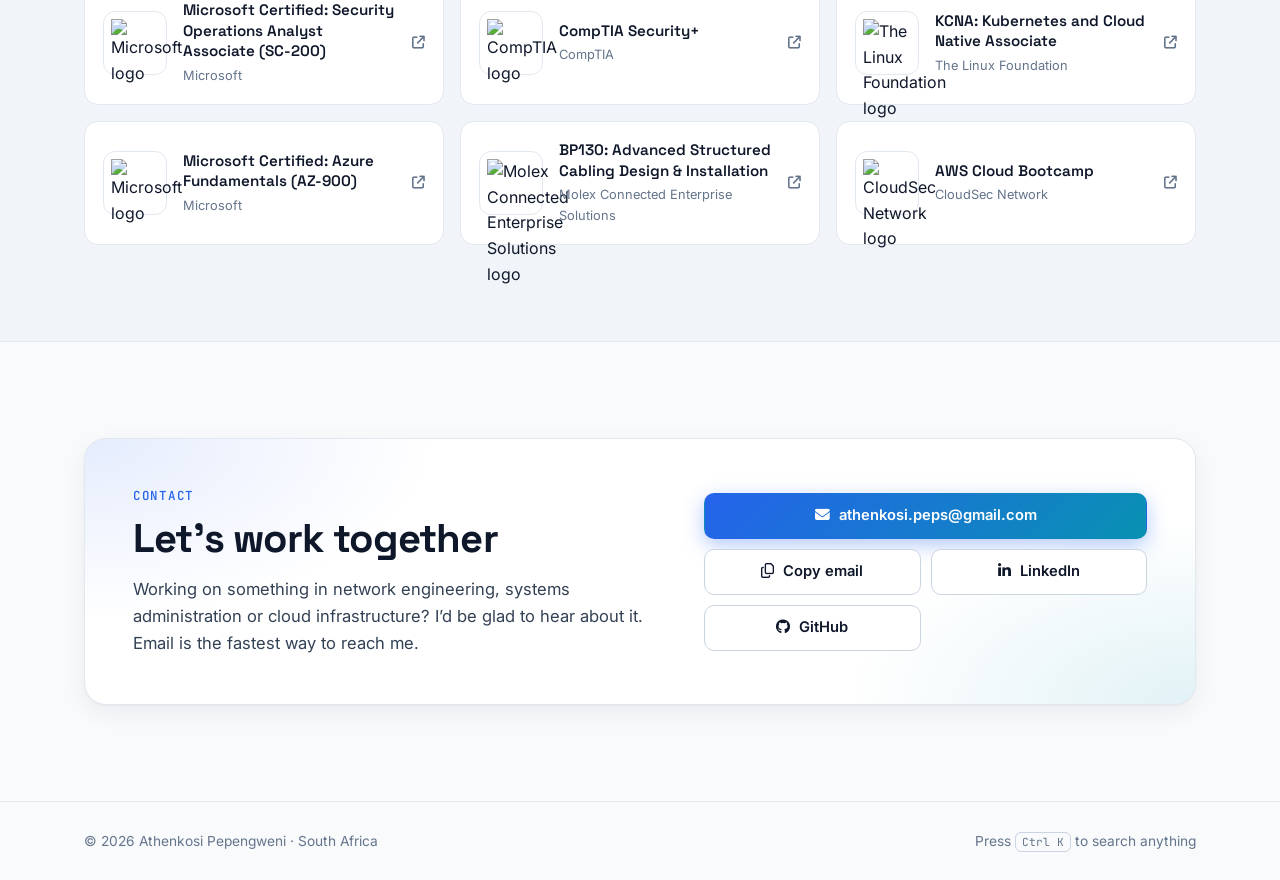
==== commit 6d3fc992: "Fix broken layout from stale cache: version CSS/JS links Co-Authored-By: Claude Opus 5.5 <noreply@an" ====
--- a/index.html
+++ b/index.html
@@ -26,7 +26,7 @@
   <link rel="preconnect" href="https://fonts.gstatic.com" crossorigin/>
   <link href="https://fonts.googleapis.com/css2?family=Inter:wght@400;500;600&family=Space+Grotesk:wght@500;600;700&family=JetBrains+Mono:wght@400;500&display=swap" rel="stylesheet"/>
   <link rel="stylesheet" href="https://cdnjs.cloudflare.com/ajax/libs/font-awesome/6.5.0/css/all.min.css"/>
-  <link rel="stylesheet" href="styles.css"/>
+  <link rel="stylesheet" href="styles.css?v=20260926b"/>
 
   <script>
     /* Apply the saved or system theme before first paint, so there is no flash */
@@ -56,8 +56,8 @@
   }
   </script>
 
-  <script src="data.js" defer></script>
-  <script src="script.js" defer></script>
+  <script src="data.js?v=20260926b" defer></script>
+  <script src="script.js?v=20260926b" defer></script>
 </head>
 <body>
 <a class="skip-link" href="#main">Skip to content</a>
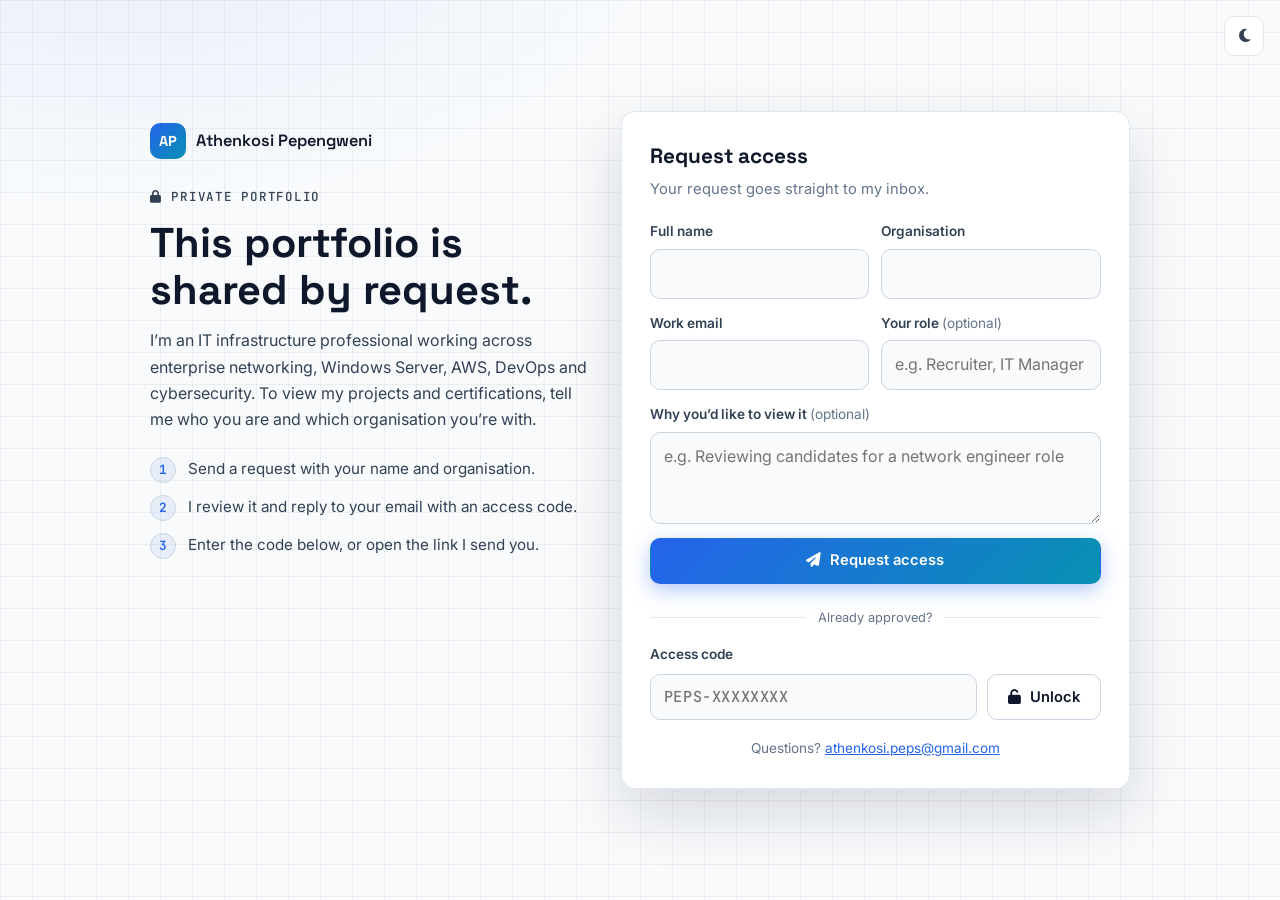
==== commit e4408027: "Require visitors to request access before viewing the portfolio Unapproved visitors are redirected t" ====
--- a/index.html
+++ b/index.html
@@ -26,7 +26,10 @@
   <link rel="preconnect" href="https://fonts.gstatic.com" crossorigin/>
   <link href="https://fonts.googleapis.com/css2?family=Inter:wght@400;500;600&family=Space+Grotesk:wght@500;600;700&family=JetBrains+Mono:wght@400;500&display=swap" rel="stylesheet"/>
   <link rel="stylesheet" href="https://cdnjs.cloudflare.com/ajax/libs/font-awesome/6.5.0/css/all.min.css"/>
-  <link rel="stylesheet" href="styles.css?v=20260926b"/>
+  <link rel="stylesheet" href="styles.css?v=20260926c"/>
+
+  <!-- Access gate: unapproved visitors are sent to request-access.html -->
+  <script src="access-gate.js?v=20261115" data-protect></script>
 
   <script>
     /* Apply the saved or system theme before first paint, so there is no flash */
@@ -56,8 +59,8 @@
   }
   </script>
 
-  <script src="data.js?v=20260926b" defer></script>
-  <script src="script.js?v=20260926b" defer></script>
+  <script src="data.js?v=20260926c" defer></script>
+  <script src="script.js?v=20260926c" defer></script>
 </head>
 <body>
 <a class="skip-link" href="#main">Skip to content</a>
@@ -96,7 +99,12 @@
     <div class="hero-bg" aria-hidden="true"></div>
     <div class="container hero-grid">
       <div class="hero-copy">
-        <div class="status-pill"><span class="pulse"></span> Based in South Africa</div>
+        <div class="hero-meta">
+          <div class="status-pill"><span class="pulse"></span> Based in South Africa</div>
+          <div class="status-pill views-pill" id="views" hidden title="Visits to this portfolio">
+            <i class="fa-regular fa-eye"></i><span><strong id="viewCount">0</strong> portfolio views</span>
+          </div>
+        </div>
         <h1 class="hero-title">
           Building reliable, secure infrastructure, from the <span class="grad">network edge</span> to the <span class="grad">cloud</span>.
         </h1>
--- a/styles.css
+++ b/styles.css
@@ -193,6 +193,11 @@
   background: var(--surface); border: 1px solid var(--border);
   font-size: 0.82rem; color: var(--text-2); box-shadow: var(--shadow-sm);
 }
+.hero-meta { display: flex; flex-wrap: wrap; gap: 10px; }
+.views-pill[hidden] { display: none; }
+.views-pill { animation: pop 0.3s ease; }
+.views-pill i { color: var(--primary); font-size: 0.85rem; }
+.views-pill strong { color: var(--text); font-weight: 600; font-variant-numeric: tabular-nums; }
 .pulse { width: 8px; height: 8px; border-radius: 50%; background: #22c55e; position: relative; }
 .pulse::after {
   content: ''; position: absolute; inset: 0; border-radius: 50%; background: #22c55e;
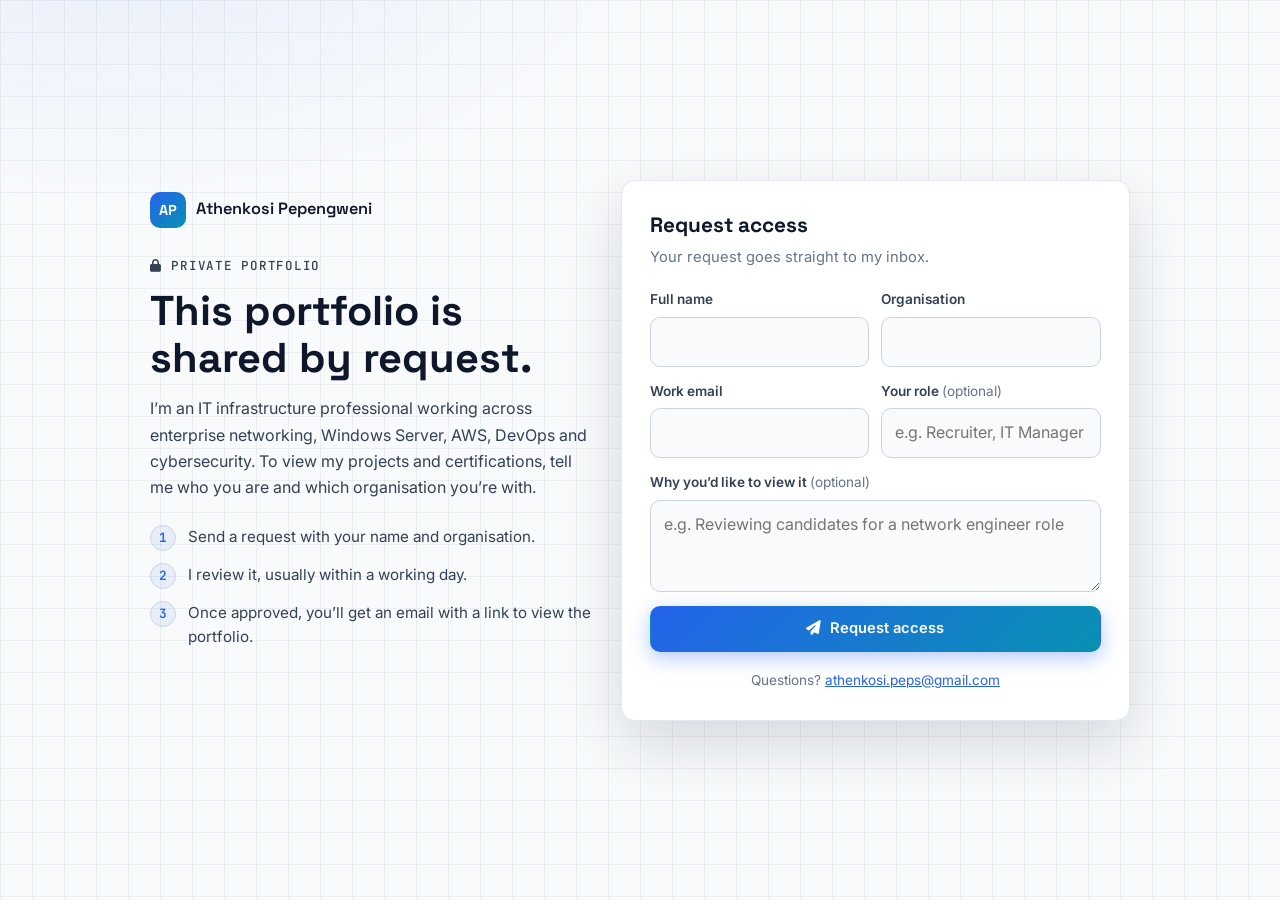
==== commit db993573: "Use light mode only and remove dark mode Removes the dark theme colours, the theme toggle buttons, t" ====
--- a/index.html
+++ b/index.html
@@ -7,7 +7,7 @@
   <meta name="description" content="Portfolio of Athenkosi Pepengweni, an IT infrastructure professional in South Africa. Hands-on projects in enterprise networking, Windows Server, AWS, DevOps and cybersecurity."/>
   <meta name="author" content="Athenkosi Pepengweni"/>
   <link rel="canonical" href="https://portfolio.pepsnet.co.za/"/>
-  <meta name="color-scheme" content="light dark"/>
+  <meta name="color-scheme" content="light"/>
   <meta name="theme-color" content="#f8fafc"/>
 
   <!-- Social sharing -->
@@ -26,20 +26,11 @@
   <link rel="preconnect" href="https://fonts.gstatic.com" crossorigin/>
   <link href="https://fonts.googleapis.com/css2?family=Inter:wght@400;500;600&family=Space+Grotesk:wght@500;600;700&family=JetBrains+Mono:wght@400;500&display=swap" rel="stylesheet"/>
   <link rel="stylesheet" href="https://cdnjs.cloudflare.com/ajax/libs/font-awesome/6.5.0/css/all.min.css"/>
-  <link rel="stylesheet" href="styles.css?v=20260926c"/>
+  <link rel="stylesheet" href="styles.css?v=20261115"/>
 
   <!-- Access gate: unapproved visitors are sent to request-access.html -->
   <script src="access-gate.js?v=20261115" data-protect></script>
 
-  <script>
-    /* Apply the saved or system theme before first paint, so there is no flash */
-    (function () {
-      var t = null;
-      try { t = localStorage.getItem('theme'); } catch (e) {}
-      if (!t) t = window.matchMedia('(prefers-color-scheme: dark)').matches ? 'dark' : 'light';
-      if (t === 'dark') document.documentElement.classList.add('dark');
-    })();
-  </script>
 
   <script type="application/ld+json">
   {
@@ -59,8 +50,8 @@
   }
   </script>
 
-  <script src="data.js?v=20260926c" defer></script>
-  <script src="script.js?v=20260926c" defer></script>
+  <script src="data.js?v=20261115" defer></script>
+  <script src="script.js?v=20261115" defer></script>
 </head>
 <body>
 <a class="skip-link" href="#main">Skip to content</a>
@@ -86,7 +77,6 @@
       <button class="cmdk-btn" type="button" data-open-palette aria-label="Open command palette">
         <i class="fa-solid fa-magnifying-glass"></i><span>Search</span><kbd>Ctrl K</kbd>
       </button>
-      <button class="icon-btn theme-toggle" type="button" aria-label="Toggle dark mode"><i class="fa-solid fa-moon"></i></button>
       <button class="icon-btn menu-btn" type="button" aria-label="Open menu" aria-expanded="false" aria-controls="nav"><i class="fa-solid fa-bars"></i></button>
     </div>
   </div>
--- a/styles.css
+++ b/styles.css
@@ -34,32 +34,6 @@
   color-scheme: light;
 }
 
-html.dark {
-  --bg:        #070b14;
-  --bg-alt:    #0b1120;
-  --surface:   #0f172a;
-  --surface-2: #111c33;
-  --text:      #e2e8f0;
-  --text-2:    #cbd5e1;
-  --muted:     #94a3b8;
-  --border:    rgba(148, 163, 184, 0.14);
-  --border-2:  rgba(148, 163, 184, 0.26);
-  --primary:   #60a5fa;
-  --primary-2: #22d3ee;
-  --primary-soft: rgba(96, 165, 250, 0.1);
-  --shadow-sm: 0 1px 2px rgba(0, 0, 0, 0.4);
-  --shadow:    0 1px 2px rgba(0, 0, 0, 0.3), 0 8px 24px rgba(0, 0, 0, 0.35);
-  --shadow-lg: 0 24px 60px rgba(0, 0, 0, 0.55);
-  --grid-line: rgba(148, 163, 184, 0.06);
-
-  --c-cloud:      #38bdf8;
-  --c-networking: #fbbf24;
-  --c-security:   #f87171;
-  --c-devops:     #a78bfa;
-  --c-sysadmin:   #34d399;
-  color-scheme: dark;
-}
-
 /* ─────────────────────────────────────────────
    Base
    ───────────────────────────────────────────── */
@@ -119,7 +93,6 @@
   background: linear-gradient(135deg, var(--primary), var(--primary-2)); color: #fff;
   box-shadow: 0 6px 20px color-mix(in srgb, var(--primary) 35%, transparent);
 }
-html.dark .btn-primary { color: #06101f; }
 .btn-primary:hover { box-shadow: 0 10px 28px color-mix(in srgb, var(--primary) 45%, transparent); }
 .btn-ghost { background: var(--surface); color: var(--text); border-color: var(--border-2); }
 .btn-ghost:hover { border-color: var(--primary); color: var(--primary); }
@@ -410,7 +383,6 @@
 }
 .pager button:hover:not(:disabled) { border-color: var(--primary); color: var(--primary); }
 .pager button[aria-current="page"] { background: var(--primary); border-color: var(--primary); color: #fff; }
-html.dark .pager button[aria-current="page"] { color: #06101f; }
 .pager button:disabled { opacity: 0.4; cursor: default; }
 
 /* ─────────────────────────────────────────────
